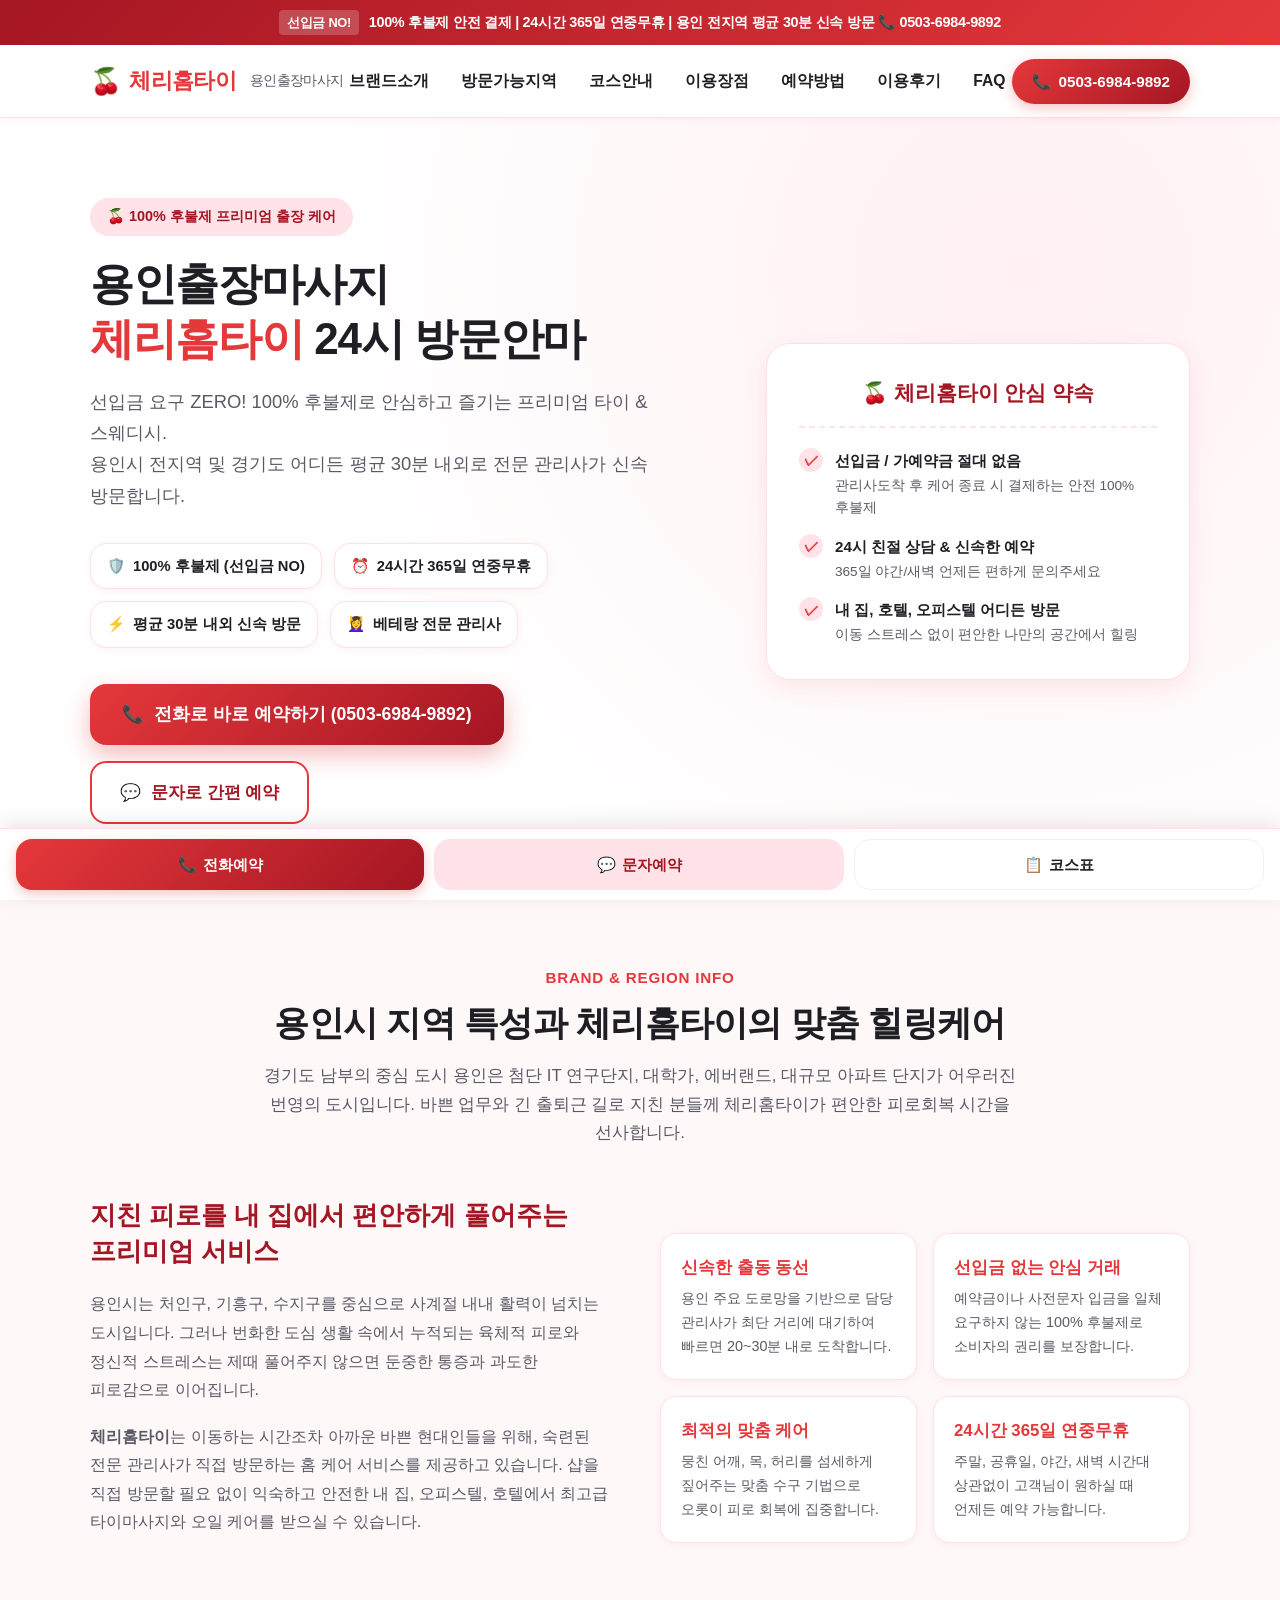
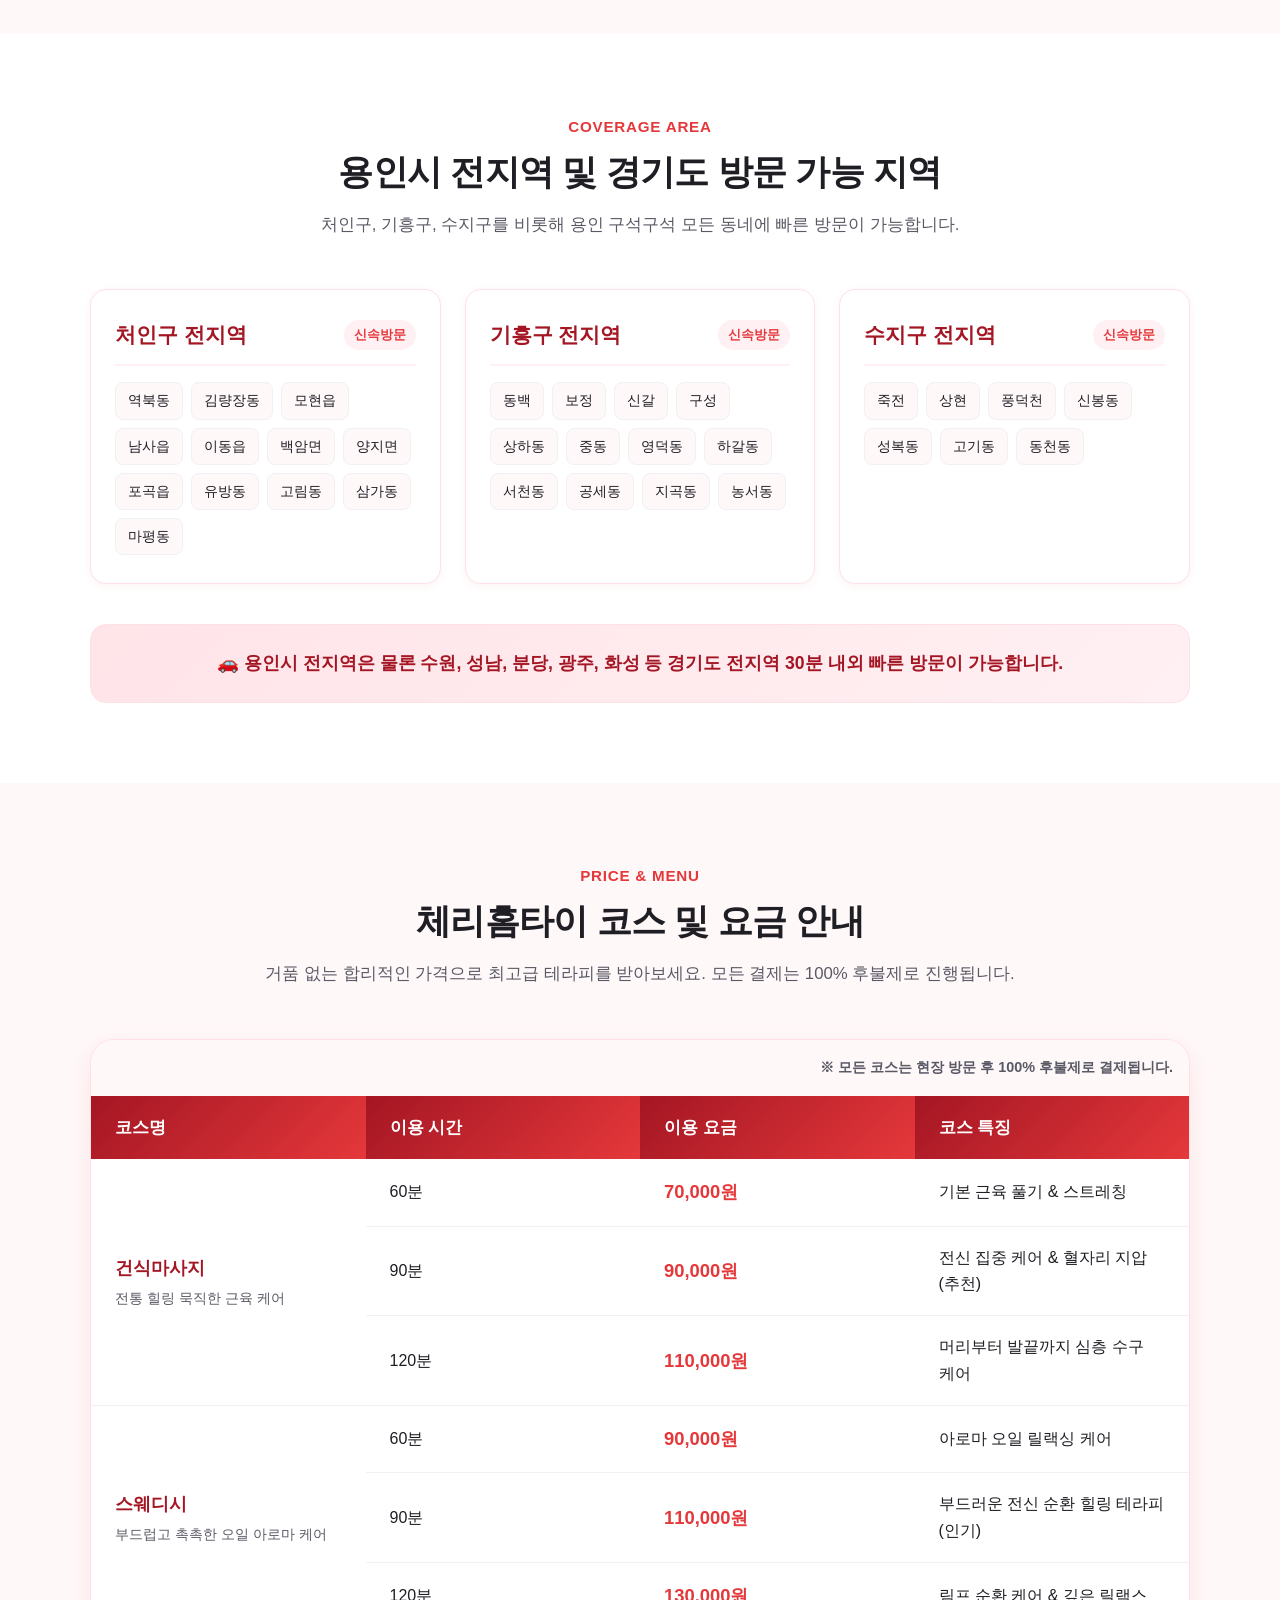
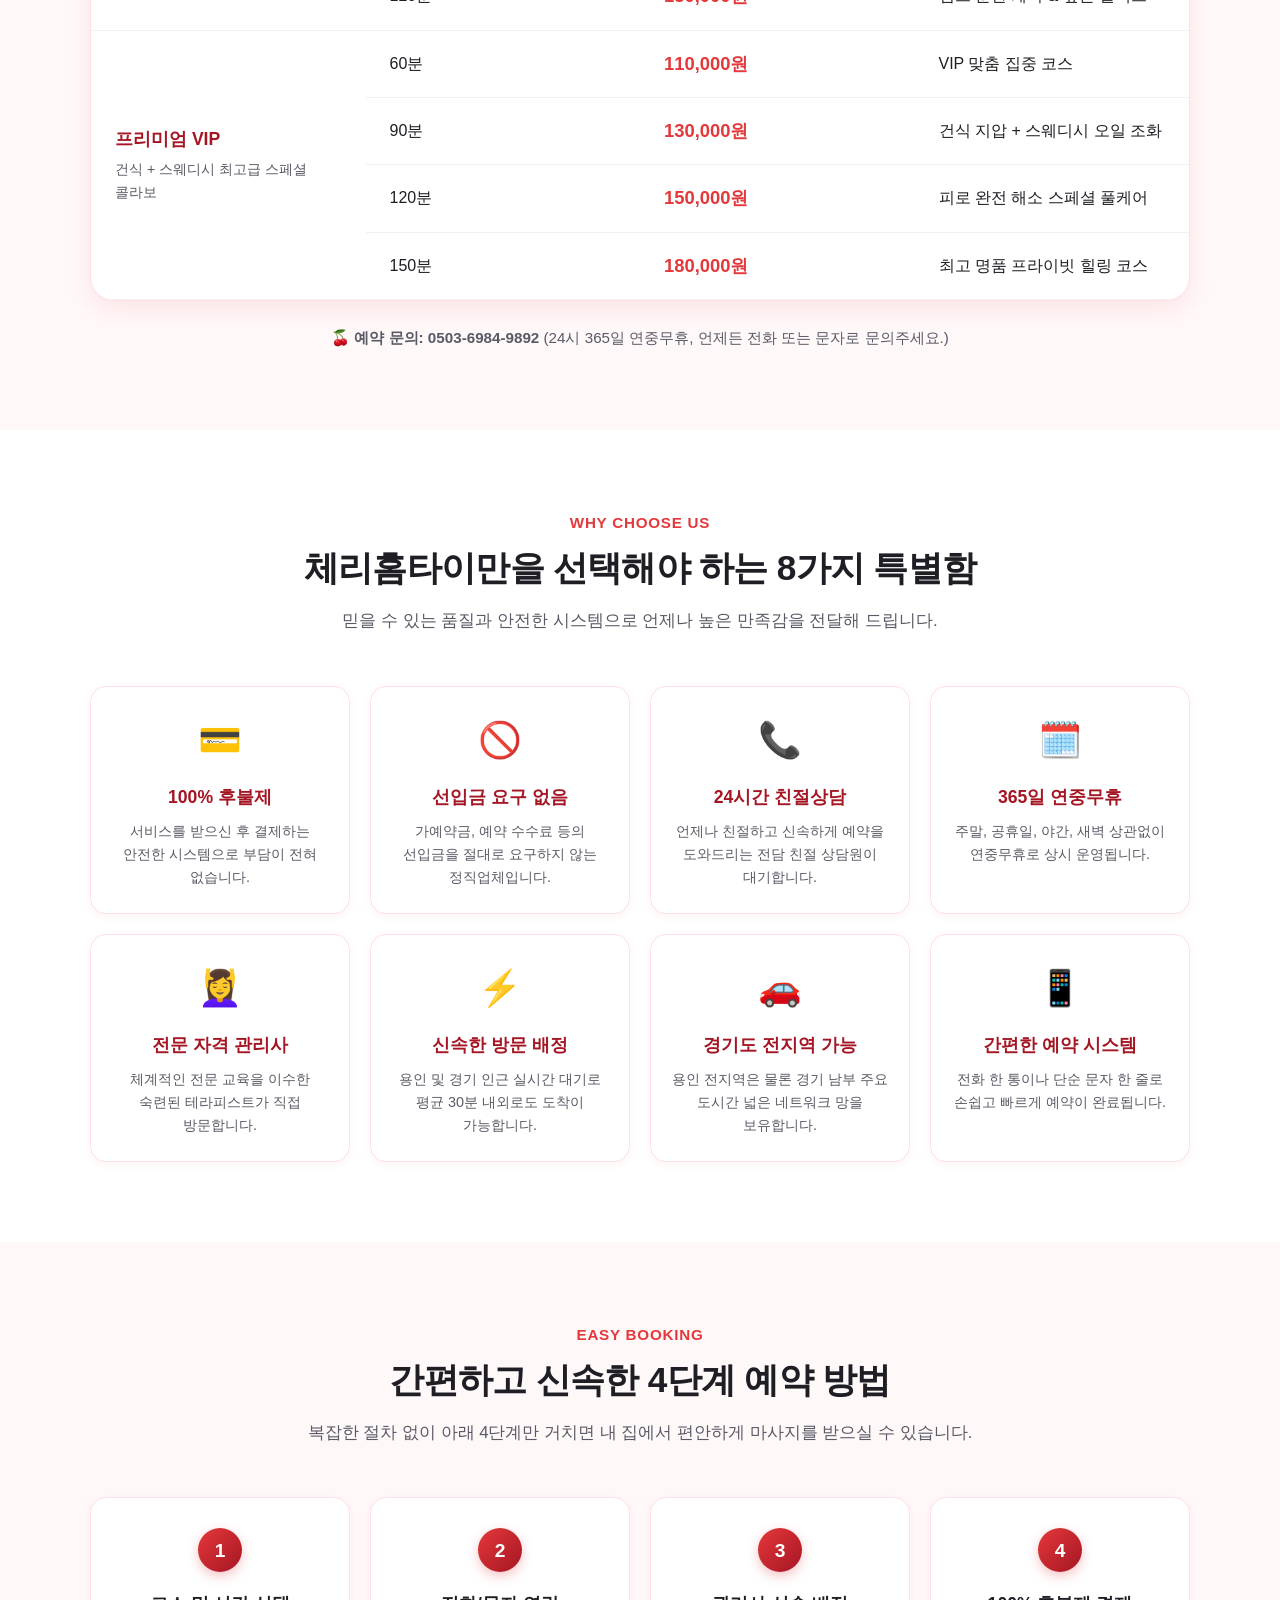
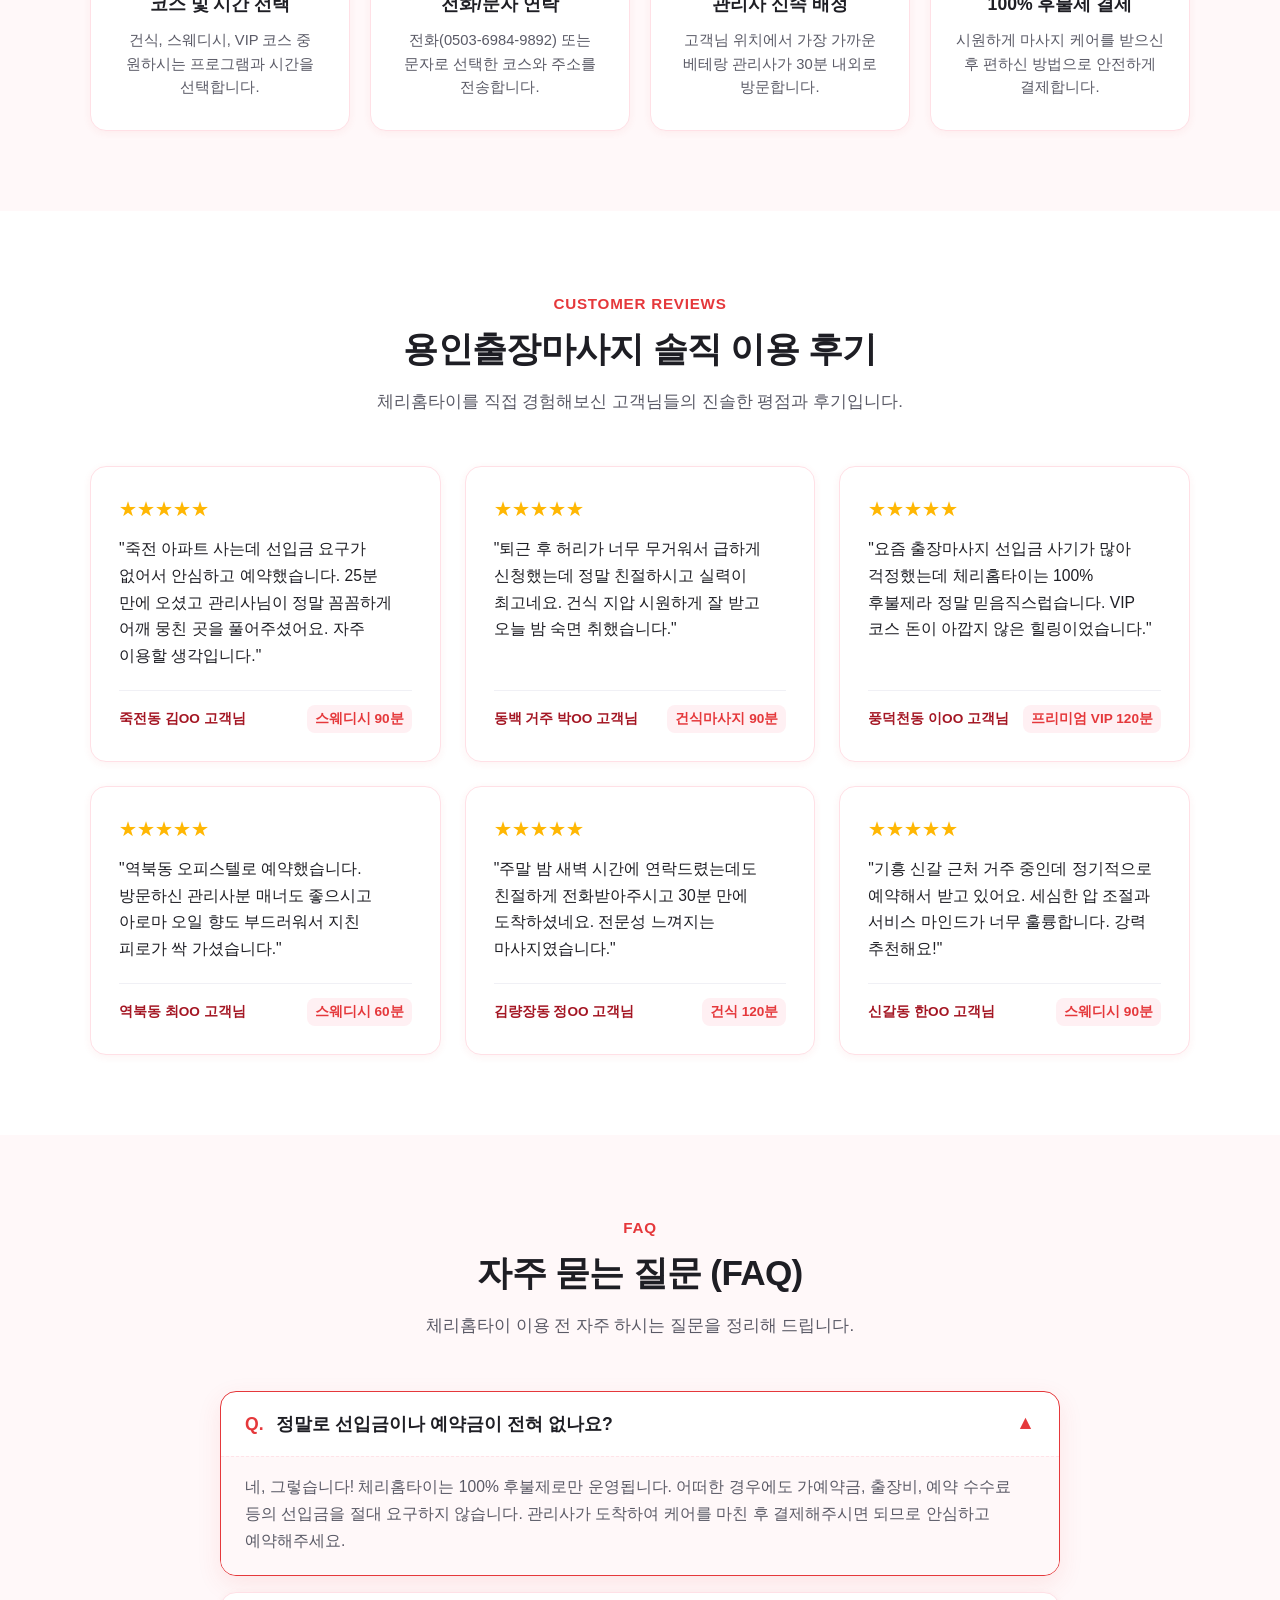
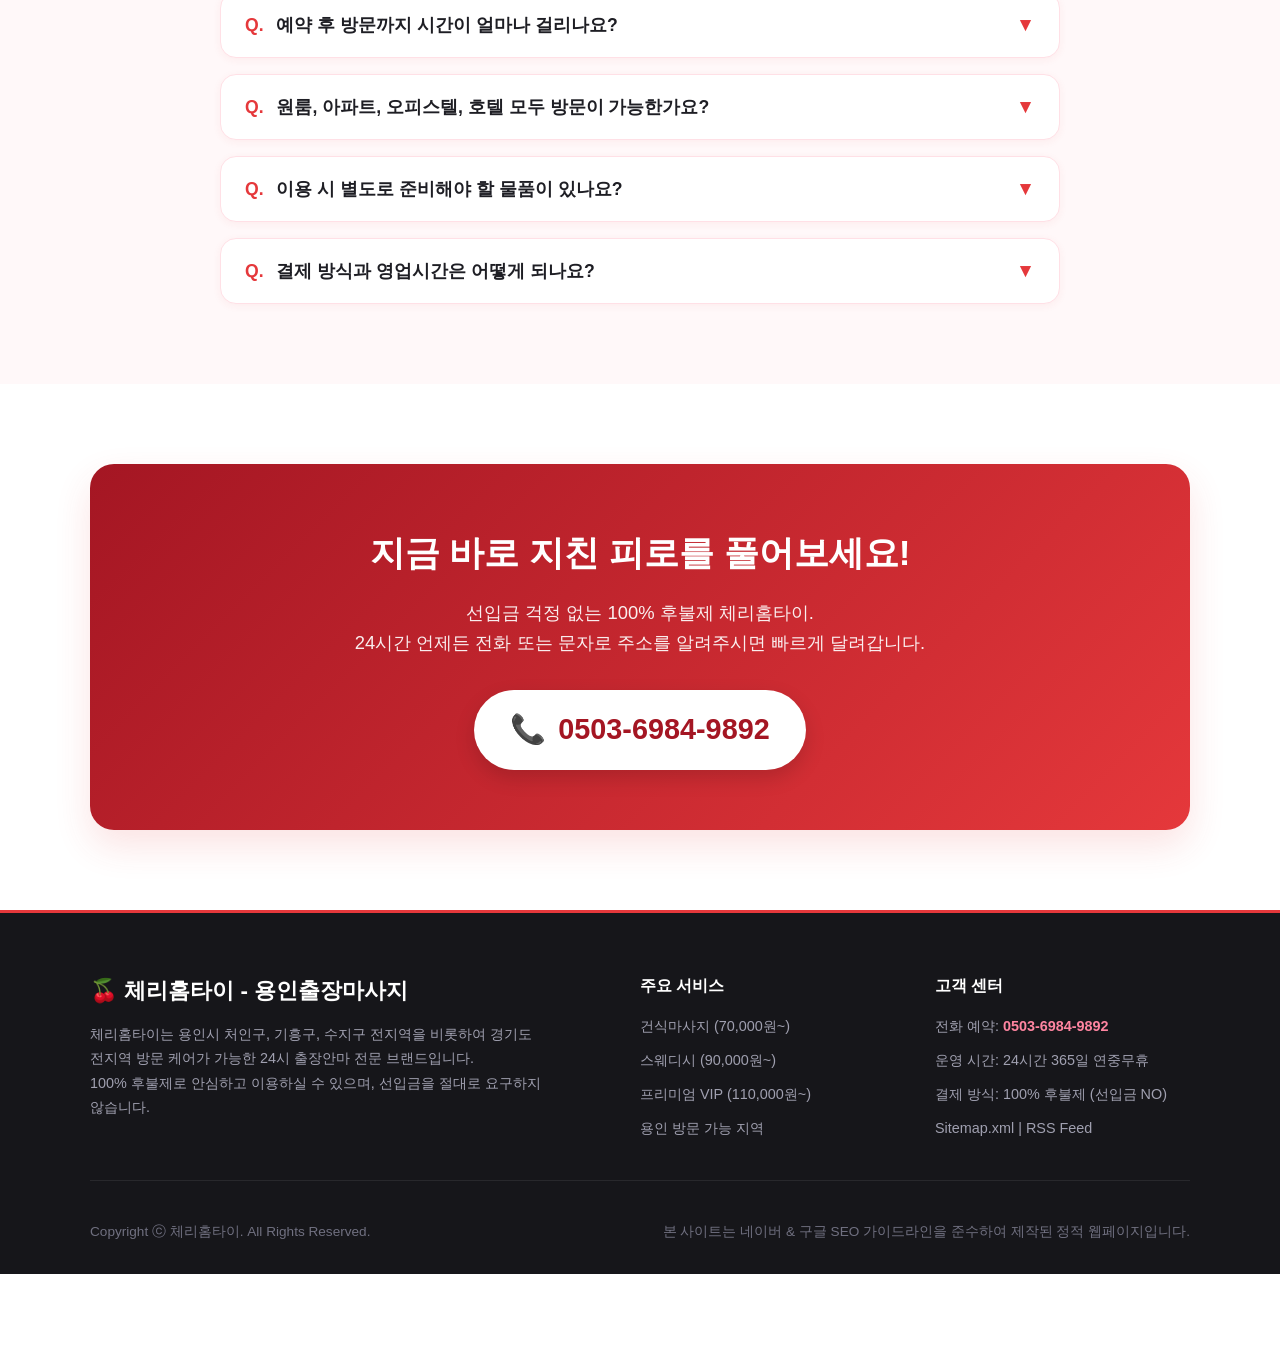
==== public/index.html @ ff1cf4cb "feat: initialize project structure - Set up React with Vite and Tailwind CSS - Add basic project con" ====
<!DOCTYPE html>
<html lang="ko">
<head>
  <meta charset="UTF-8">
  <meta name="viewport" content="width=device-width, initial-scale=1.0, maximum-scale=5.0">
  <meta http-equiv="X-UA-Compatible" content="IE=edge">
  
  <!-- SEO Essential Title & Description -->
  <title>용인출장마사지 100%후불제 24시 체리홈타이 | 용인출장안마 전문</title>
  <meta name="description" content="용인출장마사지 전문 체리홈타이. 선입금 없는 100% 후불제, 24시간 365일 연중무휴, 평균 30분 내외 신속 방문! 처인구, 기흥구, 수지구, 동백, 죽전, 보정, 신갈, 역북 등 용인 전지역 전문 관리사 방문 케어.">
  <meta name="keywords" content="용인출장마사지, 용인출장안마, 체리홈타이, 용인홈타이, 처인구출장마사지, 기흥구출장마사지, 수지구출장마사지, 동백출장마사지, 죽전출장마사지, 보정출장마사지, 신갈출장마사지, 상현출장마사지, 풍덕천출장마사지, 구성출장마사지, 역북출장마사지, 김량장출장마사지, 모현출장마사지, 남사출장마사지, 이동출장마사지, 백암출장마사지, 양지출장마사지, 100%후불제, 선입금없음">
  
  <!-- Canonical URL -->
  <link rel="canonical" href="https://example.pages.dev/">
  
  <!-- Robots Indexing -->
  <meta name="robots" content="index, follow, max-image-preview:large, max-snippet:-1, max-video-preview:-1">
  <meta name="author" content="체리홈타이">
  
  <!-- Favicon -->
  <link rel="icon" type="image/png" href="favicon.png">
  <link rel="apple-touch-icon" href="favicon.png">
  
  <!-- Open Graph (OG) Tags -->
  <meta property="og:type" content="website">
  <meta property="og:site_name" content="체리홈타이">
  <meta property="og:title" content="용인출장마사지 100%후불제 24시 체리홈타이">
  <meta property="og:description" content="선입금 없는 100% 후불제 용인출장마사지! 24시간 365일 연중무휴, 평균 30분 내외 신속 방문. 타이, 스웨디시, VIP 케어 전문.">
  <meta property="og:url" content="https://example.pages.dev/">
  <meta property="og:image" content="https://example.pages.dev/og-image.png">
  <meta property="og:image:width" content="1200">
  <meta property="og:image:height" content="630">
  <meta property="og:locale" content="ko_KR">
  
  <!-- Twitter Card Tags -->
  <meta name="twitter:card" content="summary_large_image">
  <meta name="twitter:title" content="용인출장마사지 100%후불제 24시 체리홈타이">
  <meta name="twitter:description" content="선입금 사기 걱정 없는 100% 후불제 용인출장안마 전문 체리홈타이. 24시간 언제든 신속 방문.">
  <meta name="twitter:image" content="https://example.pages.dev/og-image.png">
  
  <!-- Pure External CSS -->
  <link rel="stylesheet" href="style.css">
  
  <!-- JSON-LD Structured Data Schemas -->
  <script type="application/ld+json">
  {
    "@context": "https://schema.org",
    "@graph": [
      {
        "@type": ["ProfessionalService", "LocalBusiness"],
        "@id": "https://example.pages.dev/#localbusiness",
        "name": "체리홈타이 - 용인출장마사지",
        "image": "https://example.pages.dev/og-image.png",
        "url": "https://example.pages.dev/",
        "telephone": "0503-6984-9892",
        "priceRange": "70,000원 ~ 180,000원",
        "address": {
          "@type": "PostalAddress",
          "addressLocality": "용인시",
          "addressRegion": "경기도",
          "addressCountry": "KR"
        },
        "geo": {
          "@type": "GeoCoordinates",
          "latitude": "37.241088",
          "longitude": "127.177553"
        },
        "openingHoursSpecification": {
          "@type": "OpeningHoursSpecification",
          "dayOfWeek": ["Monday", "Tuesday", "Wednesday", "Thursday", "Friday", "Saturday", "Sunday"],
          "opens": "00:00",
          "closes": "24:00"
        },
        "areaServed": [
          {"@type": "AdministrativeArea", "name": "용인시 처인구"},
          {"@type": "AdministrativeArea", "name": "용인시 기흥구"},
          {"@type": "AdministrativeArea", "name": "용인시 수지구"},
          {"@type": "AdministrativeArea", "name": "경기도 전지역"}
        ],
        "description": "용인출장마사지 전문 체리홈타이. 100% 후불제, 선입금 없음, 24시간 365일 연중무휴, 평균 30분 내외 방문."
      },
      {
        "@type": "WebSite",
        "@id": "https://example.pages.dev/#website",
        "url": "https://example.pages.dev/",
        "name": "체리홈타이 용인출장마사지",
        "inLanguage": "ko-KR"
      },
      {
        "@type": "Organization",
        "@id": "https://example.pages.dev/#organization",
        "name": "체리홈타이",
        "url": "https://example.pages.dev/",
        "logo": "https://example.pages.dev/favicon.png",
        "contactPoint": {
          "@type": "ContactPoint",
          "telephone": "0503-6984-9892",
          "contactType": "customer service",
          "availableLanguage": "Korean"
        }
      },
      {
        "@type": "BreadcrumbList",
        "@id": "https://example.pages.dev/#breadcrumb",
        "itemListElement": [
          {
            "@type": "ListItem",
            "position": 1,
            "name": "홈",
            "item": "https://example.pages.dev/"
          },
          {
            "@type": "ListItem",
            "position": 2,
            "name": "경기도 출장마사지",
            "item": "https://example.pages.dev/#about"
          },
          {
            "@type": "ListItem",
            "position": 3,
            "name": "용인출장마사지 (체리홈타이)",
            "item": "https://example.pages.dev/"
          }
        ]
      },
      {
        "@type": "FAQPage",
        "@id": "https://example.pages.dev/#faqpage",
        "mainEntity": [
          {
            "@type": "Question",
            "name": "정말로 선입금이나 예약금이 전혀 없나요?",
            "acceptedAnswer": {
              "@type": "Answer",
              "text": "네, 체리홈타이는 100% 후불제로만 운영됩니다. 가예약금, 출장비, 예약 수수료 등의 선입금을 절대로 요구하지 않으므로 안심하고 이용하실 수 있습니다."
            }
          },
          {
            "@type": "Question",
            "name": "예약 후 방문까지 시간이 얼마나 걸리나요?",
            "acceptedAnswer": {
              "@type": "Answer",
              "text": "용인시 전지역(처인구, 기흥구, 수지구 등) 평균 30분 내외로 신속하게 방문합니다. 최적화된 동선으로 관리사를 빠르게 배정합니다."
            }
          },
          {
            "@type": "Question",
            "name": "원룸, 아파트, 오피스텔, 호텔 모두 방문 가능한가요?",
            "acceptedAnswer": {
              "@type": "Answer",
              "text": "네, 아파트, 오피스텔, 빌라, 원룸 등 개인 거주 공간과 호텔, 모텔 등 숙박업소 모두 방문 케어가 가능합니다."
            }
          },
          {
            "@type": "Question",
            "name": "이용 시 별도로 준비해야 할 물품이 있나요?",
            "acceptedAnswer": {
              "@type": "Answer",
              "text": "따로 준비하실 필요가 없습니다. 전문 관리사가 최고급 타월, 오일 등 필요한 모든 용품을 준비하여 방문합니다."
            }
          },
          {
            "@type": "Question",
            "name": "결제 방식과 영업시간은 어떻게 되나요?",
            "acceptedAnswer": {
              "@type": "Answer",
              "text": "체리홈타이는 24시간 365일 연중무휴로 운영됩니다. 서비스 종료 후 현금 또는 계좌이체 등 100% 후불제로 결제하시면 됩니다."
            }
          }
        ]
      }
    ]
  }
  </script>
</head>
<body>

  <!-- Top Announcement Bar -->
  <div class="announcement-bar">
    <span>선입금 NO!</span> 100% 후불제 안전 결제 | 24시간 365일 연중무휴 | 용인 전지역 평균 30분 신속 방문 📞 <strong>0503-6984-9892</strong>
  </div>

  <!-- Header -->
  <header class="main-header">
    <div class="container header-inner">
      <a href="https://example.pages.dev/" class="logo" title="체리홈타이 메인으로 이동">
        <span class="cherry-icon">🍒</span>
        <span>체리홈타이</span>
        <span class="sub">용인출장마사지</span>
      </a>

      <nav class="nav-menu" id="navMenu">
        <a href="#about" class="nav-link">브랜드소개</a>
        <a href="#region" class="nav-link">방문가능지역</a>
        <a href="#course" class="nav-link">코스안내</a>
        <a href="#advantages" class="nav-link">이용장점</a>
        <a href="#reservation" class="nav-link">예약방법</a>
        <a href="#reviews" class="nav-link">이용후기</a>
        <a href="#faq" class="nav-link">FAQ</a>
      </nav>

      <a href="tel:0503-6984-9892" class="header-call-btn" title="체리홈타이 24시 전화 연결">
        <span>📞</span> 0503-6984-9892
      </a>

      <button class="mobile-menu-btn" id="mobileMenuBtn" aria-label="모바일 메뉴 열기" aria-expanded="false">
        ☰
      </button>
    </div>
  </header>

  <main id="main-content">
    <!-- Hero Section -->
    <section class="hero-section" id="hero">
      <div class="container hero-grid">
        <div class="hero-content">
          <div class="hero-tag">
            <span>🍒 100% 후불제 프리미엄 출장 케어</span>
          </div>
          <!-- Primary H1 tag for SEO -->
          <h1 class="hero-title">
            용인출장마사지<br>
            <span class="highlight">체리홈타이</span> 24시 방문안마
          </h1>
          <p class="hero-subtitle">
            선입금 요구 ZERO! 100% 후불제로 안심하고 즐기는 프리미엄 타이 &amp; 스웨디시.<br>
            용인시 전지역 및 경기도 어디든 평균 30분 내외로 전문 관리사가 신속 방문합니다.
          </p>

          <div class="hero-badges">
            <div class="hero-badge-item">
              <span class="badge-icon">🛡️</span> 100% 후불제 (선입금 NO)
            </div>
            <div class="hero-badge-item">
              <span class="badge-icon">⏰</span> 24시간 365일 연중무휴
            </div>
            <div class="hero-badge-item">
              <span class="badge-icon">⚡</span> 평균 30분 내외 신속 방문
            </div>
            <div class="hero-badge-item">
              <span class="badge-icon">💆‍♀️</span> 베테랑 전문 관리사
            </div>
          </div>

          <div class="hero-cta-group">
            <a href="tel:0503-6984-9892" class="btn-primary" title="전화로 바로 예약하기">
              <span>📞</span> 전화로 바로 예약하기 (0503-6984-9892)
            </a>
            <a href="sms:0503-6984-9892?body=용인출장마사지%20예약문의%20드립니다." class="btn-secondary" title="문자로 간편 예약하기">
              <span>💬</span> 문자로 간편 예약
            </a>
          </div>
        </div>

        <div class="hero-card">
          <div class="hero-card-header">
            <h3>🍒 체리홈타이 안심 약속</h3>
          </div>
          <div class="hero-card-list">
            <div class="hero-card-item">
              <span class="check">✓</span>
              <div>
                <strong>선입금 / 가예약금 절대 없음</strong>
                <p style="font-size: 0.85rem; color: var(--text-muted); margin-top:2px;">관리사도착 후 케어 종료 시 결제하는 안전 100% 후불제</p>
              </div>
            </div>
            <div class="hero-card-item">
              <span class="check">✓</span>
              <div>
                <strong>24시 친절 상담 &amp; 신속한 예약</strong>
                <p style="font-size: 0.85rem; color: var(--text-muted); margin-top:2px;">365일 야간/새벽 언제든 편하게 문의주세요</p>
              </div>
            </div>
            <div class="hero-card-item">
              <span class="check">✓</span>
              <div>
                <strong>내 집, 호텔, 오피스텔 어디든 방문</strong>
                <p style="font-size: 0.85rem; color: var(--text-muted); margin-top:2px;">이동 스트레스 없이 편안한 나만의 공간에서 힐링</p>
              </div>
            </div>
          </div>
        </div>
      </div>
    </section>

    <!-- About Yongin Section -->
    <section class="section section-bg-light" id="about">
      <div class="container">
        <div class="section-header">
          <span class="section-subtitle">Brand &amp; Region Info</span>
          <h2 class="section-title">용인시 지역 특성과 체리홈타이의 맞춤 힐링케어</h2>
          <p class="section-desc">
            경기도 남부의 중심 도시 용인은 첨단 IT 연구단지, 대학가, 에버랜드, 대규모 아파트 단지가 어우러진 번영의 도시입니다.
            바쁜 업무와 긴 출퇴근 길로 지친 분들께 체리홈타이가 편안한 피로회복 시간을 선사합니다.
          </p>
        </div>

        <div class="about-grid">
          <div class="about-text">
            <h3>지친 피로를 내 집에서 편안하게 풀어주는 프리미엄 서비스</h3>
            <p>
              용인시는 처인구, 기흥구, 수지구를 중심으로 사계절 내내 활력이 넘치는 도시입니다. 그러나 번화한 도심 생활 속에서 누적되는 육체적 피로와 정신적 스트레스는 제때 풀어주지 않으면 둔중한 통증과 과도한 피로감으로 이어집니다.
            </p>
            <p>
              <strong>체리홈타이</strong>는 이동하는 시간조차 아까운 바쁜 현대인들을 위해, 숙련된 전문 관리사가 직접 방문하는 홈 케어 서비스를 제공하고 있습니다. 샵을 직접 방문할 필요 없이 익숙하고 안전한 내 집, 오피스텔, 호텔에서 최고급 타이마사지와 오일 케어를 받으실 수 있습니다.
            </p>
          </div>

          <div class="about-features">
            <div class="about-feature-card">
              <h4>신속한 출동 동선</h4>
              <p>용인 주요 도로망을 기반으로 담당 관리사가 최단 거리에 대기하여 빠르면 20~30분 내로 도착합니다.</p>
            </div>
            <div class="about-feature-card">
              <h4>선입금 없는 안심 거래</h4>
              <p>예약금이나 사전문자 입금을 일체 요구하지 않는 100% 후불제로 소비자의 권리를 보장합니다.</p>
            </div>
            <div class="about-feature-card">
              <h4>최적의 맞춤 케어</h4>
              <p>뭉친 어깨, 목, 허리를 섬세하게 짚어주는 맞춤 수구 기법으로 오롯이 피로 회복에 집중합니다.</p>
            </div>
            <div class="about-feature-card">
              <h4>24시간 365일 연중무휴</h4>
              <p>주말, 공휴일, 야간, 새벽 시간대 상관없이 고객님이 원하실 때 언제든 예약 가능합니다.</p>
            </div>
          </div>
        </div>
      </div>
    </section>

    <!-- Service Region Section -->
    <section class="section" id="region">
      <div class="container">
        <div class="section-header">
          <span class="section-subtitle">Coverage Area</span>
          <h2 class="section-title">용인시 전지역 및 경기도 방문 가능 지역</h2>
          <p class="section-desc">
            처인구, 기흥구, 수지구를 비롯해 용인 구석구석 모든 동네에 빠른 방문이 가능합니다.
          </p>
        </div>

        <div class="region-cards-grid">
          <!-- Cheoin-gu -->
          <div class="region-card">
            <div class="region-card-header">
              <h3>처인구 전지역</h3>
              <span class="region-tag">신속방문</span>
            </div>
            <div class="region-list">
              <span class="region-chip">역북동</span>
              <span class="region-chip">김량장동</span>
              <span class="region-chip">모현읍</span>
              <span class="region-chip">남사읍</span>
              <span class="region-chip">이동읍</span>
              <span class="region-chip">백암면</span>
              <span class="region-chip">양지면</span>
              <span class="region-chip">포곡읍</span>
              <span class="region-chip">유방동</span>
              <span class="region-chip">고림동</span>
              <span class="region-chip">삼가동</span>
              <span class="region-chip">마평동</span>
            </div>
          </div>

          <!-- Giheung-gu -->
          <div class="region-card">
            <div class="region-card-header">
              <h3>기흥구 전지역</h3>
              <span class="region-tag">신속방문</span>
            </div>
            <div class="region-list">
              <span class="region-chip">동백</span>
              <span class="region-chip">보정</span>
              <span class="region-chip">신갈</span>
              <span class="region-chip">구성</span>
              <span class="region-chip">상하동</span>
              <span class="region-chip">중동</span>
              <span class="region-chip">영덕동</span>
              <span class="region-chip">하갈동</span>
              <span class="region-chip">서천동</span>
              <span class="region-chip">공세동</span>
              <span class="region-chip">지곡동</span>
              <span class="region-chip">농서동</span>
            </div>
          </div>

          <!-- Suji-gu -->
          <div class="region-card">
            <div class="region-card-header">
              <h3>수지구 전지역</h3>
              <span class="region-tag">신속방문</span>
            </div>
            <div class="region-list">
              <span class="region-chip">죽전</span>
              <span class="region-chip">상현</span>
              <span class="region-chip">풍덕천</span>
              <span class="region-chip">신봉동</span>
              <span class="region-chip">성복동</span>
              <span class="region-chip">고기동</span>
              <span class="region-chip">동천동</span>
            </div>
          </div>
        </div>

        <div class="region-banner">
          🚗 용인시 전지역은 물론 수원, 성남, 분당, 광주, 화성 등 <strong>경기도 전지역 30분 내외 빠른 방문</strong>이 가능합니다.
        </div>
      </div>
    </section>

    <!-- Course & Price Table Section -->
    <section class="section section-bg-light" id="course">
      <div class="container">
        <div class="section-header">
          <span class="section-subtitle">Price &amp; Menu</span>
          <h2 class="section-title">체리홈타이 코스 및 요금 안내</h2>
          <p class="section-desc">
            거품 없는 합리적인 가격으로 최고급 테라피를 받아보세요. 모든 결제는 100% 후불제로 진행됩니다.
          </p>
        </div>

        <div class="course-table-container">
          <table class="course-table">
            <caption>※ 모든 코스는 현장 방문 후 100% 후불제로 결제됩니다.</caption>
            <thead>
              <tr>
                <th scope="col" style="width: 25%;">코스명</th>
                <th scope="col" style="width: 25%;">이용 시간</th>
                <th scope="col" style="width: 25%;">이용 요금</th>
                <th scope="col" style="width: 25%;">코스 특징</th>
              </tr>
            </thead>
            <tbody>
              <!-- 건식마사지 -->
              <tr>
                <td rowspan="3">
                  <span class="course-name-badge">건식마사지</span>
                  <span class="course-desc-text">전통 힐링 묵직한 근육 케어</span>
                </td>
                <td>60분</td>
                <td><span class="price-text">70,000원</span></td>
                <td>기본 근육 풀기 &amp; 스트레칭</td>
              </tr>
              <tr>
                <td>90분</td>
                <td><span class="price-text">90,000원</span></td>
                <td>전신 집중 케어 &amp; 혈자리 지압 (추천)</td>
              </tr>
              <tr>
                <td>120분</td>
                <td><span class="price-text">110,000원</span></td>
                <td>머리부터 발끝까지 심층 수구 케어</td>
              </tr>

              <!-- 스웨디시 -->
              <tr>
                <td rowspan="3">
                  <span class="course-name-badge">스웨디시</span>
                  <span class="course-desc-text">부드럽고 촉촉한 오일 아로마 케어</span>
                </td>
                <td>60분</td>
                <td><span class="price-text">90,000원</span></td>
                <td>아로마 오일 릴랙싱 케어</td>
              </tr>
              <tr>
                <td>90분</td>
                <td><span class="price-text">110,000원</span></td>
                <td>부드러운 전신 순환 힐링 테라피 (인기)</td>
              </tr>
              <tr>
                <td>120분</td>
                <td><span class="price-text">130,000원</span></td>
                <td>림프 순환 케어 &amp; 깊은 릴랙스</td>
              </tr>

              <!-- 프리미엄 VIP -->
              <tr>
                <td rowspan="4">
                  <span class="course-name-badge">프리미엄 VIP</span>
                  <span class="course-desc-text">건식 + 스웨디시 최고급 스페셜 콜라보</span>
                </td>
                <td>60분</td>
                <td><span class="price-text">110,000원</span></td>
                <td>VIP 맞춤 집중 코스</td>
              </tr>
              <tr>
                <td>90분</td>
                <td><span class="price-text">130,000원</span></td>
                <td>건식 지압 + 스웨디시 오일 조화</td>
              </tr>
              <tr>
                <td>120분</td>
                <td><span class="price-text">150,000원</span></td>
                <td>피로 완전 해소 스페셜 풀케어</td>
              </tr>
              <tr>
                <td>150분</td>
                <td><span class="price-text">180,000원</span></td>
                <td>최고 명품 프라이빗 힐링 코스</td>
              </tr>
            </tbody>
          </table>
        </div>

        <p class="course-note">
          🍒 <strong>예약 문의: 0503-6984-9892</strong> (24시 365일 연중무휴, 언제든 전화 또는 문자로 문의주세요.)
        </p>
      </div>
    </section>

    <!-- Advantages Section -->
    <section class="section" id="advantages">
      <div class="container">
        <div class="section-header">
          <span class="section-subtitle">Why Choose Us</span>
          <h2 class="section-title">체리홈타이만을 선택해야 하는 8가지 특별함</h2>
          <p class="section-desc">
            믿을 수 있는 품질과 안전한 시스템으로 언제나 높은 만족감을 전달해 드립니다.
          </p>
        </div>

        <div class="advantages-grid">
          <div class="adv-card">
            <span class="adv-icon">💳</span>
            <h3>100% 후불제</h3>
            <p>서비스를 받으신 후 결제하는 안전한 시스템으로 부담이 전혀 없습니다.</p>
          </div>
          <div class="adv-card">
            <span class="adv-icon">🚫</span>
            <h3>선입금 요구 없음</h3>
            <p>가예약금, 예약 수수료 등의 선입금을 절대로 요구하지 않는 정직업체입니다.</p>
          </div>
          <div class="adv-card">
            <span class="adv-icon">📞</span>
            <h3>24시간 친절상담</h3>
            <p>언제나 친절하고 신속하게 예약을 도와드리는 전담 친절 상담원이 대기합니다.</p>
          </div>
          <div class="adv-card">
            <span class="adv-icon">🗓️</span>
            <h3>365일 연중무휴</h3>
            <p>주말, 공휴일, 야간, 새벽 상관없이 연중무휴로 상시 운영됩니다.</p>
          </div>
          <div class="adv-card">
            <span class="adv-icon">💆‍♀️</span>
            <h3>전문 자격 관리사</h3>
            <p>체계적인 전문 교육을 이수한 숙련된 테라피스트가 직접 방문합니다.</p>
          </div>
          <div class="adv-card">
            <span class="adv-icon">⚡</span>
            <h3>신속한 방문 배정</h3>
            <p>용인 및 경기 인근 실시간 대기로 평균 30분 내외로도 도착이 가능합니다.</p>
          </div>
          <div class="adv-card">
            <span class="adv-icon">🚗</span>
            <h3>경기도 전지역 가능</h3>
            <p>용인 전지역은 물론 경기 남부 주요 도시간 넓은 네트워크 망을 보유합니다.</p>
          </div>
          <div class="adv-card">
            <span class="adv-icon">📱</span>
            <h3>간편한 예약 시스템</h3>
            <p>전화 한 통이나 단순 문자 한 줄로 손쉽고 빠르게 예약이 완료됩니다.</p>
          </div>
        </div>
      </div>
    </section>

    <!-- Reservation Steps Section -->
    <section class="section section-bg-light" id="reservation">
      <div class="container">
        <div class="section-header">
          <span class="section-subtitle">Easy Booking</span>
          <h2 class="section-title">간편하고 신속한 4단계 예약 방법</h2>
          <p class="section-desc">
            복잡한 절차 없이 아래 4단계만 거치면 내 집에서 편안하게 마사지를 받으실 수 있습니다.
          </p>
        </div>

        <div class="reservation-steps-grid">
          <div class="step-card">
            <div class="step-number">1</div>
            <h3>코스 및 시간 선택</h3>
            <p>건식, 스웨디시, VIP 코스 중 원하시는 프로그램과 시간을 선택합니다.</p>
          </div>
          <div class="step-card">
            <div class="step-number">2</div>
            <h3>전화/문자 연락</h3>
            <p>전화(0503-6984-9892) 또는 문자로 선택한 코스와 주소를 전송합니다.</p>
          </div>
          <div class="step-card">
            <div class="step-number">3</div>
            <h3>관리사 신속 배정</h3>
            <p>고객님 위치에서 가장 가까운 베테랑 관리사가 30분 내외로 방문합니다.</p>
          </div>
          <div class="step-card">
            <div class="step-number">4</div>
            <h3>100% 후불제 결제</h3>
            <p>시원하게 마사지 케어를 받으신 후 편하신 방법으로 안전하게 결제합니다.</p>
          </div>
        </div>
      </div>
    </section>

    <!-- Reviews Section -->
    <section class="section" id="reviews">
      <div class="container">
        <div class="section-header">
          <span class="section-subtitle">Customer Reviews</span>
          <h2 class="section-title">용인출장마사지 솔직 이용 후기</h2>
          <p class="section-desc">
            체리홈타이를 직접 경험해보신 고객님들의 진솔한 평점과 후기입니다.
          </p>
        </div>

        <div class="reviews-grid">
          <div class="review-card">
            <div>
              <div class="review-stars">★★★★★</div>
              <p class="review-text">
                "죽전 아파트 사는데 선입금 요구가 없어서 안심하고 예약했습니다. 25분 만에 오셨고 관리사님이 정말 꼼꼼하게 어깨 뭉친 곳을 풀어주셨어요. 자주 이용할 생각입니다."
              </p>
            </div>
            <div class="review-meta">
              <span class="review-author">죽전동 김OO 고객님</span>
              <span class="review-course">스웨디시 90분</span>
            </div>
          </div>

          <div class="review-card">
            <div>
              <div class="review-stars">★★★★★</div>
              <p class="review-text">
                "퇴근 후 허리가 너무 무거워서 급하게 신청했는데 정말 친절하시고 실력이 최고네요. 건식 지압 시원하게 잘 받고 오늘 밤 숙면 취했습니다."
              </p>
            </div>
            <div class="review-meta">
              <span class="review-author">동백 거주 박OO 고객님</span>
              <span class="review-course">건식마사지 90분</span>
            </div>
          </div>

          <div class="review-card">
            <div>
              <div class="review-stars">★★★★★</div>
              <p class="review-text">
                "요즘 출장마사지 선입금 사기가 많아 걱정했는데 체리홈타이는 100% 후불제라 정말 믿음직스럽습니다. VIP 코스 돈이 아깝지 않은 힐링이었습니다."
              </p>
            </div>
            <div class="review-meta">
              <span class="review-author">풍덕천동 이OO 고객님</span>
              <span class="review-course">프리미엄 VIP 120분</span>
            </div>
          </div>

          <div class="review-card">
            <div>
              <div class="review-stars">★★★★★</div>
              <p class="review-text">
                "역북동 오피스텔로 예약했습니다. 방문하신 관리사분 매너도 좋으시고 아로마 오일 향도 부드러워서 지친 피로가 싹 가셨습니다."
              </p>
            </div>
            <div class="review-meta">
              <span class="review-author">역북동 최OO 고객님</span>
              <span class="review-course">스웨디시 60분</span>
            </div>
          </div>

          <div class="review-card">
            <div>
              <div class="review-stars">★★★★★</div>
              <p class="review-text">
                "주말 밤 새벽 시간에 연락드렸는데도 친절하게 전화받아주시고 30분 만에 도착하셨네요. 전문성 느껴지는 마사지였습니다."
              </p>
            </div>
            <div class="review-meta">
              <span class="review-author">김량장동 정OO 고객님</span>
              <span class="review-course">건식 120분</span>
            </div>
          </div>

          <div class="review-card">
            <div>
              <div class="review-stars">★★★★★</div>
              <p class="review-text">
                "기흥 신갈 근처 거주 중인데 정기적으로 예약해서 받고 있어요. 세심한 압 조절과 서비스 마인드가 너무 훌륭합니다. 강력 추천해요!"
              </p>
            </div>
            <div class="review-meta">
              <span class="review-author">신갈동 한OO 고객님</span>
              <span class="review-course">스웨디시 90분</span>
            </div>
          </div>
        </div>
      </div>
    </section>

    <!-- FAQ Section -->
    <section class="section section-bg-light" id="faq">
      <div class="container">
        <div class="section-header">
          <span class="section-subtitle">FAQ</span>
          <h2 class="section-title">자주 묻는 질문 (FAQ)</h2>
          <p class="section-desc">
            체리홈타이 이용 전 자주 하시는 질문을 정리해 드립니다.
          </p>
        </div>

        <div class="faq-accordion">
          <!-- Q1 -->
          <div class="faq-item">
            <button class="faq-question" type="button">
              <span><span class="q-badge">Q.</span> 정말로 선입금이나 예약금이 전혀 없나요?</span>
              <span class="faq-icon">▼</span>
            </button>
            <div class="faq-answer">
              <div class="faq-answer-inner">
                네, 그렇습니다! 체리홈타이는 100% 후불제로만 운영됩니다. 어떠한 경우에도 가예약금, 출장비, 예약 수수료 등의 선입금을 절대 요구하지 않습니다. 관리사가 도착하여 케어를 마친 후 결제해주시면 되므로 안심하고 예약해주세요.
              </div>
            </div>
          </div>

          <!-- Q2 -->
          <div class="faq-item">
            <button class="faq-question" type="button">
              <span><span class="q-badge">Q.</span> 예약 후 방문까지 시간이 얼마나 걸리나요?</span>
              <span class="faq-icon">▼</span>
            </button>
            <div class="faq-answer">
              <div class="faq-answer-inner">
                용인시 전지역(처인구, 기흥구, 수지구 등) 평균 30분 내외로 빠르게 방문합니다. 도로 교통 상황에 따라 약간의 차이가 발생할 수 있으나, 고객님과 가장 가까운 거리에 있는 담당 관리사를 신속 배정합니다.
              </div>
            </div>
          </div>

          <!-- Q3 -->
          <div class="faq-item">
            <button class="faq-question" type="button">
              <span><span class="q-badge">Q.</span> 원룸, 아파트, 오피스텔, 호텔 모두 방문이 가능한가요?</span>
              <span class="faq-icon">▼</span>
            </button>
            <div class="faq-answer">
              <div class="faq-answer-inner">
                네, 가능합니다! 고객님이 계신 개인 거주 공간(아파트, 빌라, 원룸, 오피스텔) 및 숙박업소(호텔, 모텔 등) 어디든 방문 케어가 가능합니다. 단, 위치 확인이 어려운 야외나 비정상적인 공간은 방문이 제한될 수 있습니다.
              </div>
            </div>
          </div>

          <!-- Q4 -->
          <div class="faq-item">
            <button class="faq-question" type="button">
              <span><span class="q-badge">Q.</span> 이용 시 별도로 준비해야 할 물품이 있나요?</span>
              <span class="faq-icon">▼</span>
            </button>
            <div class="faq-answer">
              <div class="faq-answer-inner">
                전혀 없습니다. 체리홈타이 전문 관리사가 최고급 타월, 아로마 오일 등 마사지에 필요한 제반 용품을 모두 준비하여 방문합니다. 편안하게 마음을 열고 기다려주시면 됩니다.
              </div>
            </div>
          </div>

          <!-- Q5 -->
          <div class="faq-item">
            <button class="faq-question" type="button">
              <span><span class="q-badge">Q.</span> 결제 방식과 영업시간은 어떻게 되나요?</span>
              <span class="faq-icon">▼</span>
            </button>
            <div class="faq-answer">
              <div class="faq-answer-inner">
                체리홈타이는 24시간 365일 연중무휴로 운영됩니다. 결제는 관리사 도착 후 계좌이체 또는 현금 등 편하신 방법으로 안전하게 진행해주시면 됩니다.
              </div>
            </div>
          </div>
        </div>
      </div>
    </section>

    <!-- Contact CTA Section -->
    <section class="section">
      <div class="container">
        <div class="cta-banner">
          <h2>지금 바로 지친 피로를 풀어보세요!</h2>
          <p>
            선입금 걱정 없는 100% 후불제 체리홈타이.<br>
            24시간 언제든 전화 또는 문자로 주소를 알려주시면 빠르게 달려갑니다.
          </p>
          <a href="tel:0503-6984-9892" class="cta-banner-phone" title="체리홈타이 전화 예약하기">
            <span>📞</span> 0503-6984-9892
          </a>
        </div>
      </div>
    </section>
  </main>

  <!-- Footer -->
  <footer class="main-footer">
    <div class="container">
      <div class="footer-top">
        <div class="footer-brand">
          <h3>🍒 체리홈타이 - 용인출장마사지</h3>
          <p>
            체리홈타이는 용인시 처인구, 기흥구, 수지구 전지역을 비롯하여 경기도 전지역 방문 케어가 가능한 24시 출장안마 전문 브랜드입니다.<br>
            100% 후불제로 안심하고 이용하실 수 있으며, 선입금을 절대로 요구하지 않습니다.
          </p>
        </div>

        <div>
          <h4 class="footer-links-title">주요 서비스</h4>
          <ul class="footer-nav-list">
            <li><a href="#course">건식마사지 (70,000원~)</a></li>
            <li><a href="#course">스웨디시 (90,000원~)</a></li>
            <li><a href="#course">프리미엄 VIP (110,000원~)</a></li>
            <li><a href="#region">용인 방문 가능 지역</a></li>
          </ul>
        </div>

        <div>
          <h4 class="footer-links-title">고객 센터</h4>
          <ul class="footer-nav-list">
            <li>전화 예약: <strong style="color: var(--pink-accent);">0503-6984-9892</strong></li>
            <li>운영 시간: 24시간 365일 연중무휴</li>
            <li>결제 방식: 100% 후불제 (선입금 NO)</li>
            <li><a href="sitemap.xml" target="_blank">Sitemap.xml</a> | <a href="rss.xml" target="_blank">RSS Feed</a></li>
          </ul>
        </div>
      </div>

      <div class="footer-bottom">
        <p>Copyright ⓒ 체리홈타이. All Rights Reserved.</p>
        <p>본 사이트는 네이버 &amp; 구글 SEO 가이드라인을 준수하여 제작된 정적 웹페이지입니다.</p>
      </div>
    </div>
  </footer>

  <!-- Sticky Bottom Mobile Action Bar -->
  <div class="mobile-sticky-bar">
    <a href="tel:0503-6984-9892" class="mobile-sticky-btn btn-call" title="전화 연결">
      <span>📞</span> 전화예약
    </a>
    <a href="sms:0503-6984-9892?body=용인출장마사지%20예약문의%20드립니다." class="mobile-sticky-btn btn-sms" title="문자 예약">
      <span>💬</span> 문자예약
    </a>
    <a href="#course" class="mobile-sticky-btn btn-course" title="코스 요금표">
      <span>📋</span> 코스표
    </a>
  </div>

  <!-- Toast Notification Popup -->
  <div id="toastNotice" class="toast-notice" role="alert" aria-live="polite"></div>

  <!-- Pure External JavaScript -->
  <script src="script.js" defer></script>
</body>
</html>
---- public/style.css ----
/* ==========================================================================
   체리홈타이 - 용인출장마사지 Luxury Clean Styling Sheet (style.css)
   Color Palette: White, Soft Pink (#FFF0F3, #FFE3E8), Deep Red (#E5383B, #C53030), Crimson Accent
   ========================================================================== */

:root {
  --font-primary: 'Pretendard', -apple-system, BlinkMacSystemFont, 'Segoe UI', Roboto, Helvetica, Arial, sans-serif;
  --bg-main: #FFFFFF;
  --bg-subtle: #FFF8F9;
  --bg-card: #FFFFFF;
  --pink-light: #FFF0F3;
  --pink-medium: #FFE3E8;
  --pink-accent: #FF85A1;
  --red-main: #E5383B;
  --red-dark: #A41623;
  --red-hover: #C53030;
  --text-dark: #1E1E24;
  --text-muted: #5A5A66;
  --text-light: #8C8C9A;
  --border-light: #FFE0E6;
  --border-subtle: #F0F0F5;
  --shadow-sm: 0 2px 8px rgba(229, 56, 59, 0.06);
  --shadow-md: 0 8px 24px rgba(229, 56, 59, 0.1);
  --shadow-lg: 0 16px 36px rgba(229, 56, 59, 0.14);
  --radius-sm: 8px;
  --radius-md: 16px;
  --radius-lg: 24px;
  --radius-full: 9999px;
  --container-max: 1140px;
}

/* Reset & Base Setup */
*, *::before, *::after {
  box-sizing: border-box;
  margin: 0;
  padding: 0;
}

html {
  scroll-behavior: smooth;
  font-size: 16px;
  -webkit-text-size-adjust: 100%;
}

body {
  font-family: var(--font-primary);
  background-color: var(--bg-main);
  color: var(--text-dark);
  line-height: 1.65;
  word-break: keep-all;
  overflow-x: hidden;
  padding-bottom: 80px; /* Space for fixed bottom bar on mobile */
}

a {
  color: inherit;
  text-decoration: none;
}

ul, ol {
  list-style: none;
}

img {
  max-width: 100%;
  height: auto;
  display: block;
}

button, input, select {
  font-family: inherit;
  font-size: inherit;
}

/* Container Utility */
.container {
  width: 100%;
  max-width: var(--container-max);
  margin: 0 auto;
  padding: 0 20px;
}

/* Header & Announcement Bar */
.announcement-bar {
  background: linear-gradient(135deg, var(--red-dark), var(--red-main));
  color: #FFFFFF;
  text-align: center;
  padding: 10px 16px;
  font-size: 0.9rem;
  font-weight: 600;
  letter-spacing: -0.02em;
}

.announcement-bar span {
  display: inline-block;
  background: rgba(255, 255, 255, 0.2);
  padding: 2px 8px;
  border-radius: 4px;
  margin-right: 6px;
  font-size: 0.8rem;
}

.main-header {
  position: sticky;
  top: 0;
  z-index: 100;
  background: rgba(255, 255, 255, 0.95);
  backdrop-filter: blur(12px);
  -webkit-backdrop-filter: blur(12px);
  border-bottom: 1px solid var(--border-light);
  box-shadow: var(--shadow-sm);
}

.header-inner {
  display: flex;
  align-items: center;
  justify-content: space-between;
  height: 72px;
}

.logo {
  display: flex;
  align-items: center;
  gap: 8px;
  font-size: 1.4rem;
  font-weight: 800;
  color: var(--red-main);
  letter-spacing: -0.03em;
}

.logo .cherry-icon {
  font-size: 1.6rem;
}

.logo span.sub {
  font-size: 0.85rem;
  color: var(--text-muted);
  font-weight: 500;
  margin-left: 6px;
  display: inline-block;
}

.nav-menu {
  display: flex;
  align-items: center;
  gap: 24px;
}

.nav-link {
  font-size: 0.98rem;
  font-weight: 600;
  color: var(--text-dark);
  transition: color 0.2s ease;
  padding: 8px 4px;
}

.nav-link:hover {
  color: var(--red-main);
}

.header-call-btn {
  display: inline-flex;
  align-items: center;
  gap: 8px;
  background: linear-gradient(135deg, var(--red-main), var(--red-dark));
  color: #FFFFFF;
  padding: 10px 20px;
  border-radius: var(--radius-full);
  font-weight: 700;
  font-size: 0.95rem;
  box-shadow: 0 4px 14px rgba(229, 56, 59, 0.3);
  transition: all 0.25s ease;
}

.header-call-btn:hover {
  transform: translateY(-2px);
  box-shadow: 0 6px 18px rgba(229, 56, 59, 0.4);
}

.mobile-menu-btn {
  display: none;
  background: none;
  border: none;
  font-size: 1.6rem;
  color: var(--text-dark);
  cursor: pointer;
  padding: 6px;
}

/* Hero Section */
.hero-section {
  position: relative;
  background: radial-gradient(circle at 80% 20%, #FFF0F3 0%, #FFFFFF 60%);
  padding: 80px 0 60px;
  overflow: hidden;
  border-bottom: 1px solid var(--border-light);
}

.hero-grid {
  display: grid;
  grid-template-columns: 1.2fr 0.8fr;
  gap: 40px;
  align-items: center;
}

.hero-tag {
  display: inline-flex;
  align-items: center;
  gap: 8px;
  background: var(--pink-medium);
  color: var(--red-dark);
  padding: 6px 16px;
  border-radius: var(--radius-full);
  font-size: 0.9rem;
  font-weight: 700;
  margin-bottom: 20px;
  border: 1px solid var(--border-light);
}

.hero-title {
  font-size: 2.75rem;
  font-weight: 900;
  line-height: 1.25;
  letter-spacing: -0.03em;
  color: var(--text-dark);
  margin-bottom: 20px;
}

.hero-title .highlight {
  color: var(--red-main);
  position: relative;
  display: inline-block;
}

.hero-subtitle {
  font-size: 1.15rem;
  color: var(--text-muted);
  line-height: 1.7;
  margin-bottom: 32px;
}

.hero-badges {
  display: flex;
  flex-wrap: wrap;
  gap: 12px;
  margin-bottom: 36px;
}

.hero-badge-item {
  display: flex;
  align-items: center;
  gap: 8px;
  background: var(--bg-card);
  padding: 10px 16px;
  border-radius: var(--radius-md);
  border: 1px solid var(--border-light);
  box-shadow: var(--shadow-sm);
  font-size: 0.92rem;
  font-weight: 700;
  color: var(--text-dark);
}

.hero-cta-group {
  display: flex;
  flex-wrap: wrap;
  gap: 16px;
}

.btn-primary {
  display: inline-flex;
  align-items: center;
  justify-content: center;
  gap: 10px;
  background: linear-gradient(135deg, var(--red-main), var(--red-dark));
  color: #FFFFFF;
  padding: 16px 32px;
  border-radius: var(--radius-md);
  font-size: 1.1rem;
  font-weight: 800;
  box-shadow: 0 10px 24px rgba(229, 56, 59, 0.35);
  transition: all 0.25s ease;
  border: none;
  cursor: pointer;
}

.btn-primary:hover {
  transform: translateY(-3px);
  box-shadow: 0 14px 28px rgba(229, 56, 59, 0.45);
}

.btn-secondary {
  display: inline-flex;
  align-items: center;
  justify-content: center;
  gap: 10px;
  background: var(--bg-card);
  color: var(--red-dark);
  padding: 16px 28px;
  border-radius: var(--radius-md);
  font-size: 1.05rem;
  font-weight: 700;
  border: 2px solid var(--red-main);
  transition: all 0.25s ease;
  cursor: pointer;
}

.btn-secondary:hover {
  background: var(--pink-light);
  transform: translateY(-2px);
}

.hero-card {
  background: var(--bg-card);
  border: 1px solid var(--border-light);
  border-radius: var(--radius-lg);
  padding: 32px;
  box-shadow: var(--shadow-md);
  position: relative;
}

.hero-card-header {
  border-bottom: 2px dashed var(--pink-medium);
  padding-bottom: 16px;
  margin-bottom: 20px;
  text-align: center;
}

.hero-card-header h3 {
  font-size: 1.3rem;
  color: var(--red-dark);
  font-weight: 800;
}

.hero-card-list {
  display: flex;
  flex-direction: column;
  gap: 14px;
}

.hero-card-item {
  display: flex;
  align-items: flex-start;
  gap: 12px;
  font-size: 0.95rem;
  color: var(--text-dark);
}

.hero-card-item .check {
  background: var(--pink-medium);
  color: var(--red-main);
  width: 24px;
  height: 24px;
  border-radius: 50%;
  display: flex;
  align-items: center;
  justify-content: center;
  font-weight: bold;
  flex-shrink: 0;
}

/* General Section Structure */
.section {
  padding: 80px 0;
}

.section-bg-light {
  background-color: var(--bg-subtle);
}

.section-header {
  text-align: center;
  max-width: 760px;
  margin: 0 auto 50px;
}

.section-subtitle {
  display: inline-block;
  color: var(--red-main);
  font-weight: 800;
  font-size: 0.95rem;
  text-transform: uppercase;
  letter-spacing: 0.05em;
  margin-bottom: 10px;
}

.section-title {
  font-size: 2.2rem;
  font-weight: 800;
  color: var(--text-dark);
  letter-spacing: -0.02em;
  margin-bottom: 16px;
  line-height: 1.3;
}

.section-desc {
  font-size: 1.05rem;
  color: var(--text-muted);
  line-height: 1.7;
}

/* About Yongin Section */
.about-grid {
  display: grid;
  grid-template-columns: 1fr 1fr;
  gap: 40px;
  align-items: center;
}

.about-text h3 {
  font-size: 1.6rem;
  font-weight: 800;
  color: var(--red-dark);
  margin-bottom: 20px;
  line-height: 1.4;
}

.about-text p {
  color: var(--text-muted);
  font-size: 1.02rem;
  margin-bottom: 18px;
  line-height: 1.75;
}

.about-features {
  display: grid;
  grid-template-columns: 1fr 1fr;
  gap: 16px;
  margin-top: 24px;
}

.about-feature-card {
  background: var(--bg-card);
  padding: 20px;
  border-radius: var(--radius-md);
  border: 1px solid var(--border-light);
  box-shadow: var(--shadow-sm);
}

.about-feature-card h4 {
  font-size: 1.05rem;
  font-weight: 700;
  color: var(--red-main);
  margin-bottom: 6px;
}

.about-feature-card p {
  font-size: 0.9rem;
  color: var(--text-muted);
  margin-bottom: 0;
}

/* Service Region Section */
.region-cards-grid {
  display: grid;
  grid-template-columns: repeat(3, 1fr);
  gap: 24px;
  margin-bottom: 40px;
}

.region-card {
  background: var(--bg-card);
  border: 1px solid var(--border-light);
  border-radius: var(--radius-md);
  padding: 28px 24px;
  box-shadow: var(--shadow-sm);
  transition: transform 0.25s ease, box-shadow 0.25s ease;
}

.region-card:hover {
  transform: translateY(-4px);
  box-shadow: var(--shadow-md);
  border-color: var(--pink-accent);
}

.region-card-header {
  display: flex;
  align-items: center;
  justify-content: space-between;
  margin-bottom: 16px;
  padding-bottom: 12px;
  border-bottom: 2px solid var(--pink-light);
}

.region-card-header h3 {
  font-size: 1.3rem;
  font-weight: 800;
  color: var(--red-dark);
}

.region-tag {
  background: var(--pink-light);
  color: var(--red-main);
  font-size: 0.82rem;
  font-weight: 700;
  padding: 4px 10px;
  border-radius: var(--radius-full);
}

.region-list {
  display: flex;
  flex-wrap: wrap;
  gap: 8px;
}

.region-chip {
  background: var(--bg-subtle);
  color: var(--text-dark);
  font-size: 0.88rem;
  padding: 6px 12px;
  border-radius: var(--radius-sm);
  border: 1px solid var(--border-subtle);
}

.region-banner {
  background: linear-gradient(135deg, #FFE4E8, #FFF0F3);
  border: 1px solid var(--border-light);
  border-radius: var(--radius-md);
  padding: 24px 32px;
  text-align: center;
  font-size: 1.1rem;
  font-weight: 700;
  color: var(--red-dark);
}

/* Course Table Section */
.course-table-container {
  background: var(--bg-card);
  border: 1px solid var(--border-light);
  border-radius: var(--radius-lg);
  box-shadow: var(--shadow-md);
  overflow: hidden;
  margin-bottom: 24px;
}

.course-table {
  width: 100%;
  border-collapse: collapse;
  text-align: left;
}

.course-table caption {
  padding: 16px;
  font-weight: 700;
  color: var(--text-muted);
  font-size: 0.9rem;
  text-align: right;
  background: var(--bg-subtle);
}

.course-table th {
  background: linear-gradient(135deg, var(--red-dark), var(--red-main));
  color: #FFFFFF;
  font-size: 1.05rem;
  font-weight: 700;
  padding: 18px 24px;
}

.course-table td {
  padding: 18px 24px;
  border-bottom: 1px solid var(--border-subtle);
  font-size: 1rem;
  color: var(--text-dark);
}

.course-table tr:hover td {
  background-color: var(--pink-light);
}

.course-name-badge {
  display: inline-block;
  font-weight: 800;
  color: var(--red-dark);
  font-size: 1.1rem;
}

.course-desc-text {
  display: block;
  font-size: 0.88rem;
  color: var(--text-muted);
  margin-top: 4px;
}

.price-text {
  font-weight: 800;
  color: var(--red-main);
  font-size: 1.15rem;
}

.course-note {
  text-align: center;
  font-size: 0.95rem;
  color: var(--text-muted);
  margin-top: 16px;
}

/* Advantages Grid */
.advantages-grid {
  display: grid;
  grid-template-columns: repeat(4, 1fr);
  gap: 20px;
}

.adv-card {
  background: var(--bg-card);
  border: 1px solid var(--border-light);
  border-radius: var(--radius-md);
  padding: 24px 20px;
  text-align: center;
  box-shadow: var(--shadow-sm);
  transition: all 0.25s ease;
}

.adv-card:hover {
  transform: translateY(-4px);
  box-shadow: var(--shadow-md);
  border-color: var(--pink-accent);
}

.adv-icon {
  font-size: 2.2rem;
  margin-bottom: 14px;
  display: inline-block;
}

.adv-card h3 {
  font-size: 1.1rem;
  font-weight: 800;
  color: var(--red-dark);
  margin-bottom: 8px;
}

.adv-card p {
  font-size: 0.9rem;
  color: var(--text-muted);
  line-height: 1.6;
}

/* Steps Reservation Section */
.reservation-steps-grid {
  display: grid;
  grid-template-columns: repeat(4, 1fr);
  gap: 20px;
  position: relative;
}

.step-card {
  background: var(--bg-card);
  border: 1px solid var(--border-light);
  border-radius: var(--radius-md);
  padding: 30px 20px;
  text-align: center;
  box-shadow: var(--shadow-sm);
  position: relative;
}

.step-number {
  width: 44px;
  height: 44px;
  background: linear-gradient(135deg, var(--red-main), var(--red-dark));
  color: #FFFFFF;
  font-weight: 900;
  font-size: 1.2rem;
  border-radius: 50%;
  display: flex;
  align-items: center;
  justify-content: center;
  margin: 0 auto 18px;
  box-shadow: 0 4px 12px rgba(229, 56, 59, 0.3);
}

.step-card h3 {
  font-size: 1.1rem;
  font-weight: 800;
  color: var(--text-dark);
  margin-bottom: 10px;
}

.step-card p {
  font-size: 0.92rem;
  color: var(--text-muted);
  line-height: 1.6;
}

/* Reviews Section */
.reviews-grid {
  display: grid;
  grid-template-columns: repeat(3, 1fr);
  gap: 24px;
}

.review-card {
  background: var(--bg-card);
  border: 1px solid var(--border-light);
  border-radius: var(--radius-md);
  padding: 28px;
  box-shadow: var(--shadow-sm);
  display: flex;
  flex-direction: column;
  justify-content: space-between;
}

.review-stars {
  color: #FFB703;
  font-size: 1.1rem;
  margin-bottom: 12px;
}

.review-text {
  font-size: 0.98rem;
  color: var(--text-dark);
  line-height: 1.7;
  margin-bottom: 20px;
  font-style: normal;
}

.review-meta {
  display: flex;
  align-items: center;
  justify-content: space-between;
  border-top: 1px solid var(--border-subtle);
  padding-top: 14px;
  font-size: 0.85rem;
}

.review-author {
  font-weight: 700;
  color: var(--red-dark);
}

.review-course {
  background: var(--pink-light);
  color: var(--red-main);
  padding: 3px 8px;
  border-radius: var(--radius-sm);
  font-weight: 600;
}

/* FAQ Section (Accordion) */
.faq-accordion {
  max-width: 840px;
  margin: 0 auto;
  display: flex;
  flex-direction: column;
  gap: 16px;
}

.faq-item {
  background: var(--bg-card);
  border: 1px solid var(--border-light);
  border-radius: var(--radius-md);
  overflow: hidden;
  box-shadow: var(--shadow-sm);
  transition: all 0.25s ease;
}

.faq-item.active {
  border-color: var(--red-main);
  box-shadow: var(--shadow-md);
}

.faq-question {
  width: 100%;
  padding: 20px 24px;
  background: none;
  border: none;
  text-align: left;
  font-size: 1.1rem;
  font-weight: 800;
  color: var(--text-dark);
  display: flex;
  align-items: center;
  justify-content: space-between;
  cursor: pointer;
  gap: 16px;
}

.faq-question .q-badge {
  color: var(--red-main);
  font-weight: 900;
  margin-right: 8px;
}

.faq-icon {
  font-size: 1.2rem;
  color: var(--red-main);
  transition: transform 0.3s ease;
  flex-shrink: 0;
}

.faq-item.active .faq-icon {
  transform: rotate(180deg);
}

.faq-answer {
  max-height: 0;
  overflow: hidden;
  transition: max-height 0.35s cubic-bezier(0.4, 0, 0.2, 1);
  background-color: var(--bg-subtle);
}

.faq-answer-inner {
  padding: 0 24px 20px 24px;
  font-size: 0.98rem;
  color: var(--text-muted);
  line-height: 1.75;
  border-top: 1px dashed var(--pink-medium);
  padding-top: 16px;
}

/* Contact CTA Section */
.cta-banner {
  background: linear-gradient(135deg, var(--red-dark), var(--red-main));
  color: #FFFFFF;
  border-radius: var(--radius-lg);
  padding: 60px 40px;
  text-align: center;
  box-shadow: var(--shadow-lg);
}

.cta-banner h2 {
  font-size: 2.2rem;
  font-weight: 900;
  margin-bottom: 16px;
}

.cta-banner p {
  font-size: 1.15rem;
  opacity: 0.92;
  margin-bottom: 32px;
  max-width: 640px;
  margin-left: auto;
  margin-right: auto;
}

.cta-banner-phone {
  display: inline-flex;
  align-items: center;
  gap: 12px;
  background: #FFFFFF;
  color: var(--red-dark);
  font-size: 1.8rem;
  font-weight: 900;
  padding: 16px 36px;
  border-radius: var(--radius-full);
  box-shadow: 0 8px 20px rgba(0, 0, 0, 0.15);
  transition: transform 0.25s ease;
}

.cta-banner-phone:hover {
  transform: scale(1.04);
}

/* Footer Styling */
.main-footer {
  background-color: #16161A;
  color: #A0A0B0;
  padding: 60px 0 30px;
  font-size: 0.9rem;
  border-top: 3px solid var(--red-main);
}

.footer-top {
  display: grid;
  grid-template-columns: 2fr 1fr 1fr;
  gap: 40px;
  margin-bottom: 40px;
  padding-bottom: 40px;
  border-bottom: 1px solid rgba(255, 255, 255, 0.08);
}

.footer-brand h3 {
  color: #FFFFFF;
  font-size: 1.4rem;
  font-weight: 800;
  margin-bottom: 12px;
}

.footer-brand p {
  line-height: 1.7;
  max-width: 480px;
}

.footer-links-title {
  color: #FFFFFF;
  font-weight: 700;
  margin-bottom: 16px;
  font-size: 1rem;
}

.footer-nav-list {
  display: flex;
  flex-direction: column;
  gap: 10px;
}

.footer-nav-list a:hover {
  color: var(--pink-accent);
}

.footer-bottom {
  display: flex;
  flex-wrap: wrap;
  align-items: center;
  justify-content: space-between;
  gap: 16px;
  color: #707080;
  font-size: 0.85rem;
}

/* Floating Mobile Action Bar */
.mobile-sticky-bar {
  position: fixed;
  bottom: 0;
  left: 0;
  right: 0;
  z-index: 999;
  background: rgba(255, 255, 255, 0.96);
  backdrop-filter: blur(12px);
  border-top: 1px solid var(--border-light);
  padding: 10px 16px;
  box-shadow: 0 -4px 20px rgba(0, 0, 0, 0.1);
  display: flex;
  gap: 10px;
}

.mobile-sticky-btn {
  flex: 1;
  display: flex;
  align-items: center;
  justify-content: center;
  gap: 6px;
  padding: 12px 10px;
  border-radius: var(--radius-md);
  font-weight: 800;
  font-size: 0.95rem;
  text-align: center;
}

.mobile-sticky-btn.btn-call {
  background: linear-gradient(135deg, var(--red-main), var(--red-dark));
  color: #FFFFFF;
  box-shadow: 0 4px 12px rgba(229, 56, 59, 0.3);
}

.mobile-sticky-btn.btn-sms {
  background: var(--pink-medium);
  color: var(--red-dark);
  border: 1px solid var(--border-light);
}

.mobile-sticky-btn.btn-course {
  background: var(--bg-card);
  color: var(--text-dark);
  border: 1px solid var(--border-subtle);
}

/* Toast Popup Notice */
.toast-notice {
  position: fixed;
  top: 20px;
  right: 20px;
  z-index: 2000;
  background: var(--text-dark);
  color: #FFFFFF;
  padding: 14px 24px;
  border-radius: var(--radius-md);
  box-shadow: var(--shadow-lg);
  font-weight: 600;
  font-size: 0.92rem;
  display: opacity;
  opacity: 0;
  transform: translateY(-20px);
  transition: all 0.3s ease;
  pointer-events: none;
}

.toast-notice.show {
  opacity: 1;
  transform: translateY(0);
  pointer-events: auto;
}

/* Responsive Breakpoints */
@media (max-width: 992px) {
  .hero-grid {
    grid-template-columns: 1fr;
  }
  .about-grid {
    grid-template-columns: 1fr;
  }
  .region-cards-grid {
    grid-template-columns: 1fr 1fr;
  }
  .advantages-grid {
    grid-template-columns: 1fr 1fr;
  }
  .reservation-steps-grid {
    grid-template-columns: 1fr 1fr;
  }
  .reviews-grid {
    grid-template-columns: 1fr 1fr;
  }
  .footer-top {
    grid-template-columns: 1fr;
  }
}

@media (max-width: 768px) {
  .nav-menu {
    display: none; /* Collapsed on mobile, toggleable via JS */
    position: absolute;
    top: 72px;
    left: 0;
    right: 0;
    background: #FFFFFF;
    flex-direction: column;
    padding: 20px;
    border-bottom: 1px solid var(--border-light);
    box-shadow: var(--shadow-md);
  }
  .nav-menu.active {
    display: flex;
  }
  .mobile-menu-btn {
    display: block;
  }
  .hero-title {
    font-size: 2rem;
  }
  .section-title {
    font-size: 1.75rem;
  }
  .region-cards-grid {
    grid-template-columns: 1fr;
  }
  .advantages-grid {
    grid-template-columns: 1fr;
  }
  .reservation-steps-grid {
    grid-template-columns: 1fr;
  }
  .reviews-grid {
    grid-template-columns: 1fr;
  }
  .course-table-container {
    overflow-x: auto;
  }
  .course-table {
    min-width: 580px;
  }
  .cta-banner {
    padding: 40px 20px;
  }
  .cta-banner h2 {
    font-size: 1.6rem;
  }
  .cta-banner-phone {
    font-size: 1.3rem;
    padding: 12px 24px;
  }
}
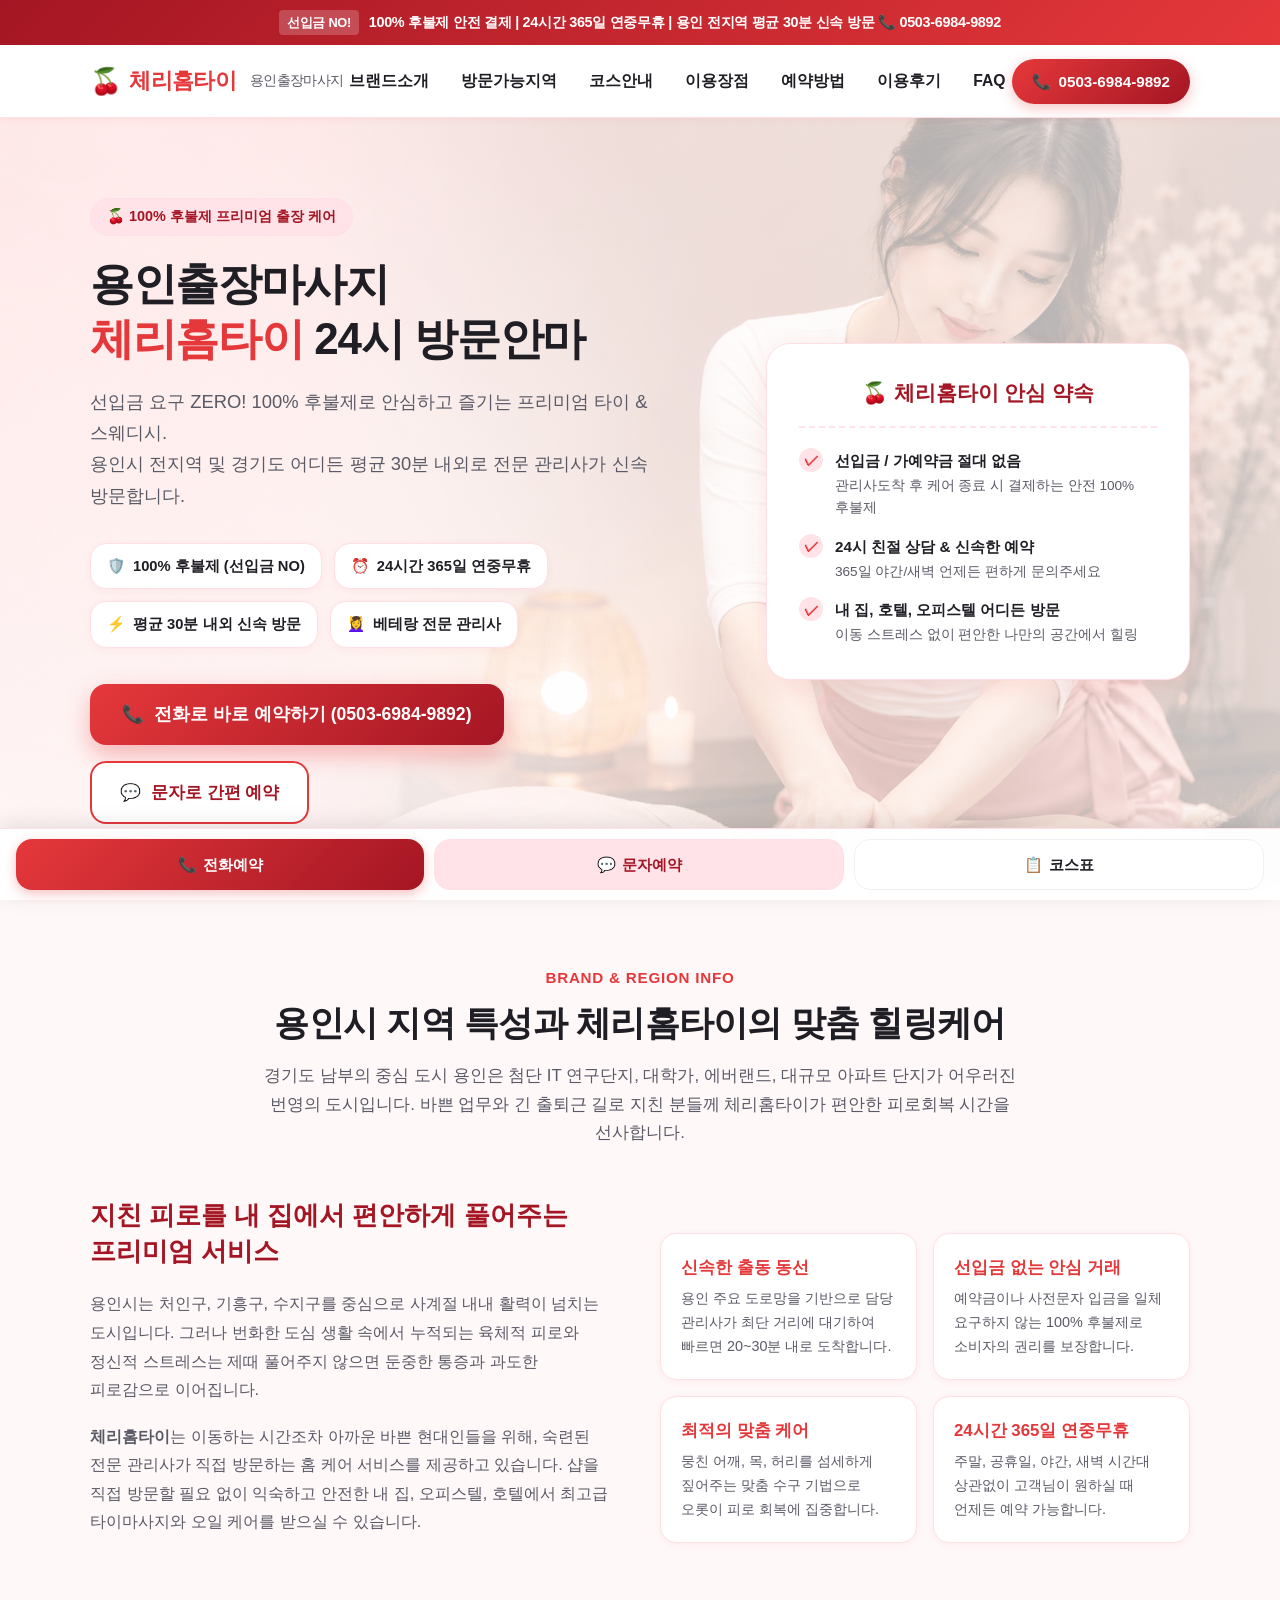
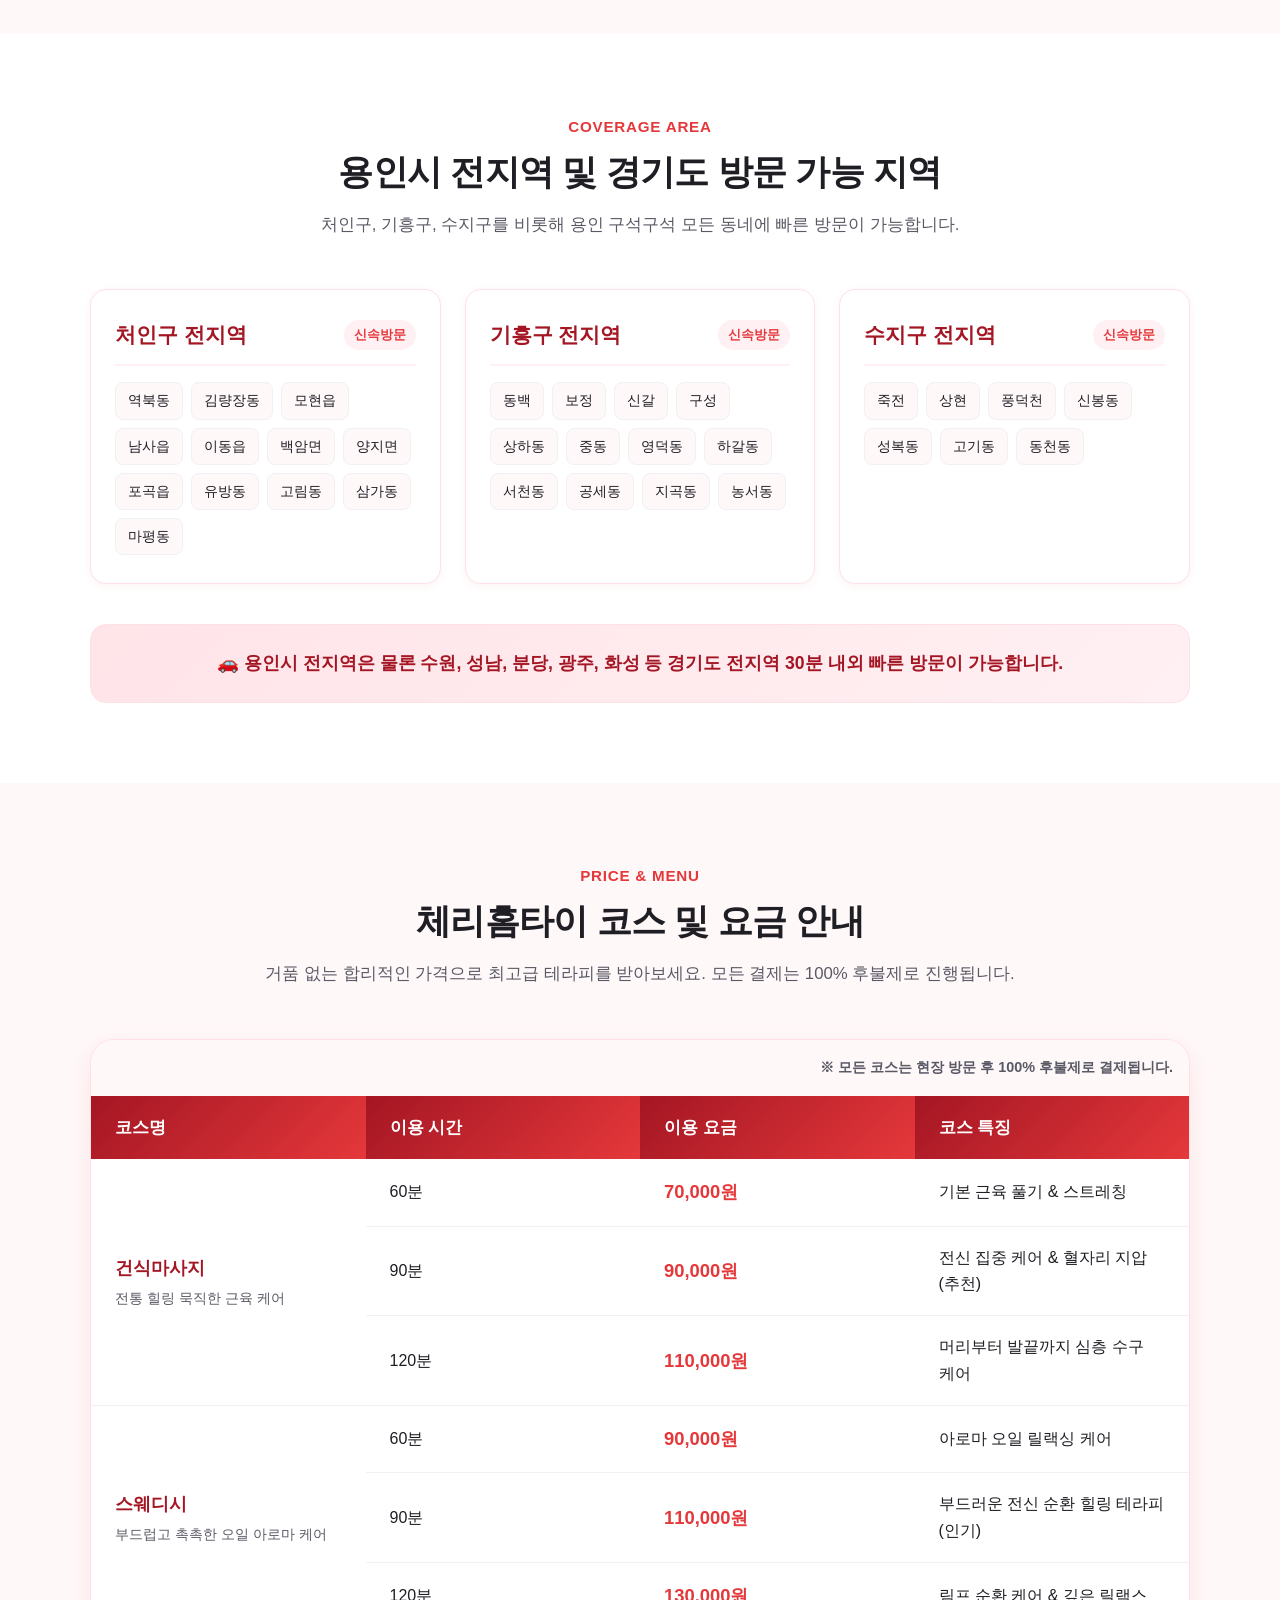
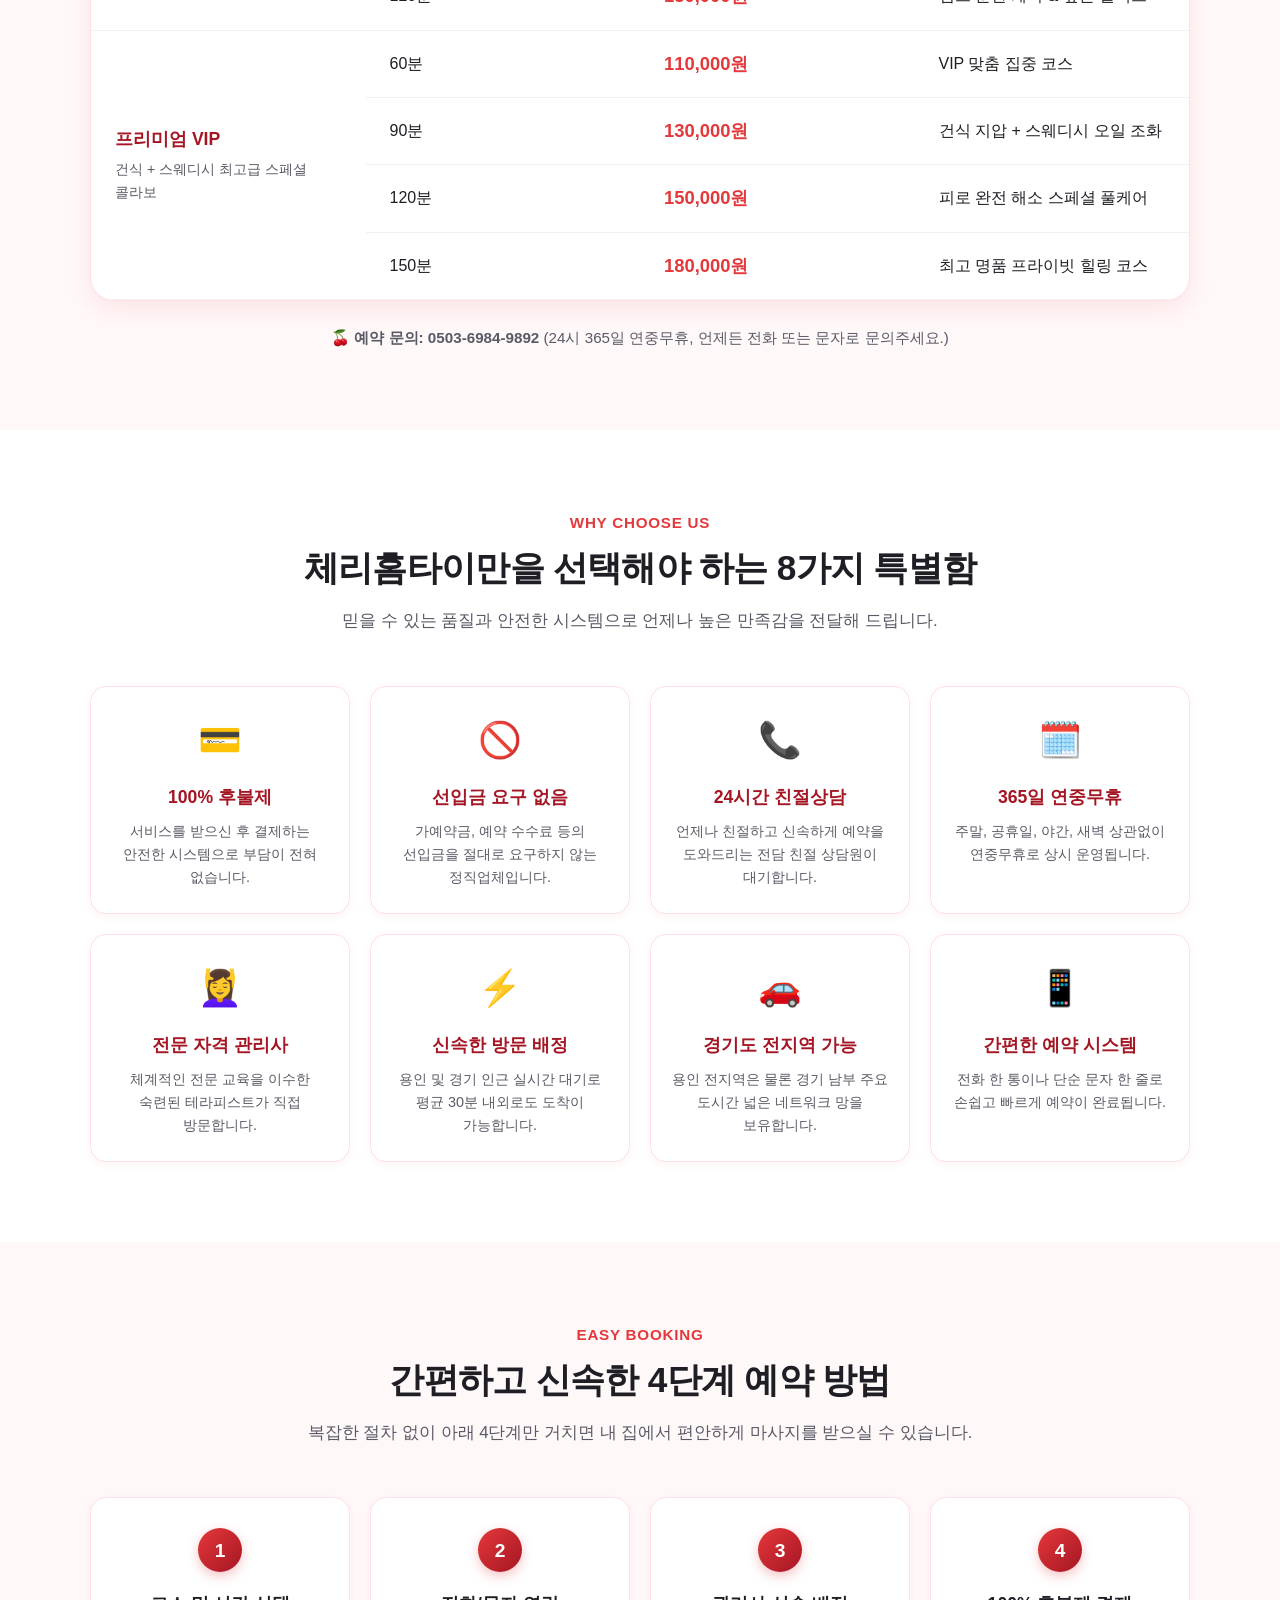
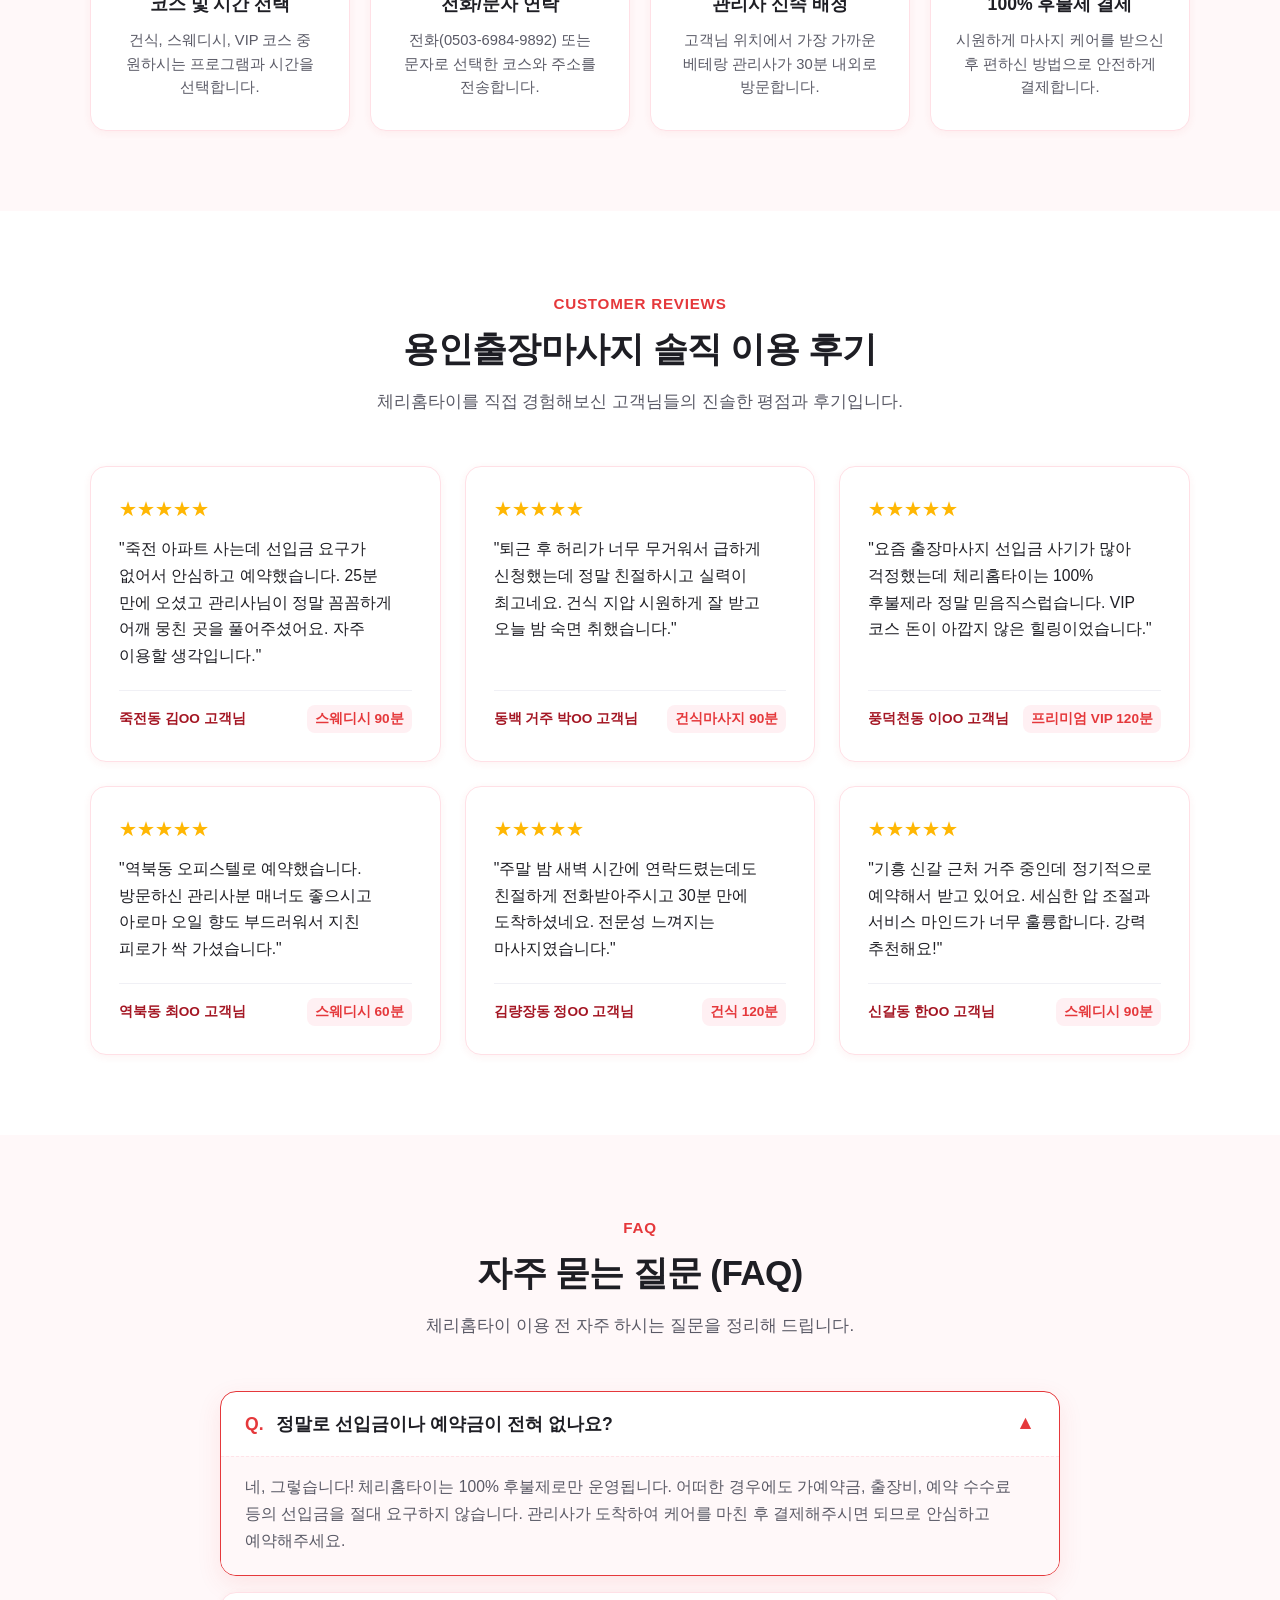
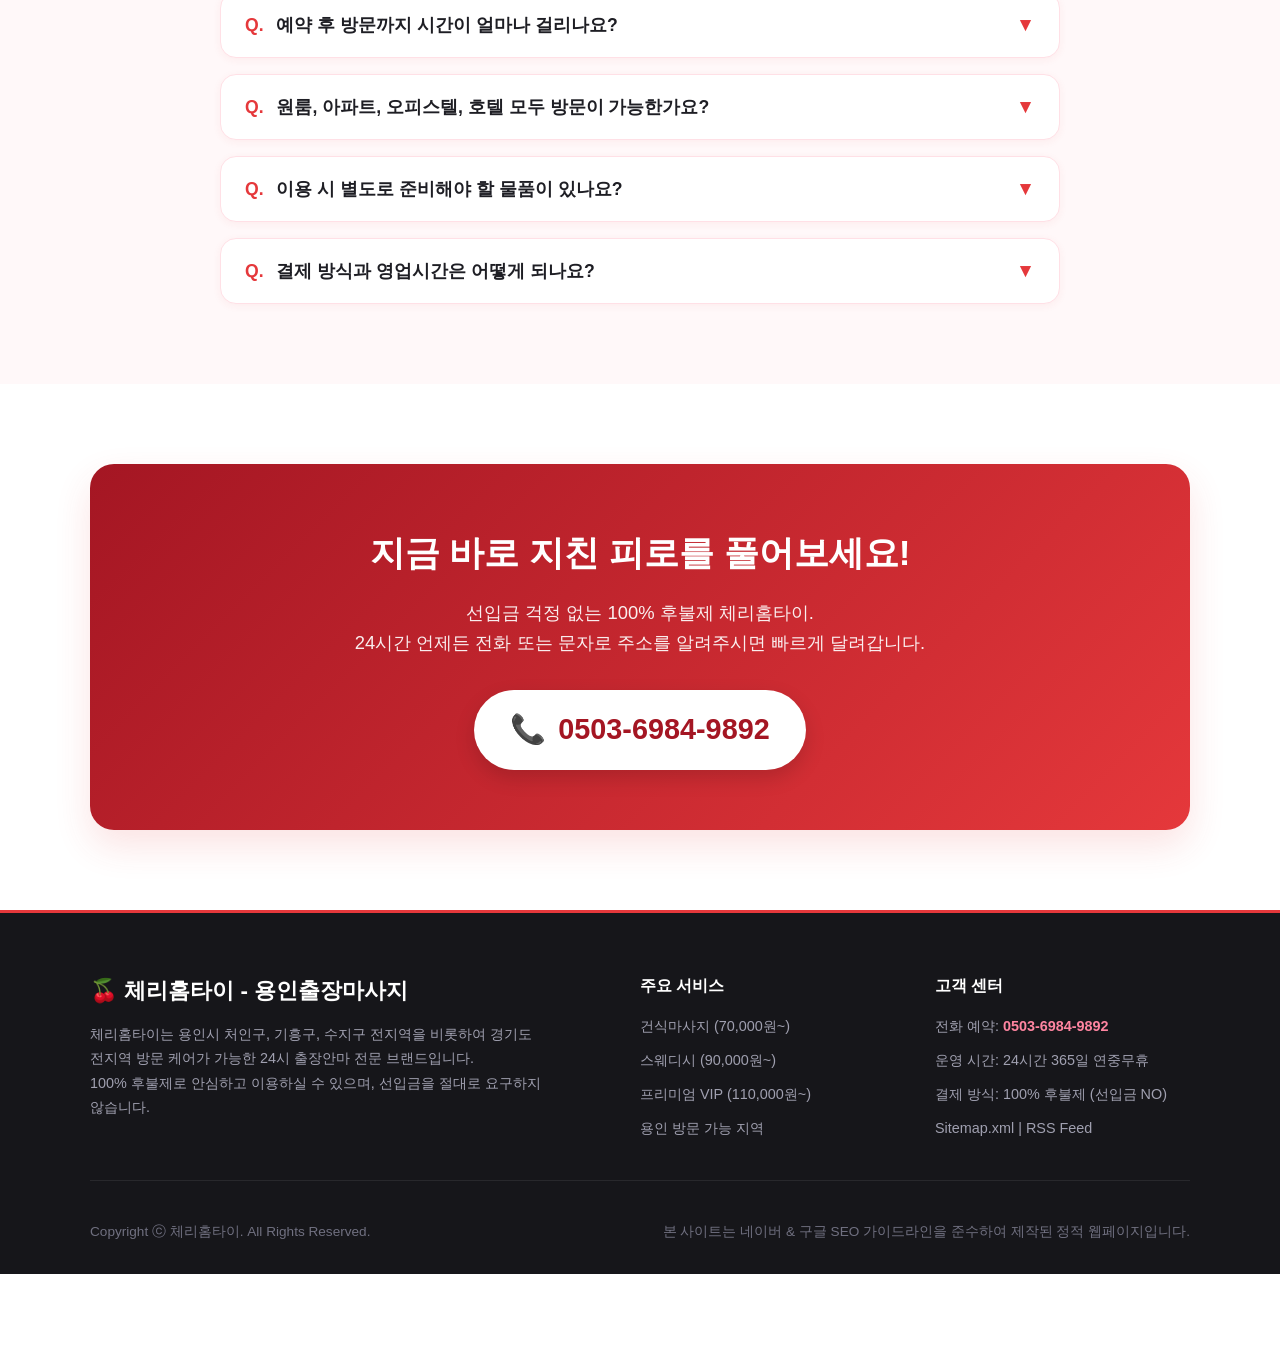
==== commit 9f6d13b5: "chore: update domain to massage-platform.yongincherry.workers.dev Updated all canonical URLs, OG tag" ====
--- a/public/index.html
+++ b/public/index.html
@@ -11,7 +11,7 @@
   <meta name="keywords" content="용인출장마사지, 용인출장안마, 체리홈타이, 용인홈타이, 처인구출장마사지, 기흥구출장마사지, 수지구출장마사지, 동백출장마사지, 죽전출장마사지, 보정출장마사지, 신갈출장마사지, 상현출장마사지, 풍덕천출장마사지, 구성출장마사지, 역북출장마사지, 김량장출장마사지, 모현출장마사지, 남사출장마사지, 이동출장마사지, 백암출장마사지, 양지출장마사지, 100%후불제, 선입금없음">
   
   <!-- Canonical URL -->
-  <link rel="canonical" href="https://example.pages.dev/">
+  <link rel="canonical" href="https://massage-platform.yongincherry.workers.dev/">
   
   <!-- Robots Indexing -->
   <meta name="robots" content="index, follow, max-image-preview:large, max-snippet:-1, max-video-preview:-1">
@@ -26,8 +26,8 @@
   <meta property="og:site_name" content="체리홈타이">
   <meta property="og:title" content="용인출장마사지 100%후불제 24시 체리홈타이">
   <meta property="og:description" content="선입금 없는 100% 후불제 용인출장마사지! 24시간 365일 연중무휴, 평균 30분 내외 신속 방문. 타이, 스웨디시, VIP 케어 전문.">
-  <meta property="og:url" content="https://example.pages.dev/">
-  <meta property="og:image" content="https://example.pages.dev/og-image.png">
+  <meta property="og:url" content="https://massage-platform.yongincherry.workers.dev/">
+  <meta property="og:image" content="https://massage-platform.yongincherry.workers.dev/og-image.png">
   <meta property="og:image:width" content="1200">
   <meta property="og:image:height" content="630">
   <meta property="og:locale" content="ko_KR">
@@ -36,7 +36,7 @@
   <meta name="twitter:card" content="summary_large_image">
   <meta name="twitter:title" content="용인출장마사지 100%후불제 24시 체리홈타이">
   <meta name="twitter:description" content="선입금 사기 걱정 없는 100% 후불제 용인출장안마 전문 체리홈타이. 24시간 언제든 신속 방문.">
-  <meta name="twitter:image" content="https://example.pages.dev/og-image.png">
+  <meta name="twitter:image" content="https://massage-platform.yongincherry.workers.dev/og-image.png">
   
   <!-- Pure External CSS -->
   <link rel="stylesheet" href="style.css">
@@ -48,10 +48,10 @@
     "@graph": [
       {
         "@type": ["ProfessionalService", "LocalBusiness"],
-        "@id": "https://example.pages.dev/#localbusiness",
+        "@id": "https://massage-platform.yongincherry.workers.dev/#localbusiness",
         "name": "체리홈타이 - 용인출장마사지",
-        "image": "https://example.pages.dev/og-image.png",
-        "url": "https://example.pages.dev/",
+        "image": "https://massage-platform.yongincherry.workers.dev/og-image.png",
+        "url": "https://massage-platform.yongincherry.workers.dev/",
         "telephone": "0503-6984-9892",
         "priceRange": "70,000원 ~ 180,000원",
         "address": {
@@ -81,17 +81,17 @@
       },
       {
         "@type": "WebSite",
-        "@id": "https://example.pages.dev/#website",
-        "url": "https://example.pages.dev/",
+        "@id": "https://massage-platform.yongincherry.workers.dev/#website",
+        "url": "https://massage-platform.yongincherry.workers.dev/",
         "name": "체리홈타이 용인출장마사지",
         "inLanguage": "ko-KR"
       },
       {
         "@type": "Organization",
-        "@id": "https://example.pages.dev/#organization",
+        "@id": "https://massage-platform.yongincherry.workers.dev/#organization",
         "name": "체리홈타이",
-        "url": "https://example.pages.dev/",
-        "logo": "https://example.pages.dev/favicon.png",
+        "url": "https://massage-platform.yongincherry.workers.dev/",
+        "logo": "https://massage-platform.yongincherry.workers.dev/favicon.png",
         "contactPoint": {
           "@type": "ContactPoint",
           "telephone": "0503-6984-9892",
@@ -101,31 +101,31 @@
       },
       {
         "@type": "BreadcrumbList",
-        "@id": "https://example.pages.dev/#breadcrumb",
+        "@id": "https://massage-platform.yongincherry.workers.dev/#breadcrumb",
         "itemListElement": [
           {
             "@type": "ListItem",
             "position": 1,
             "name": "홈",
-            "item": "https://example.pages.dev/"
+            "item": "https://massage-platform.yongincherry.workers.dev/"
           },
           {
             "@type": "ListItem",
             "position": 2,
             "name": "경기도 출장마사지",
-            "item": "https://example.pages.dev/#about"
+            "item": "https://massage-platform.yongincherry.workers.dev/#about"
           },
           {
             "@type": "ListItem",
             "position": 3,
             "name": "용인출장마사지 (체리홈타이)",
-            "item": "https://example.pages.dev/"
+            "item": "https://massage-platform.yongincherry.workers.dev/"
           }
         ]
       },
       {
         "@type": "FAQPage",
-        "@id": "https://example.pages.dev/#faqpage",
+        "@id": "https://massage-platform.yongincherry.workers.dev/#faqpage",
         "mainEntity": [
           {
             "@type": "Question",
@@ -183,7 +183,7 @@
   <!-- Header -->
   <header class="main-header">
     <div class="container header-inner">
-      <a href="https://example.pages.dev/" class="logo" title="체리홈타이 메인으로 이동">
+      <a href="https://massage-platform.yongincherry.workers.dev/" class="logo" title="체리홈타이 메인으로 이동">
         <span class="cherry-icon">🍒</span>
         <span>체리홈타이</span>
         <span class="sub">용인출장마사지</span>
--- a/public/style.css
+++ b/public/style.css
@@ -190,7 +190,10 @@
 /* Hero Section */
 .hero-section {
   position: relative;
-  background: radial-gradient(circle at 80% 20%, #FFF0F3 0%, #FFFFFF 60%);
+  background-image: linear-gradient(to right, rgba(255, 255, 255, 0.55), rgba(255, 255, 255, 0.75)), url('cherryhomethai.png');
+  background-size: cover;
+  background-position: center;
+  background-repeat: no-repeat;
   padding: 80px 0 60px;
   overflow: hidden;
   border-bottom: 1px solid var(--border-light);
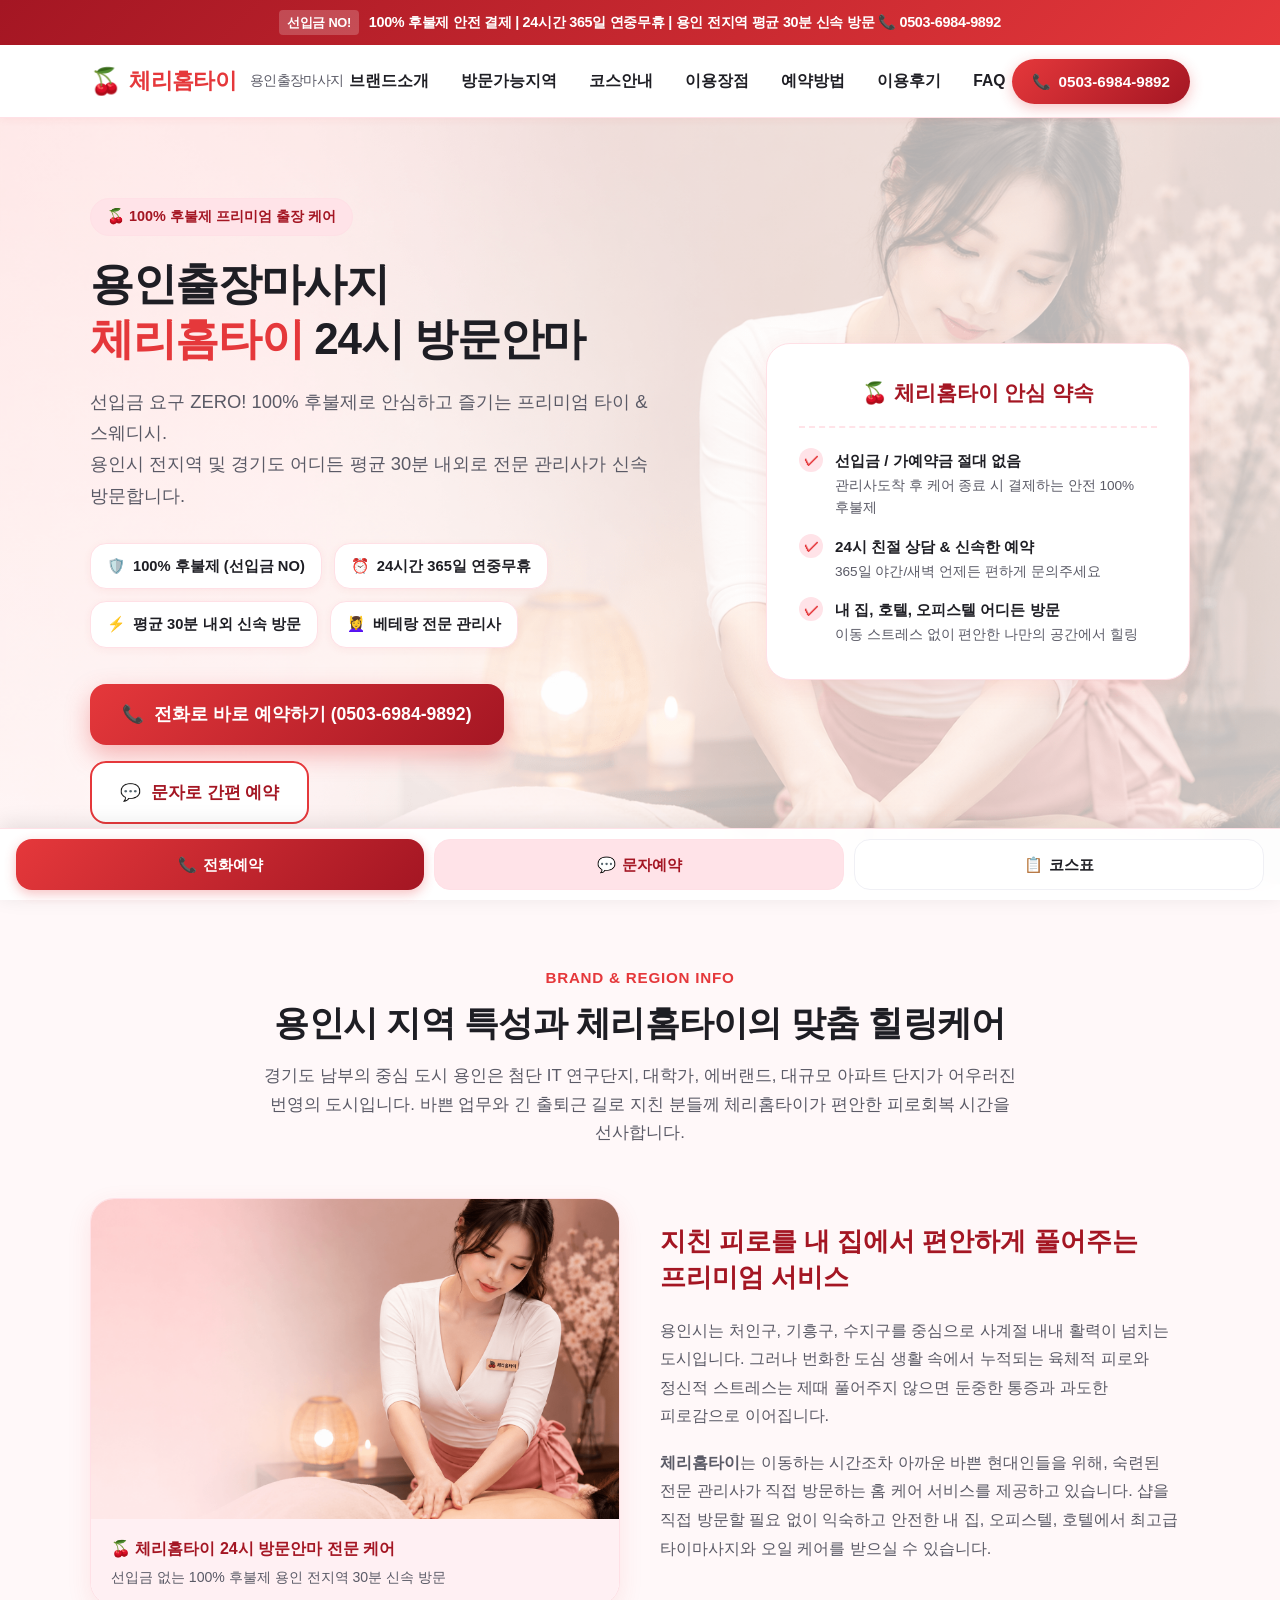
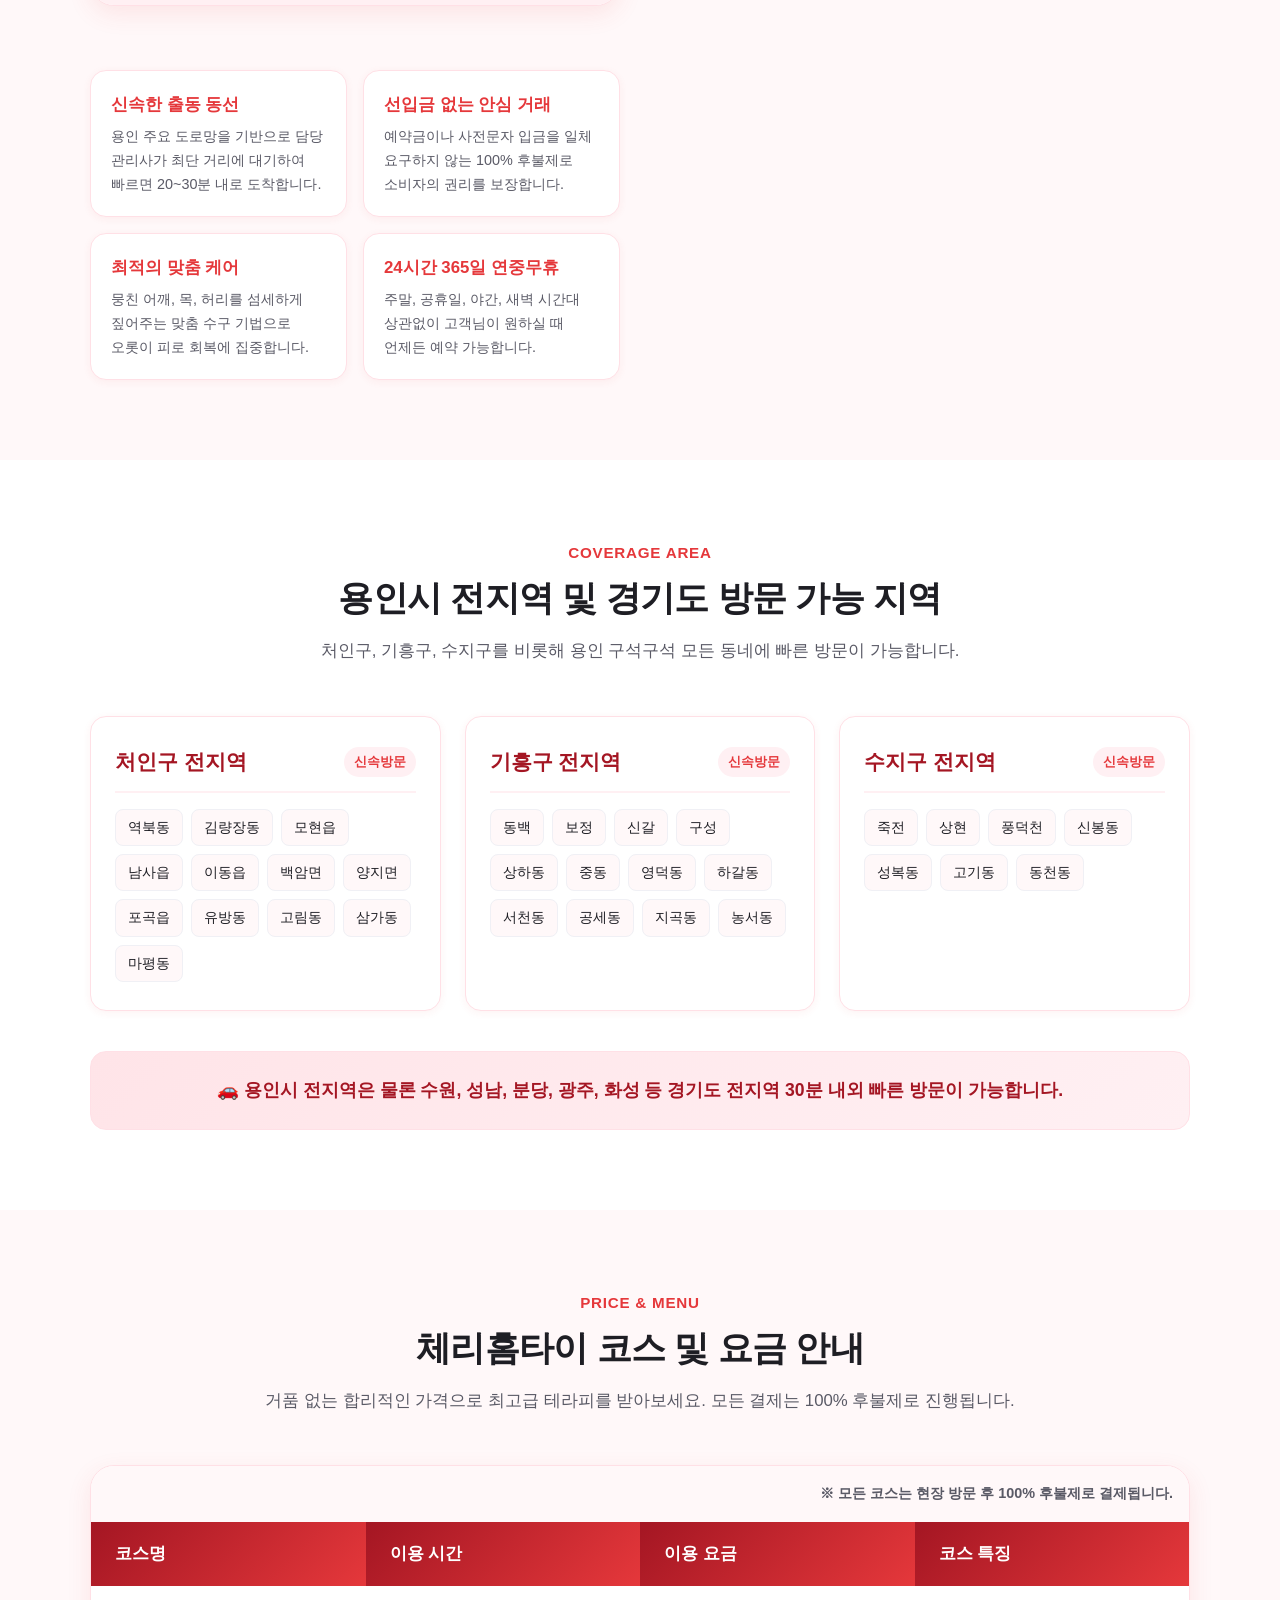
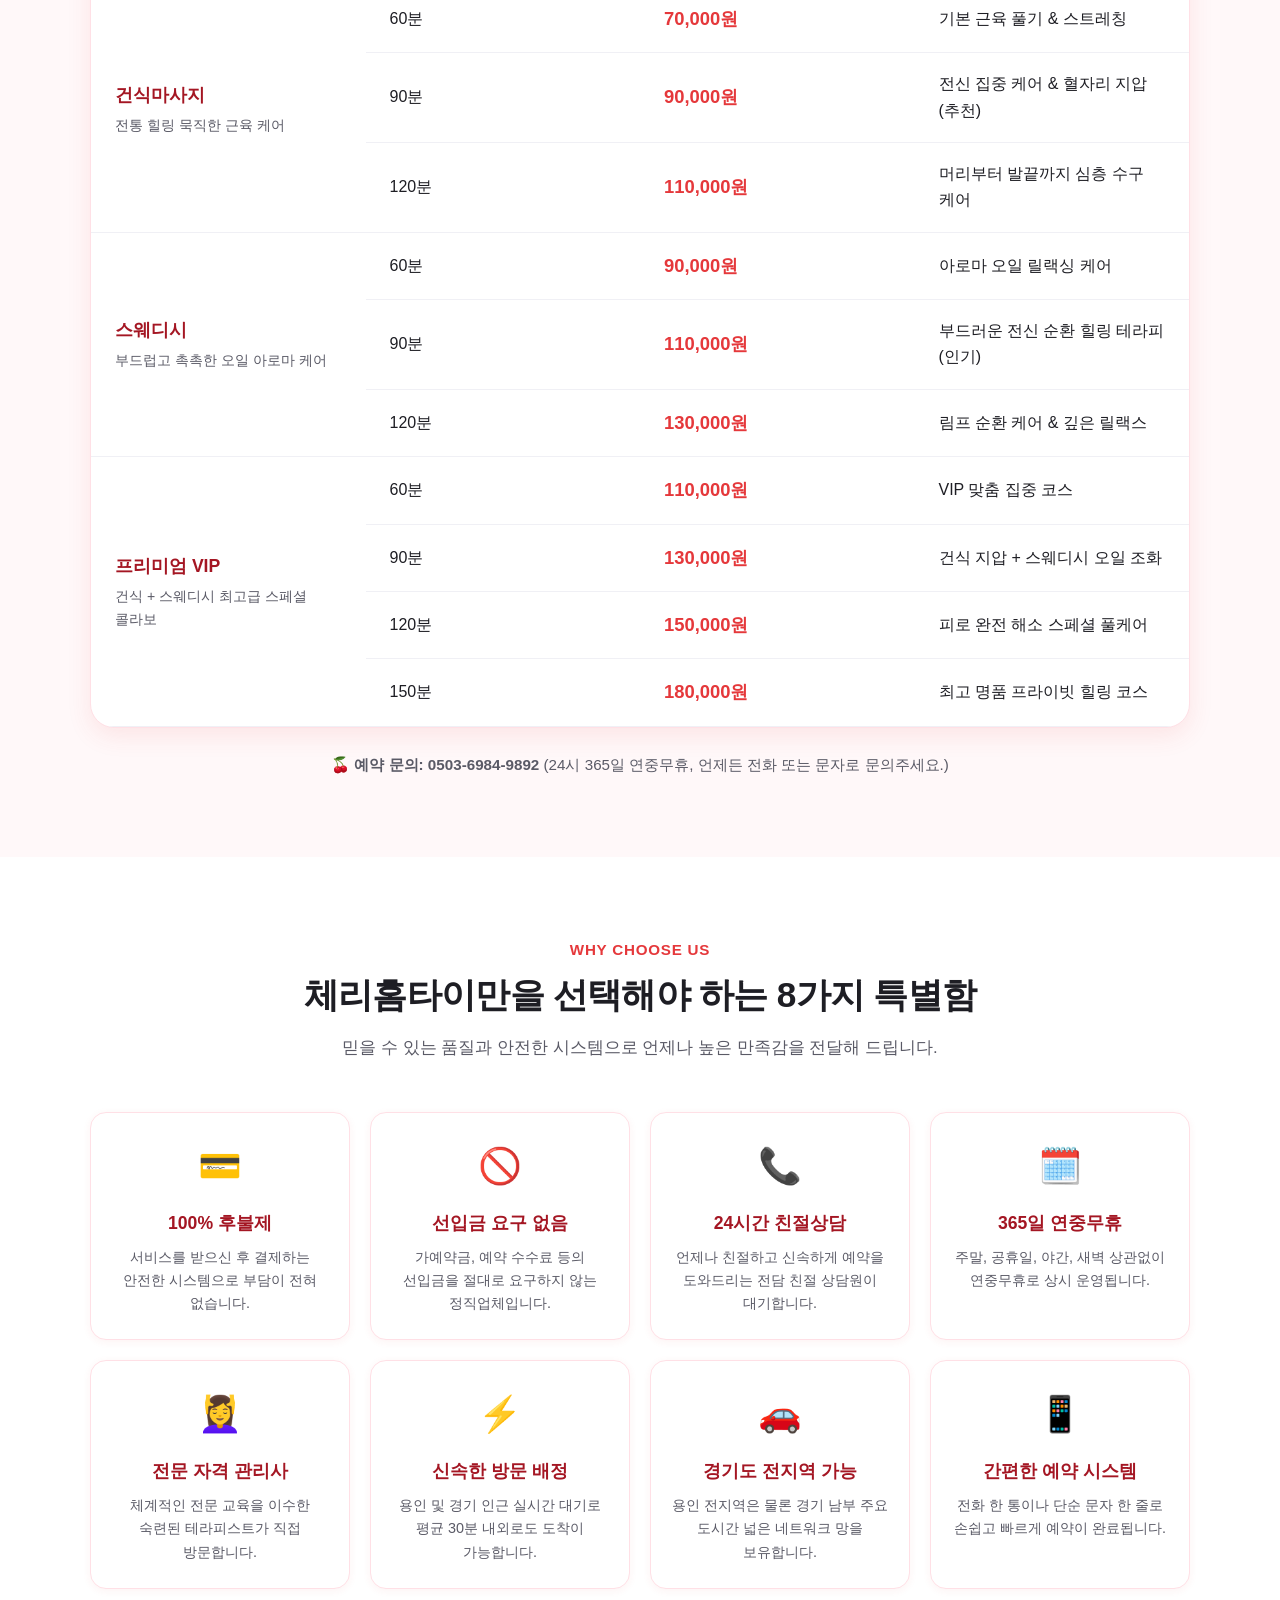
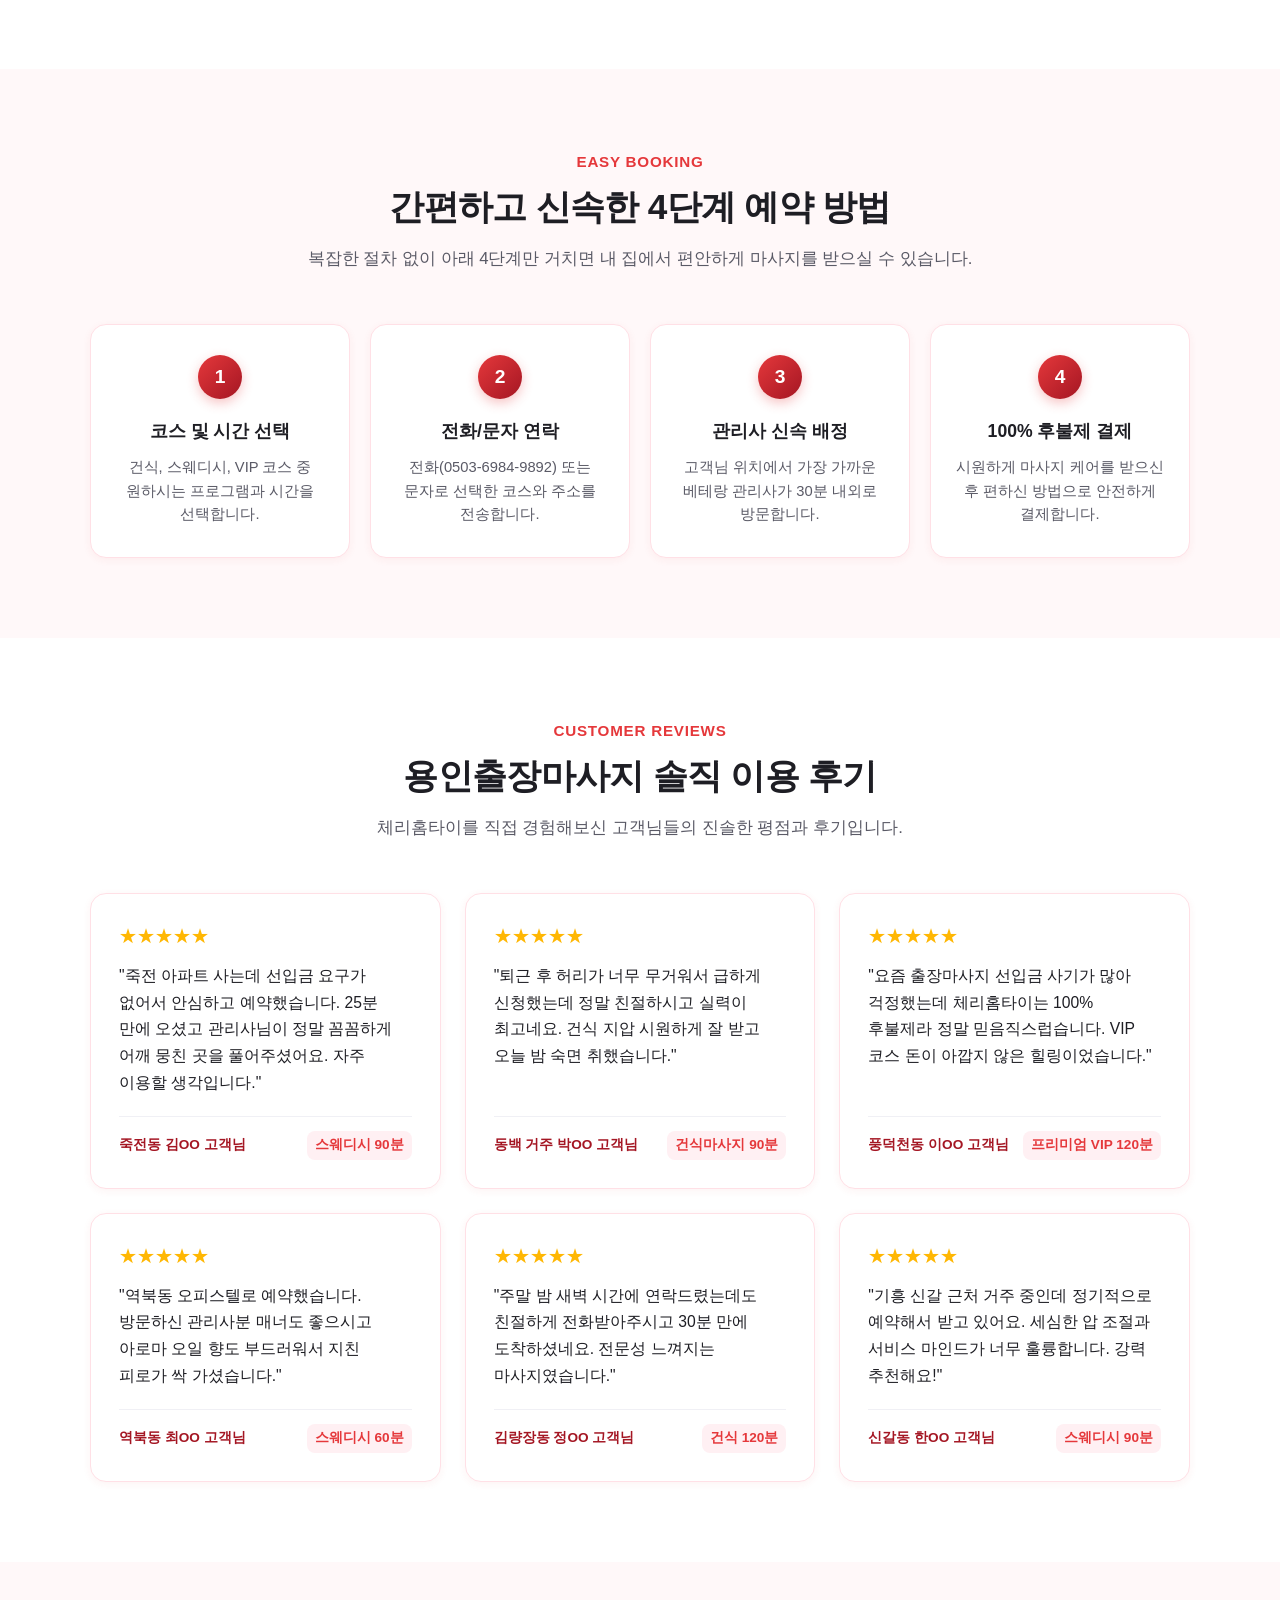
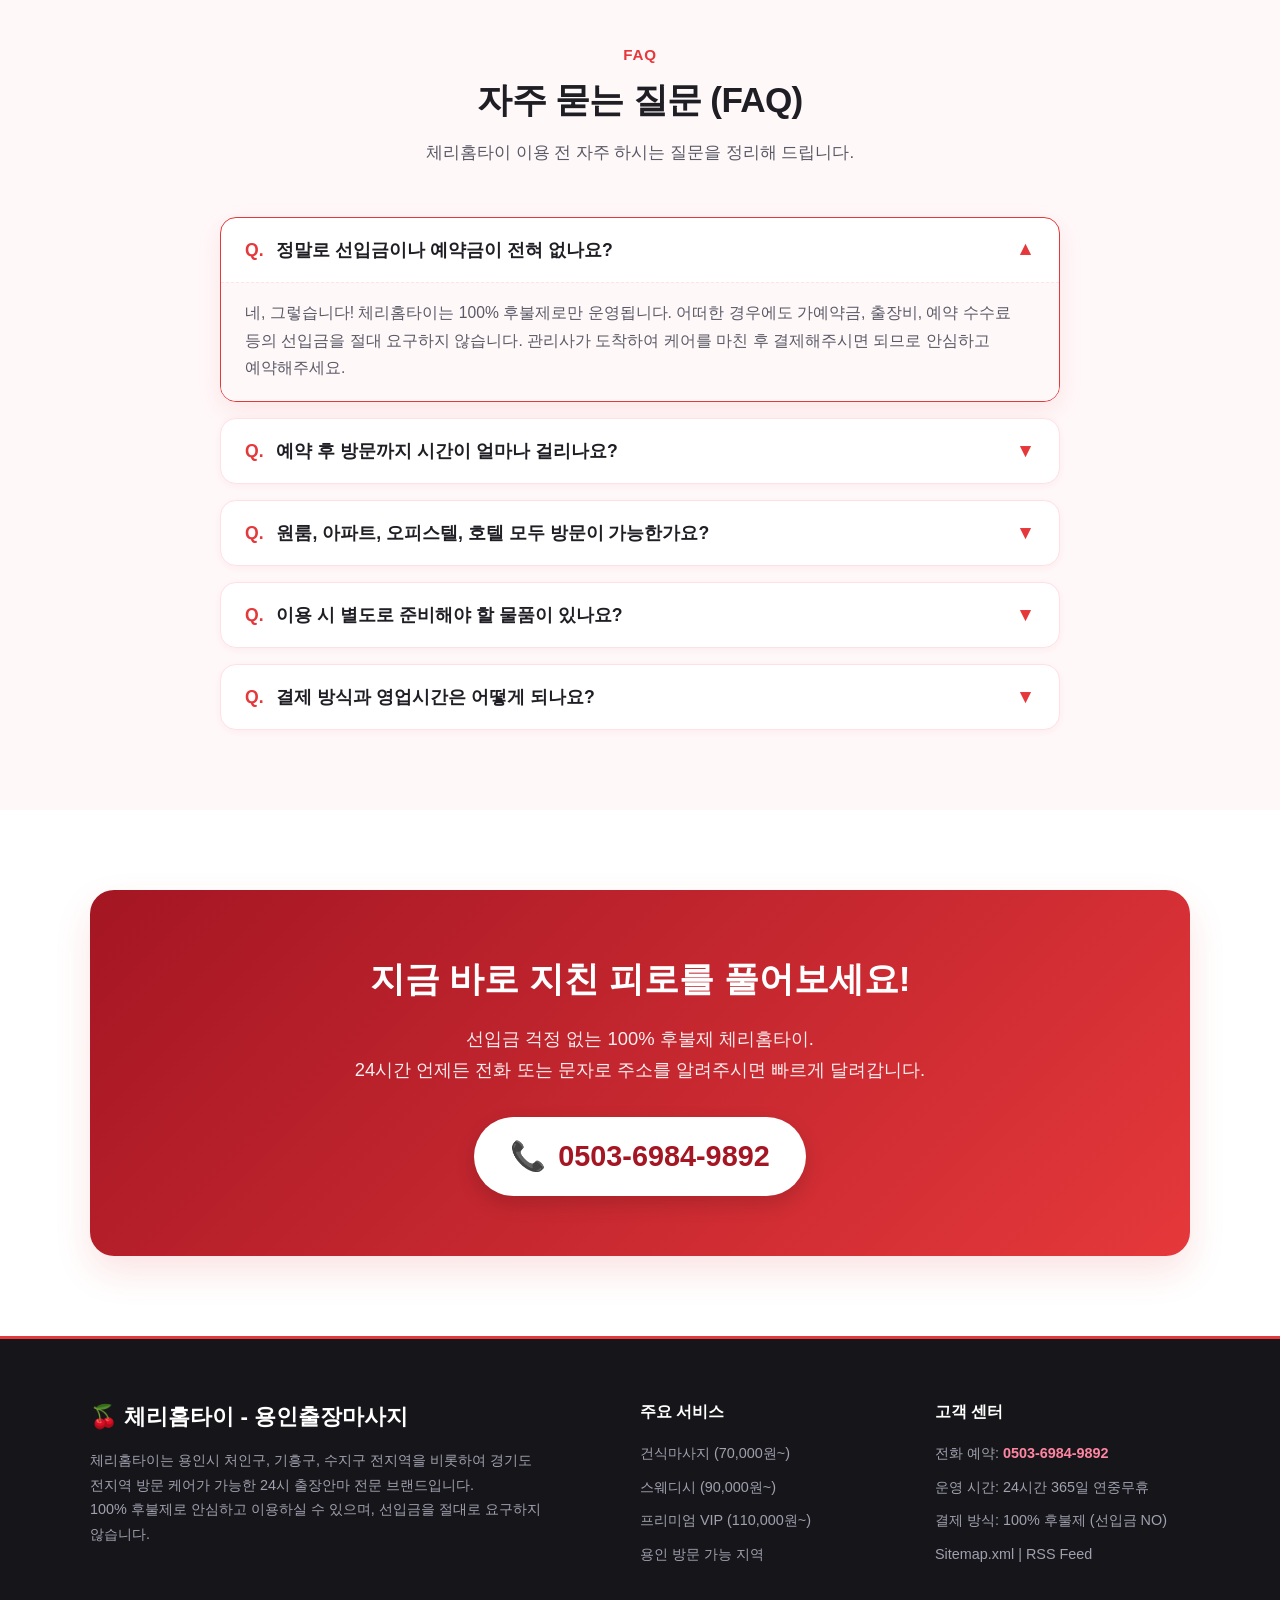
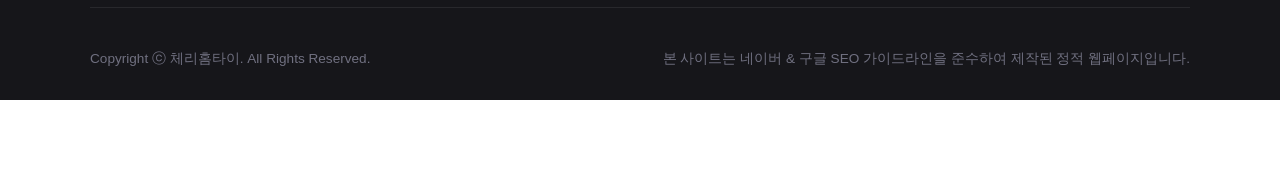
==== commit d310fa25: "feat: add brand image to about section - Include a new brand showcase image in the about section - U" ====
--- a/public/index.html
+++ b/public/index.html
@@ -27,7 +27,7 @@
   <meta property="og:title" content="용인출장마사지 100%후불제 24시 체리홈타이">
   <meta property="og:description" content="선입금 없는 100% 후불제 용인출장마사지! 24시간 365일 연중무휴, 평균 30분 내외 신속 방문. 타이, 스웨디시, VIP 케어 전문.">
   <meta property="og:url" content="https://massage-platform.yongincherry.workers.dev/">
-  <meta property="og:image" content="https://massage-platform.yongincherry.workers.dev/og-image.png">
+  <meta property="og:image" content="https://massage-platform.yongincherry.workers.dev/cherryhomethai.png">
   <meta property="og:image:width" content="1200">
   <meta property="og:image:height" content="630">
   <meta property="og:locale" content="ko_KR">
@@ -36,7 +36,7 @@
   <meta name="twitter:card" content="summary_large_image">
   <meta name="twitter:title" content="용인출장마사지 100%후불제 24시 체리홈타이">
   <meta name="twitter:description" content="선입금 사기 걱정 없는 100% 후불제 용인출장안마 전문 체리홈타이. 24시간 언제든 신속 방문.">
-  <meta name="twitter:image" content="https://massage-platform.yongincherry.workers.dev/og-image.png">
+  <meta name="twitter:image" content="https://massage-platform.yongincherry.workers.dev/cherryhomethai.png">
   
   <!-- Pure External CSS -->
   <link rel="stylesheet" href="style.css">
@@ -296,6 +296,14 @@
         </div>
 
         <div class="about-grid">
+          <div class="about-image-card">
+            <img src="cherryhomethai.png" alt="용인출장마사지 100%후불제 24시 체리홈타이 대표 이미지" class="brand-showcase-img" loading="eager" width="600" height="320">
+            <div class="about-image-caption">
+              <strong>🍒 체리홈타이 24시 방문안마 전문 케어</strong>
+              <p>선입금 없는 100% 후불제 용인 전지역 30분 신속 방문</p>
+            </div>
+          </div>
+
           <div class="about-text">
             <h3>지친 피로를 내 집에서 편안하게 풀어주는 프리미엄 서비스</h3>
             <p>
--- a/public/style.css
+++ b/public/style.css
@@ -409,6 +409,47 @@
   align-items: center;
 }
 
+.about-image-card {
+  background: var(--bg-card);
+  border-radius: var(--radius-lg);
+  overflow: hidden;
+  border: 1px solid var(--border-light);
+  box-shadow: var(--shadow-md);
+  transition: transform 0.2s ease, box-shadow 0.2s ease;
+}
+
+.about-image-card:hover {
+  transform: translateY(-2px);
+  box-shadow: var(--shadow-lg);
+}
+
+.brand-showcase-img {
+  width: 100%;
+  height: auto;
+  max-height: 320px;
+  object-fit: cover;
+  display: block;
+}
+
+.about-image-caption {
+  padding: 16px 20px;
+  background: #fff0f3;
+  border-top: 1px solid var(--pink-light);
+}
+
+.about-image-caption strong {
+  display: block;
+  font-size: 1rem;
+  color: var(--red-dark);
+  margin-bottom: 4px;
+}
+
+.about-image-caption p {
+  font-size: 0.88rem;
+  color: var(--text-muted);
+  margin: 0;
+}
+
 .about-text h3 {
   font-size: 1.6rem;
   font-weight: 800;
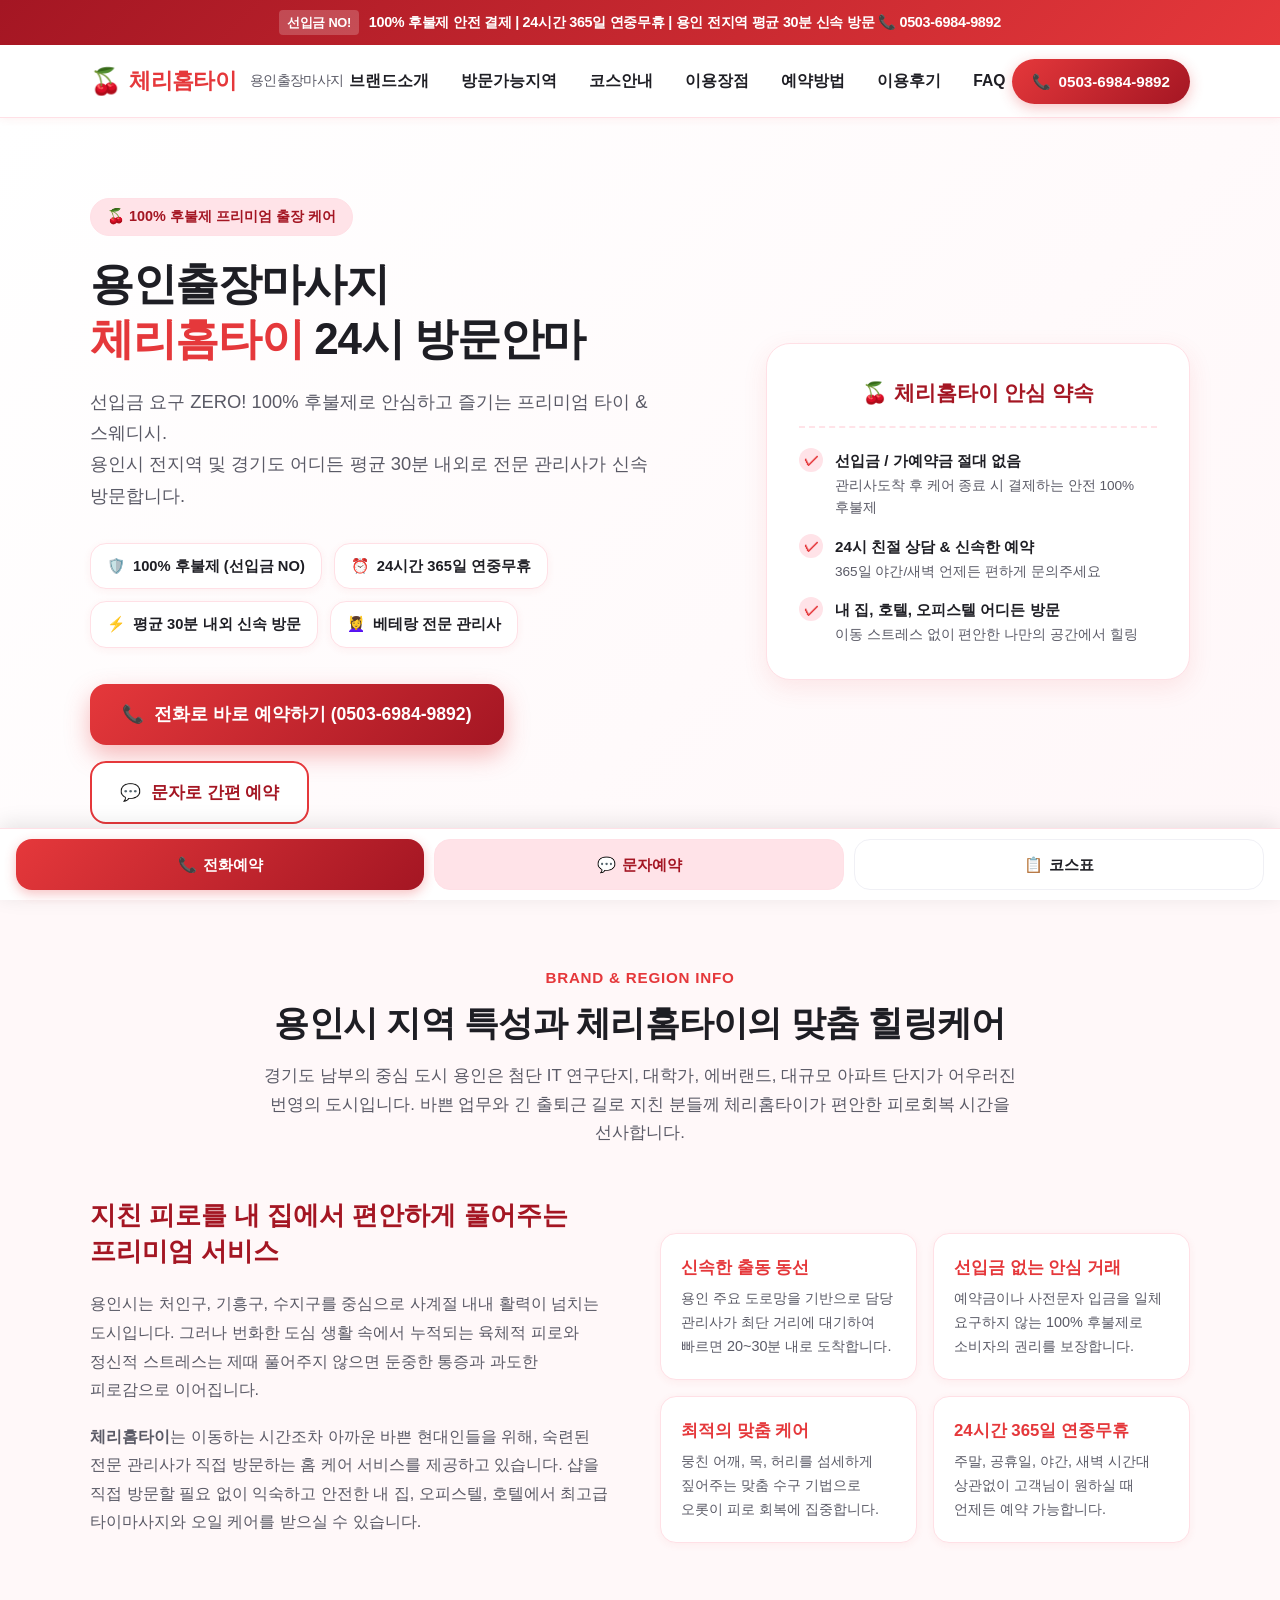
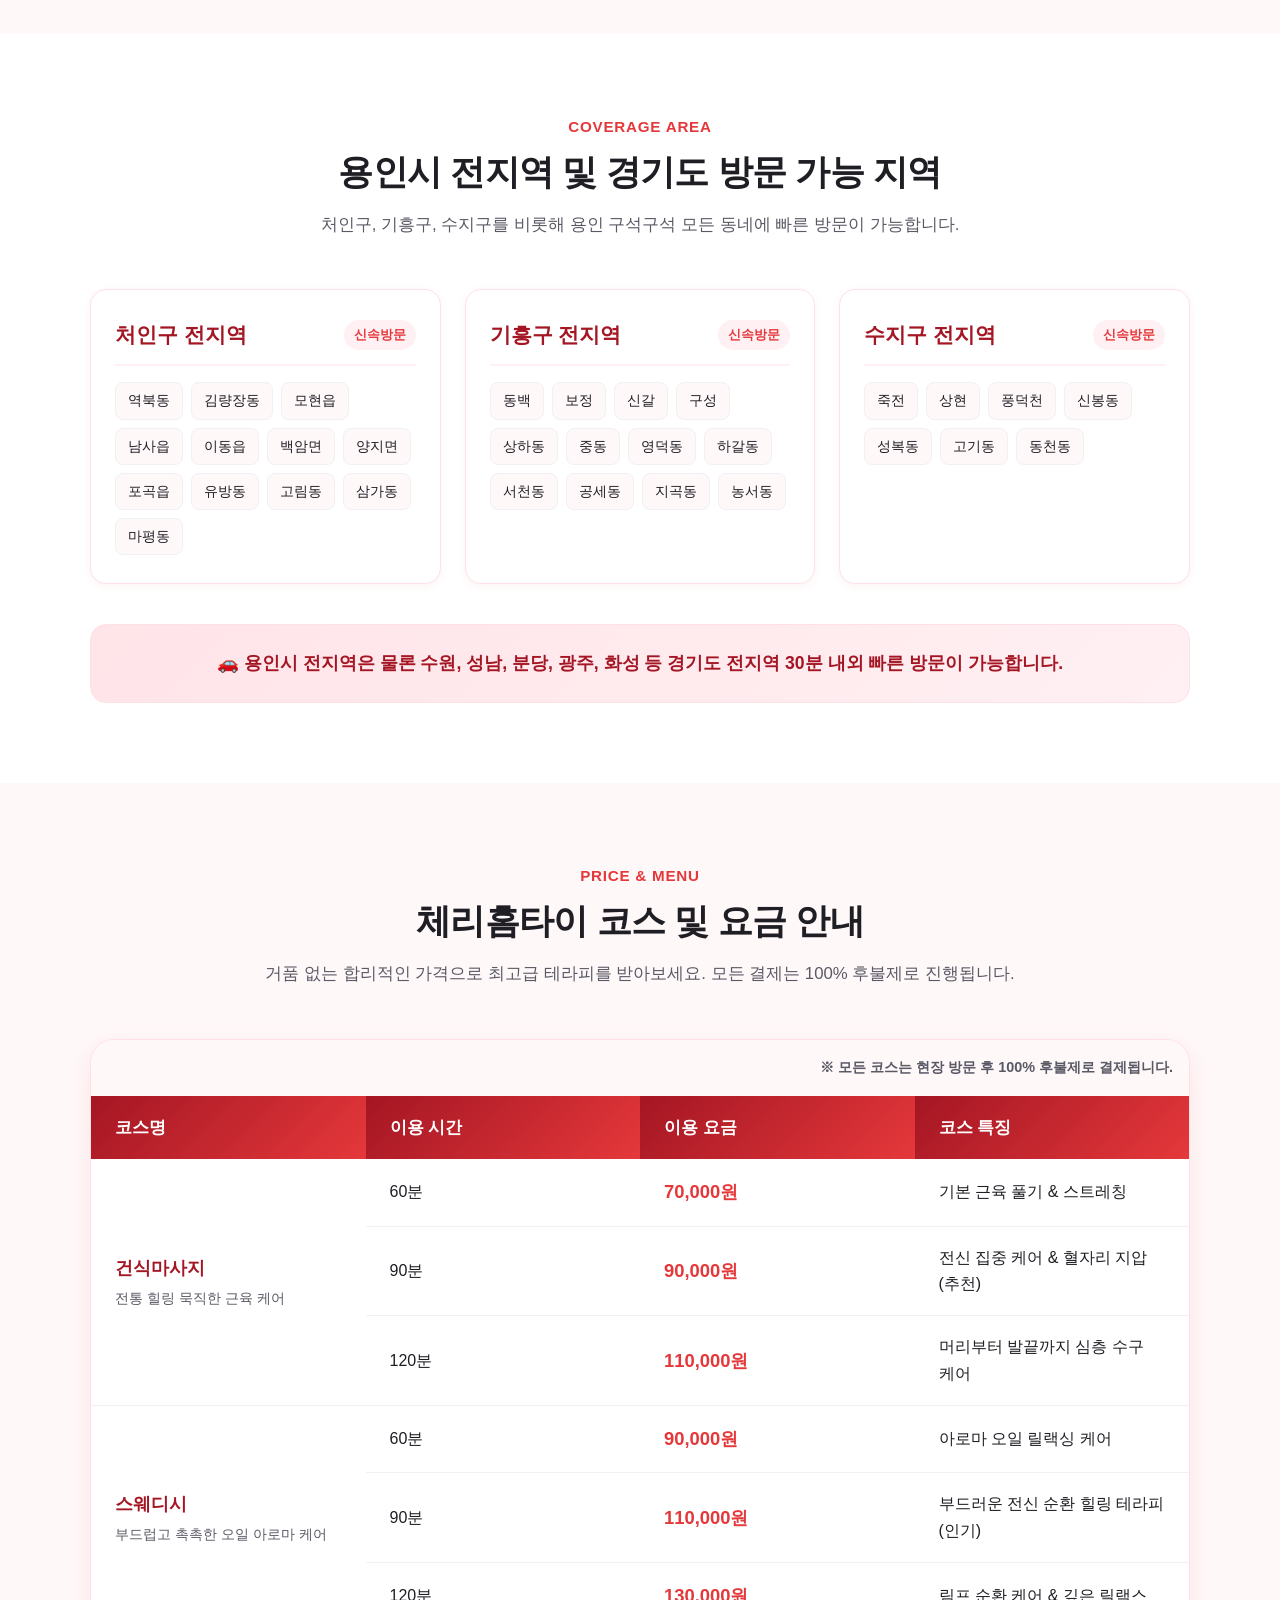
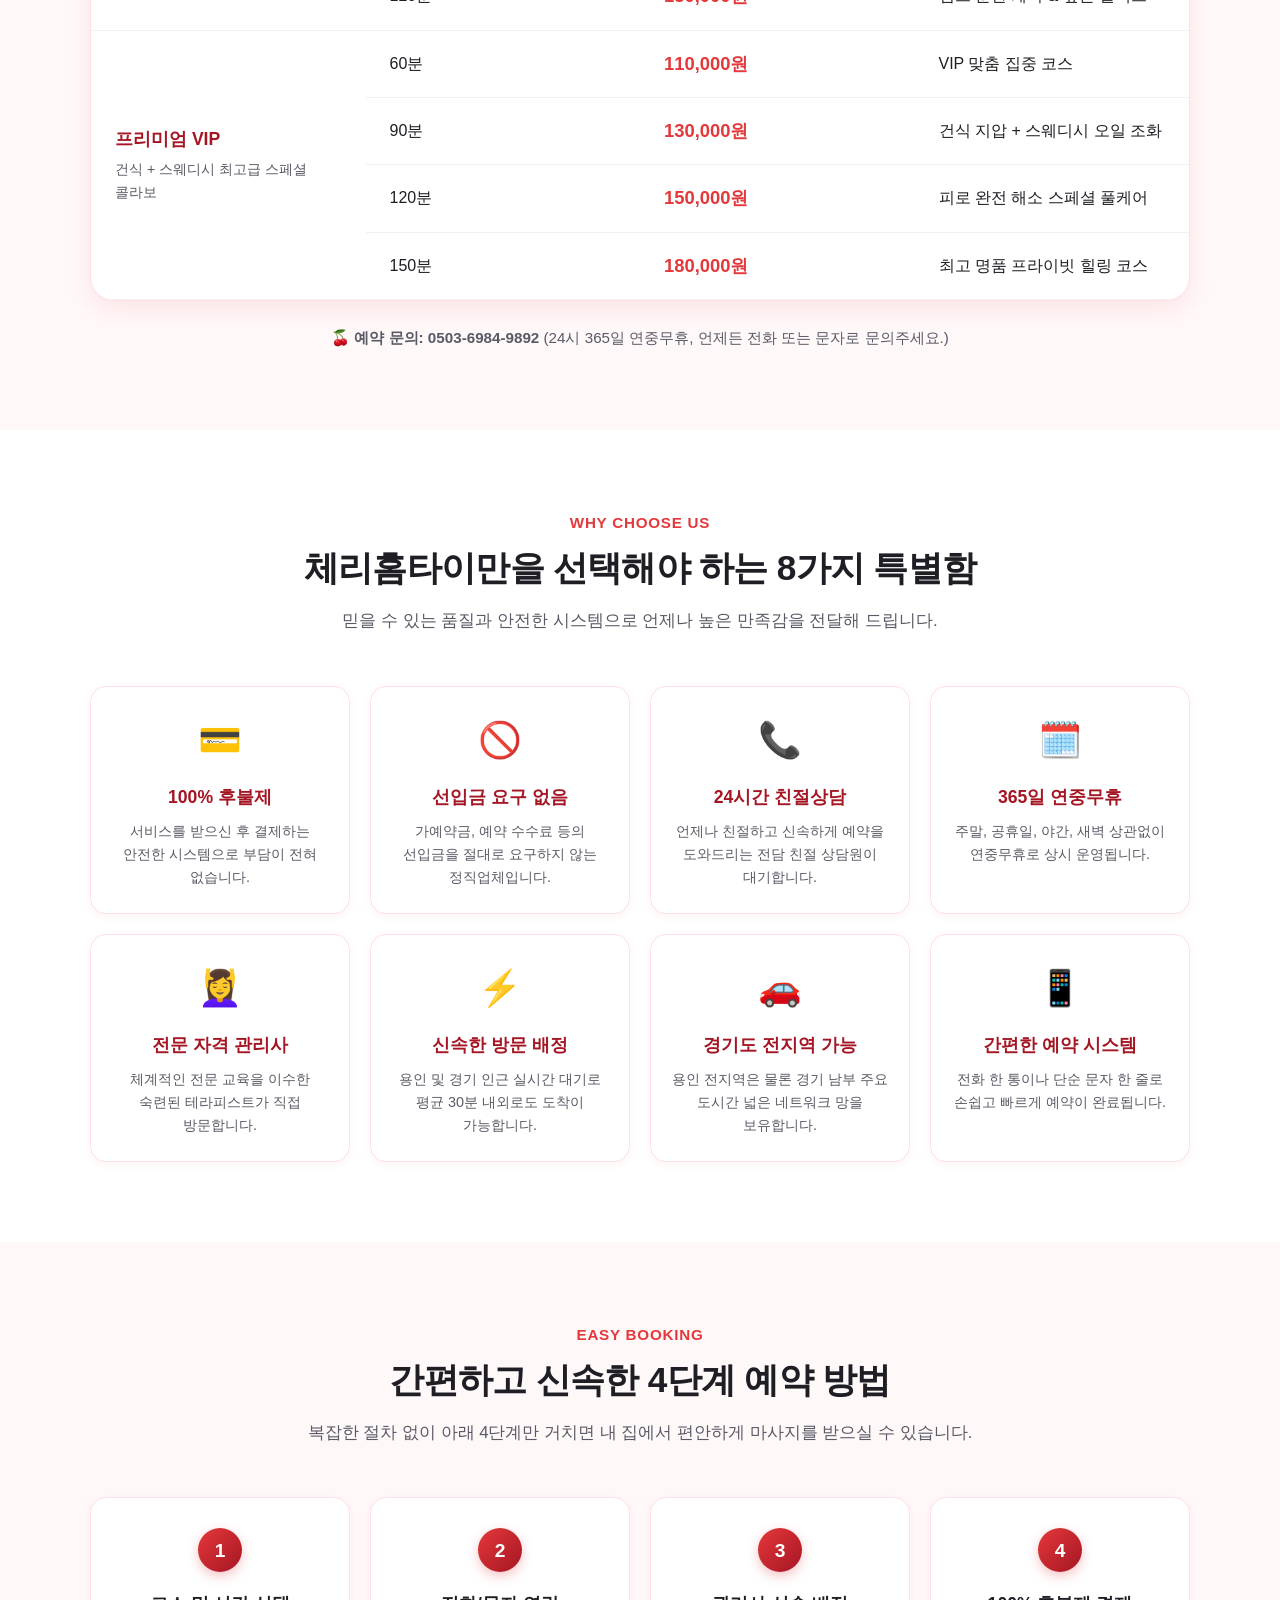
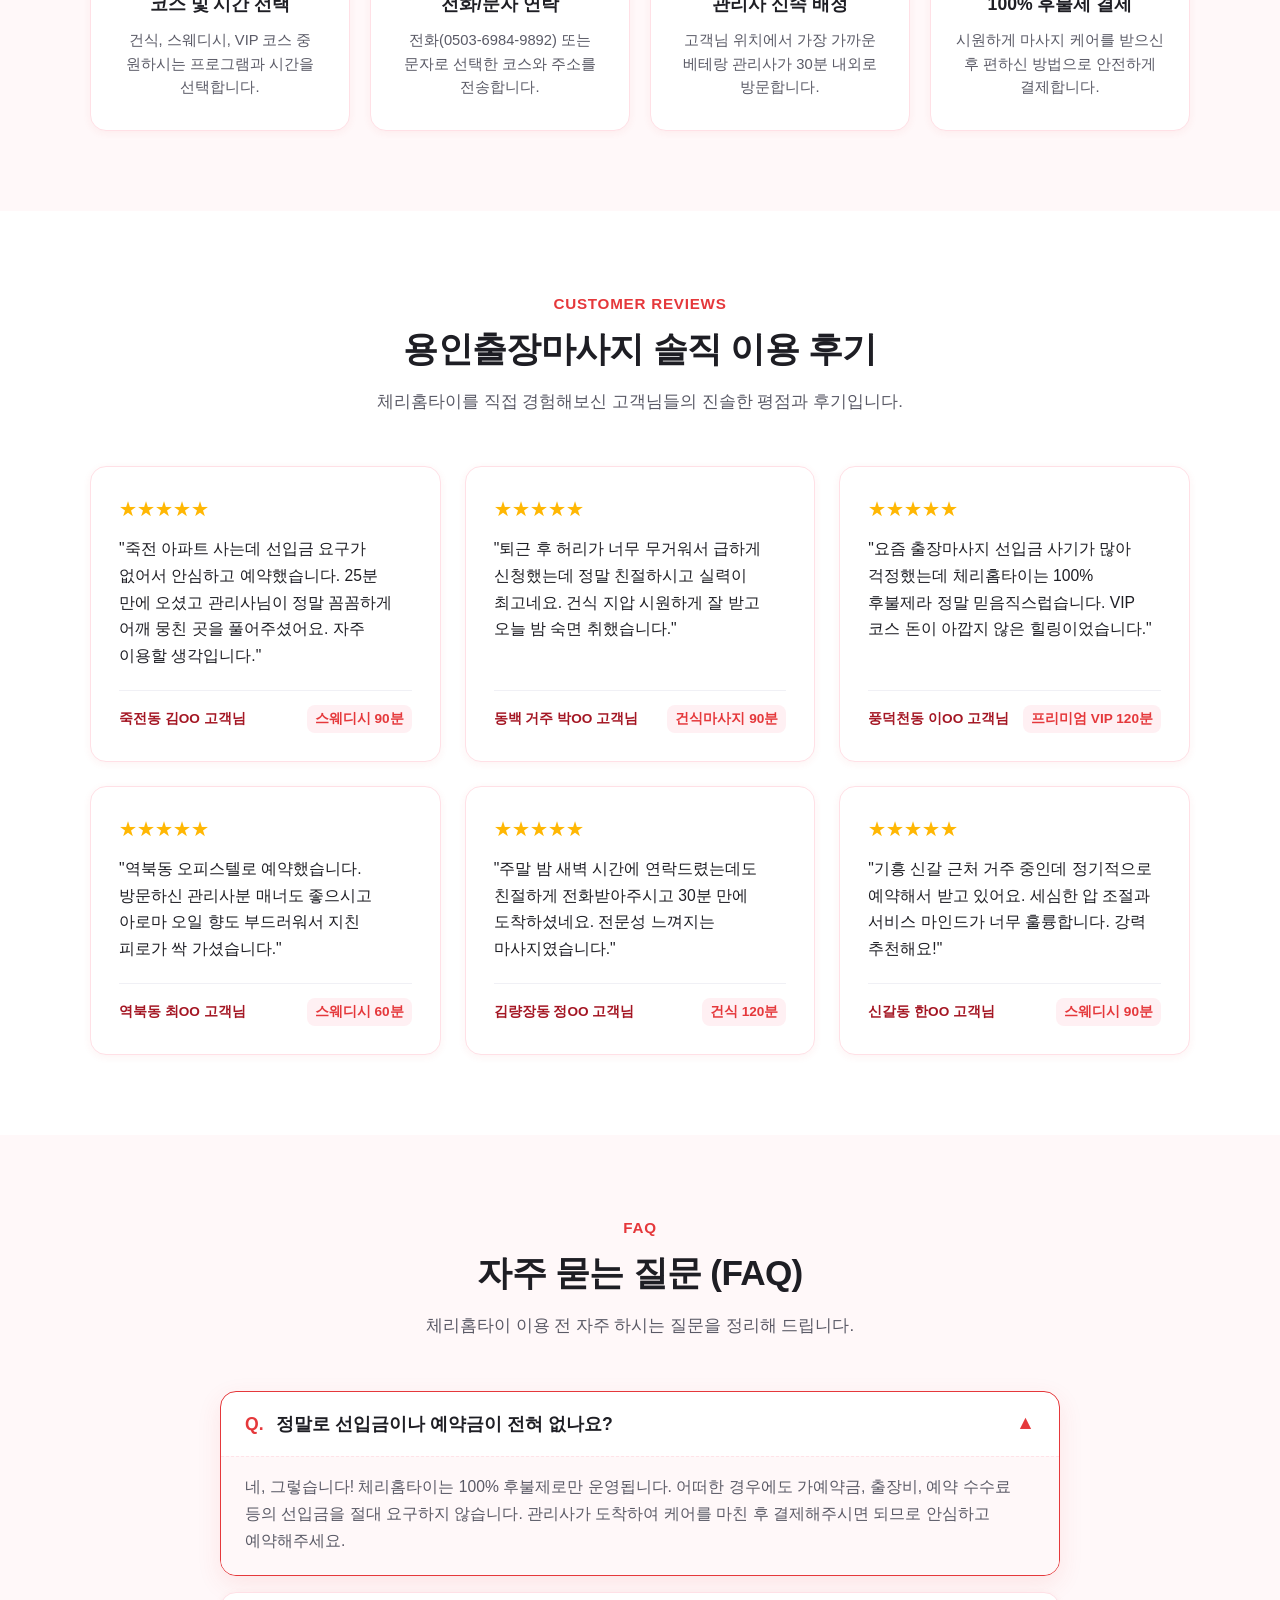
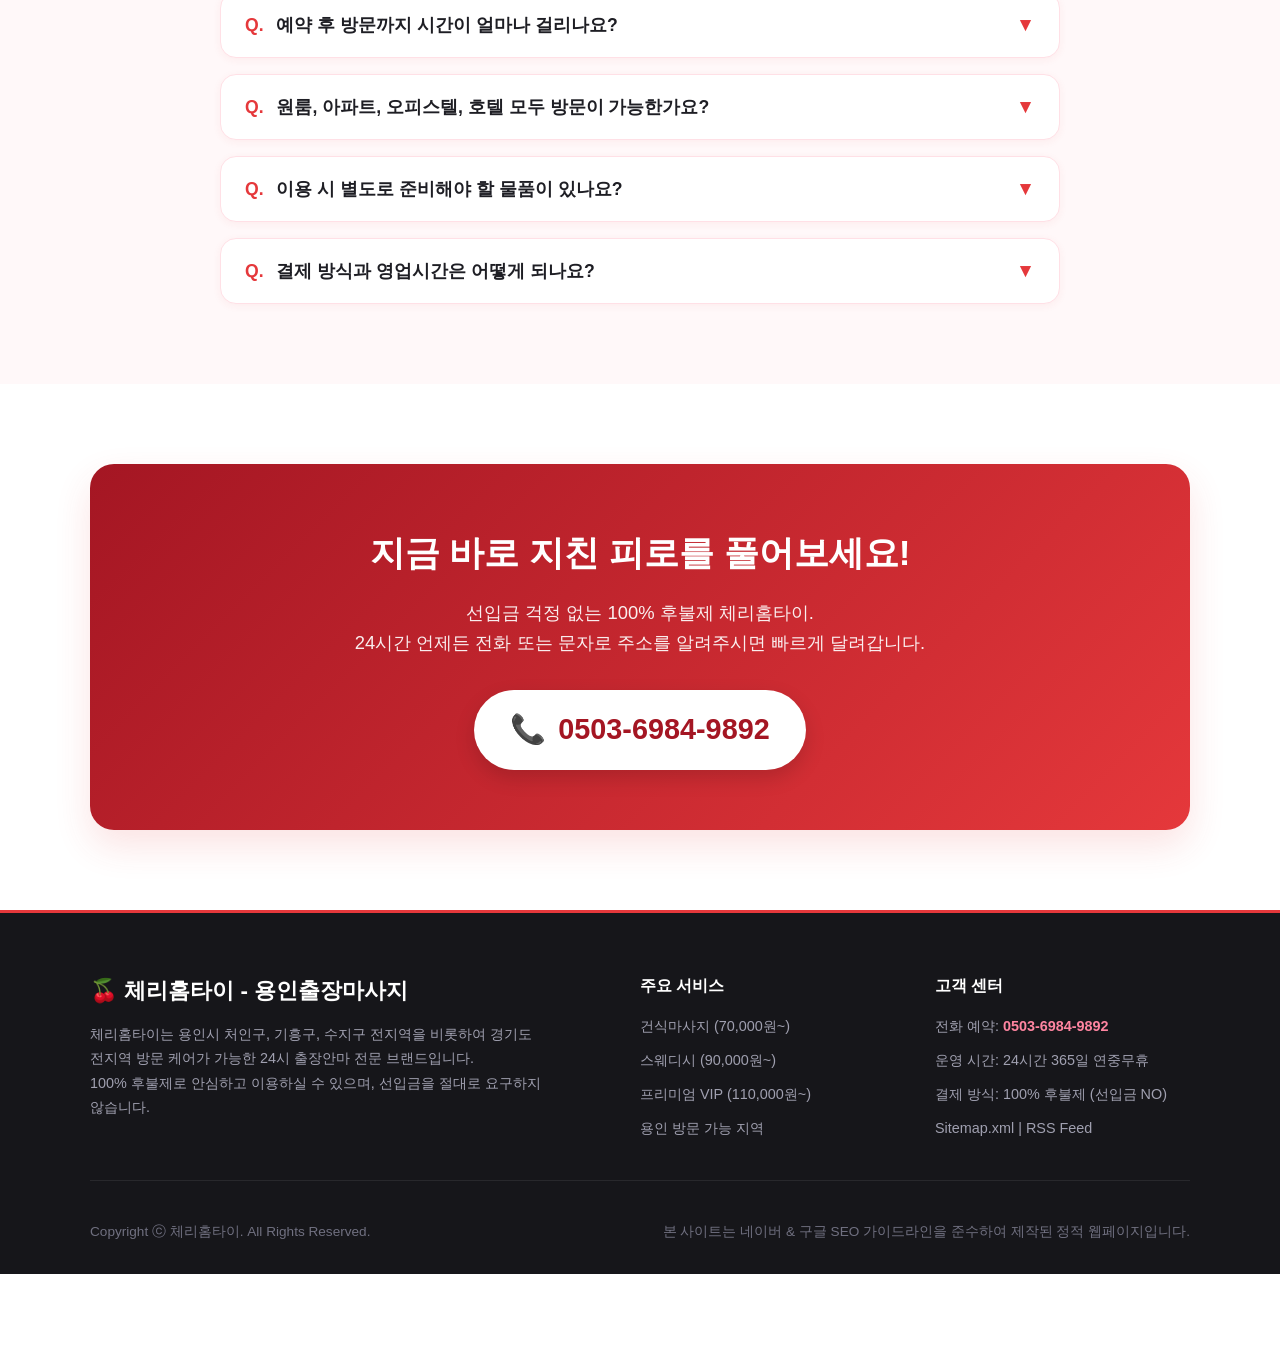
==== commit 4f0f86ae: "refactor: remove about image section and update hero style Removed the decorative image card from th" ====
--- a/public/index.html
+++ b/public/index.html
@@ -296,14 +296,6 @@
         </div>
 
         <div class="about-grid">
-          <div class="about-image-card">
-            <img src="cherryhomethai.png" alt="용인출장마사지 100%후불제 24시 체리홈타이 대표 이미지" class="brand-showcase-img" loading="eager" width="600" height="320">
-            <div class="about-image-caption">
-              <strong>🍒 체리홈타이 24시 방문안마 전문 케어</strong>
-              <p>선입금 없는 100% 후불제 용인 전지역 30분 신속 방문</p>
-            </div>
-          </div>
-
           <div class="about-text">
             <h3>지친 피로를 내 집에서 편안하게 풀어주는 프리미엄 서비스</h3>
             <p>
--- a/public/style.css
+++ b/public/style.css
@@ -190,7 +190,7 @@
 /* Hero Section */
 .hero-section {
   position: relative;
-  background-image: linear-gradient(to right, rgba(255, 255, 255, 0.55), rgba(255, 255, 255, 0.75)), url('cherryhomethai.png');
+  background-image: linear-gradient(135deg, rgba(255, 255, 255, 0.75) 0%, rgba(255, 245, 247, 0.82) 100%), url('/cherryhomethai.png');
   background-size: cover;
   background-position: center;
   background-repeat: no-repeat;
@@ -407,47 +407,6 @@
   grid-template-columns: 1fr 1fr;
   gap: 40px;
   align-items: center;
-}
-
-.about-image-card {
-  background: var(--bg-card);
-  border-radius: var(--radius-lg);
-  overflow: hidden;
-  border: 1px solid var(--border-light);
-  box-shadow: var(--shadow-md);
-  transition: transform 0.2s ease, box-shadow 0.2s ease;
-}
-
-.about-image-card:hover {
-  transform: translateY(-2px);
-  box-shadow: var(--shadow-lg);
-}
-
-.brand-showcase-img {
-  width: 100%;
-  height: auto;
-  max-height: 320px;
-  object-fit: cover;
-  display: block;
-}
-
-.about-image-caption {
-  padding: 16px 20px;
-  background: #fff0f3;
-  border-top: 1px solid var(--pink-light);
-}
-
-.about-image-caption strong {
-  display: block;
-  font-size: 1rem;
-  color: var(--red-dark);
-  margin-bottom: 4px;
-}
-
-.about-image-caption p {
-  font-size: 0.88rem;
-  color: var(--text-muted);
-  margin: 0;
 }
 
 .about-text h3 {
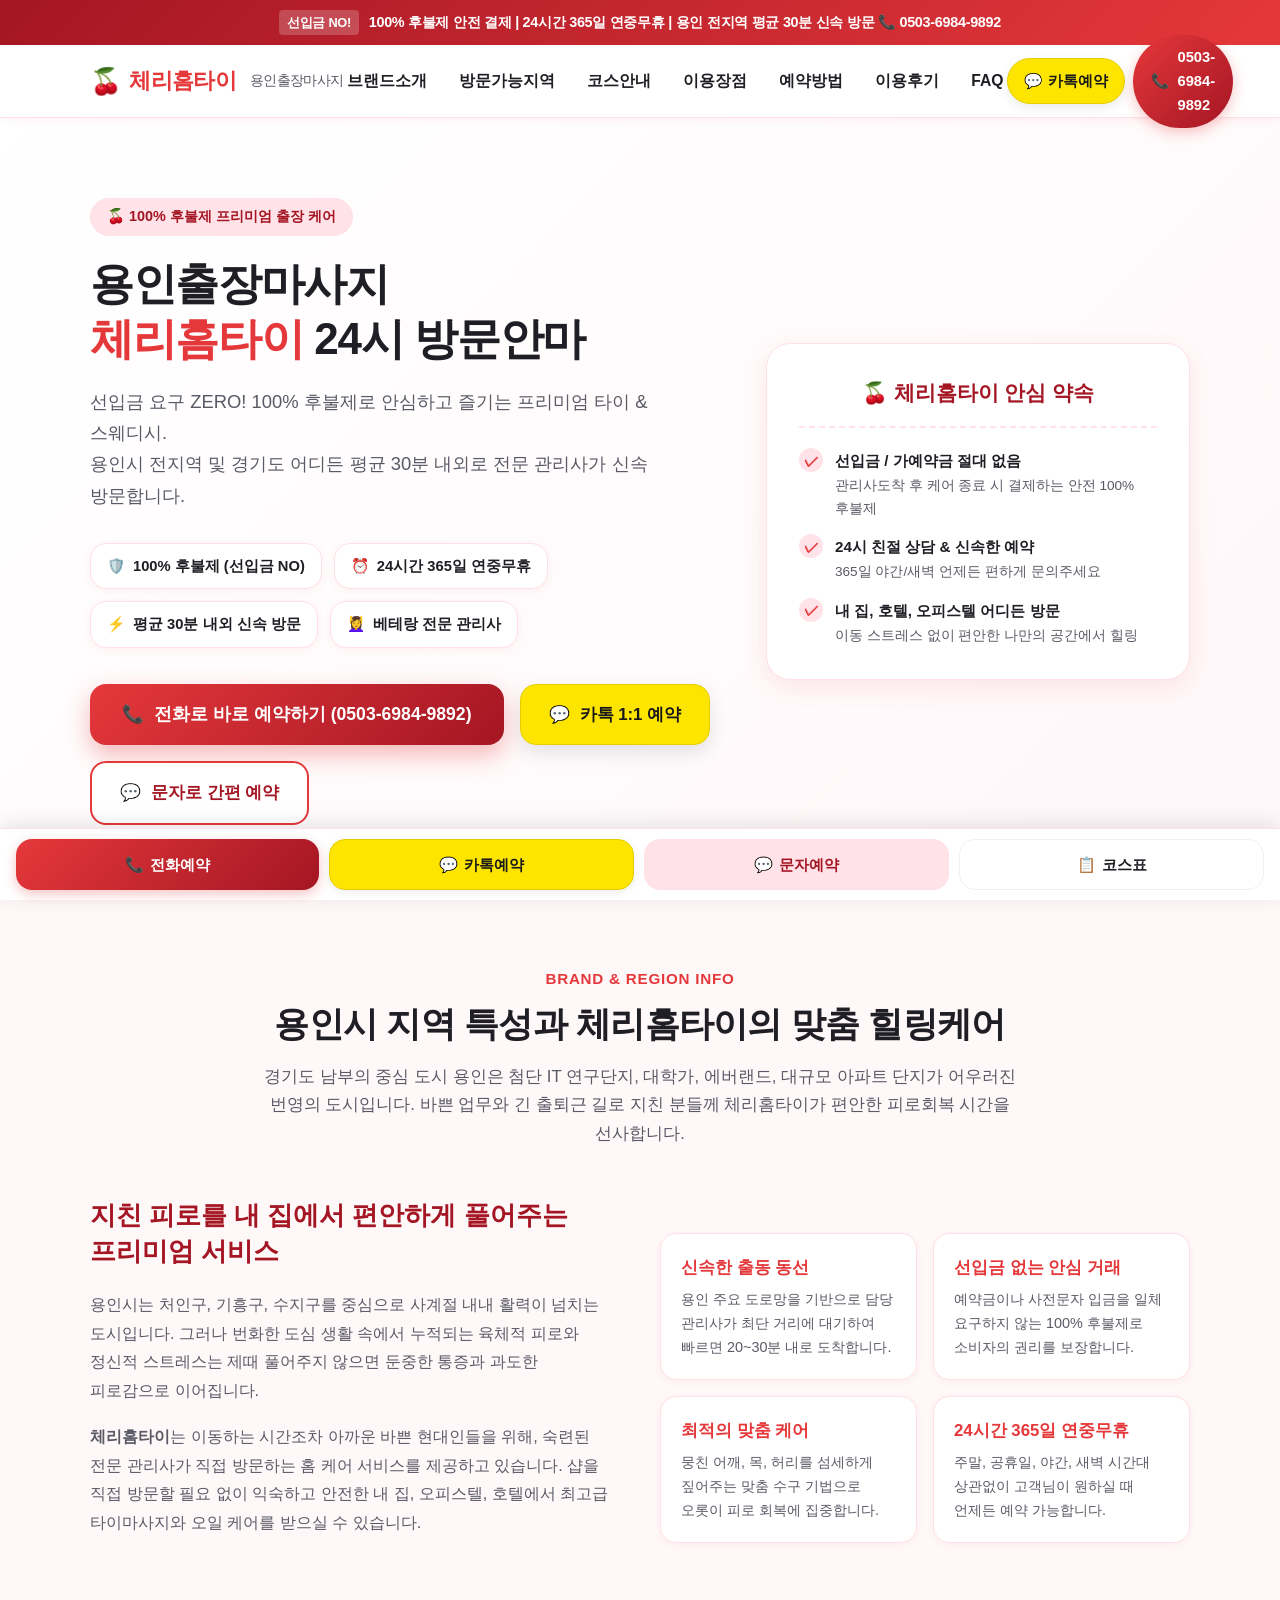
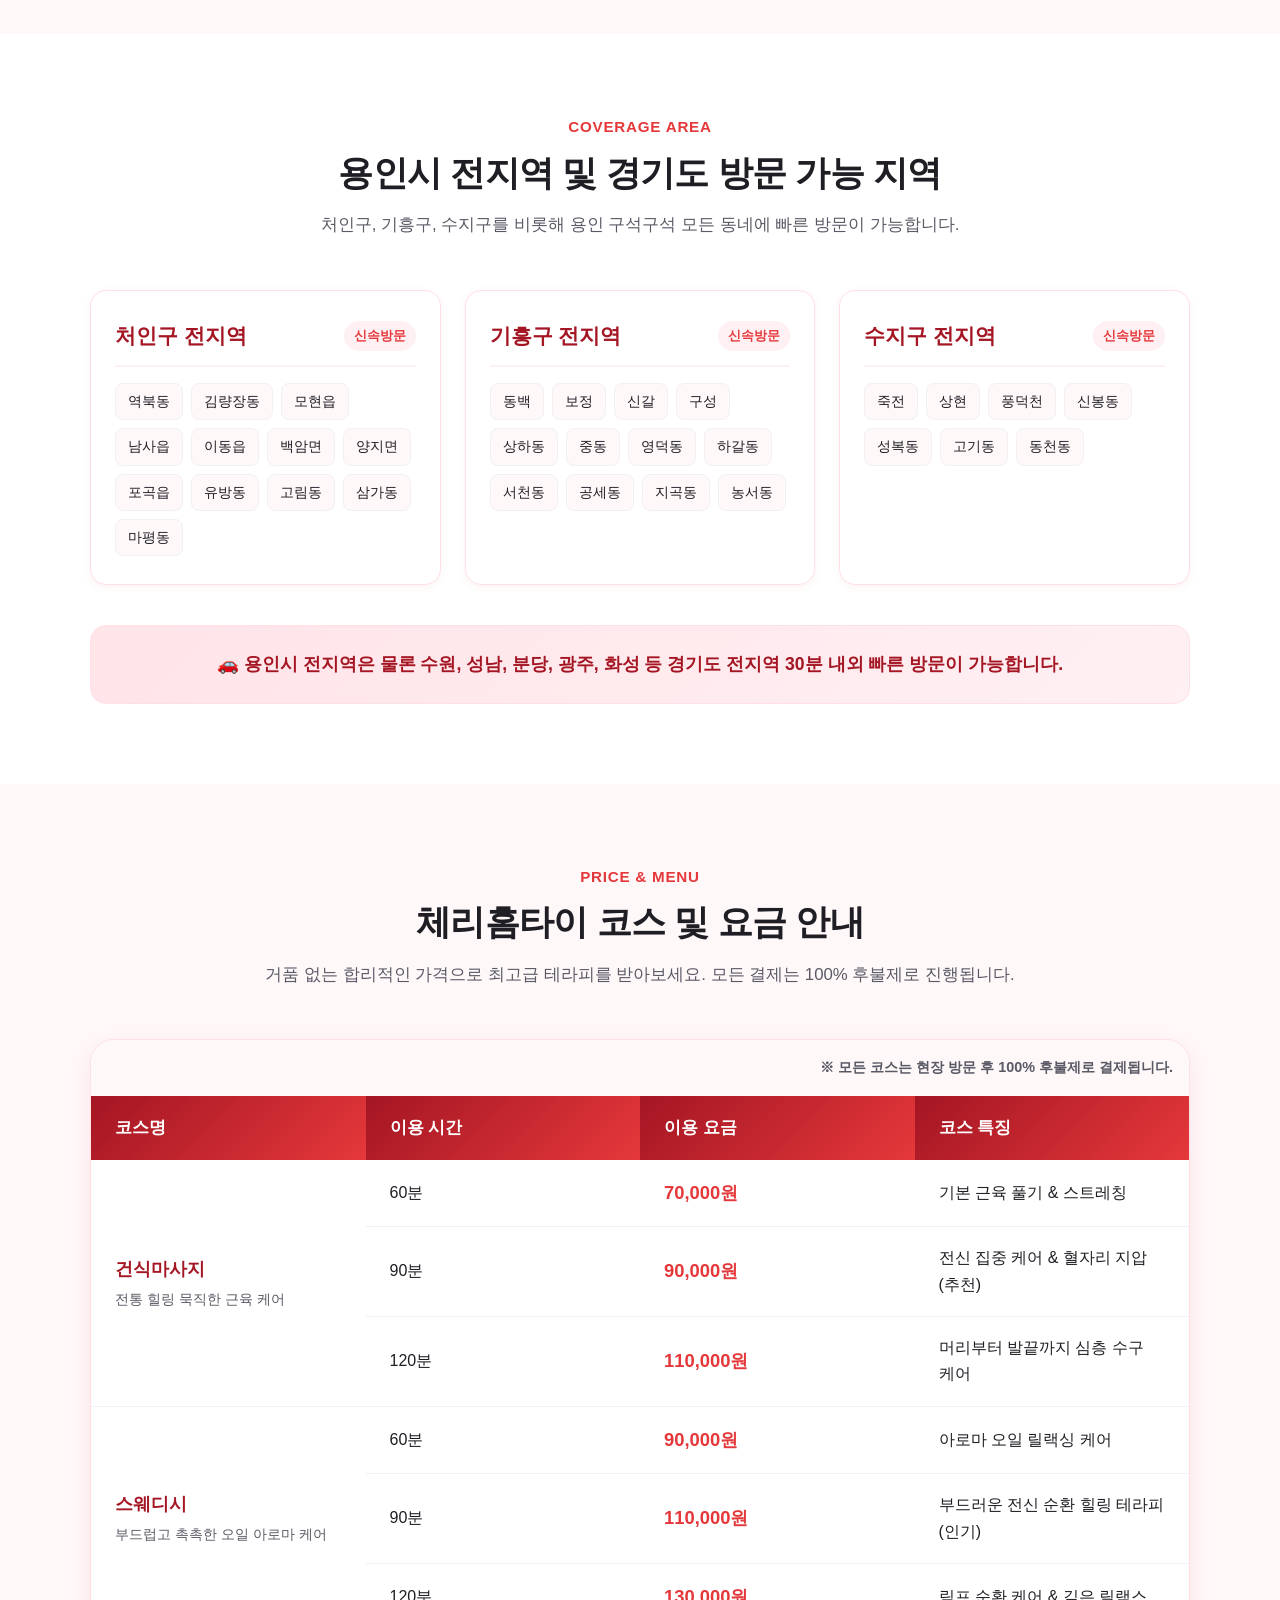
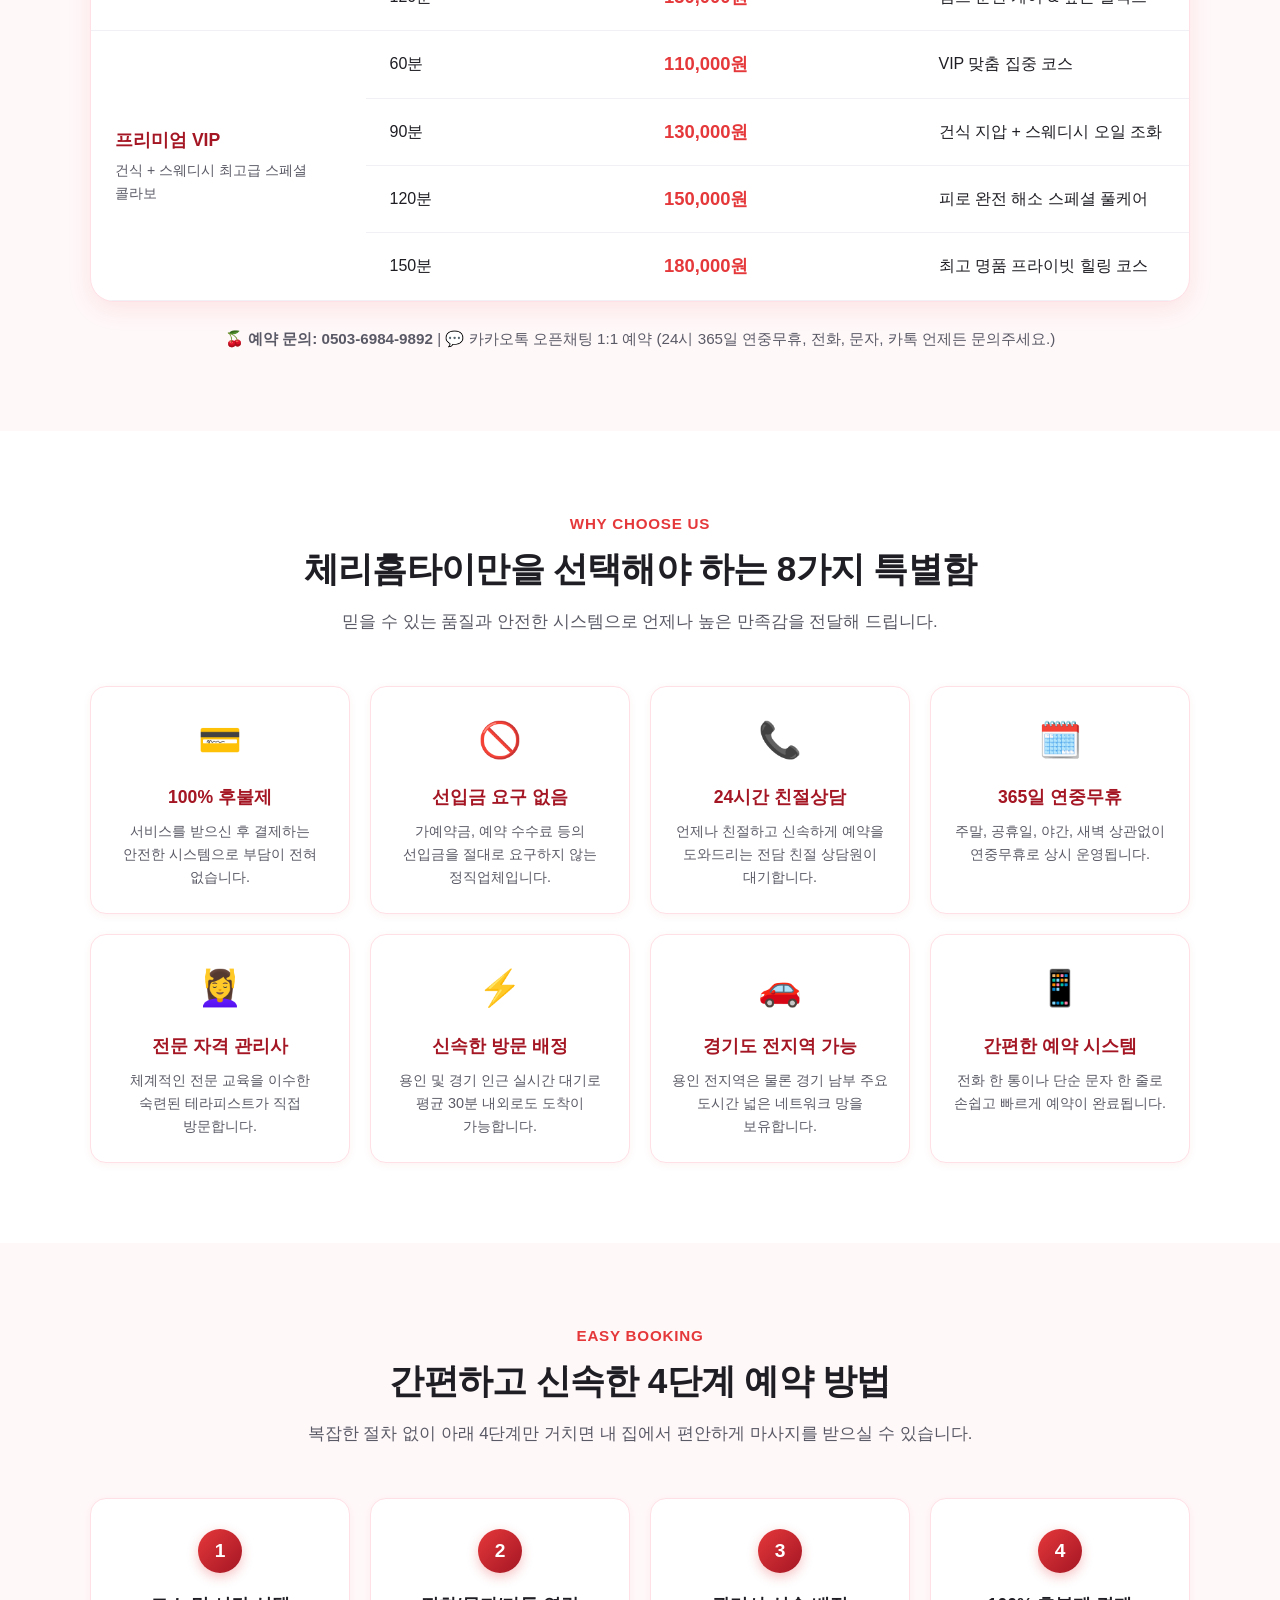
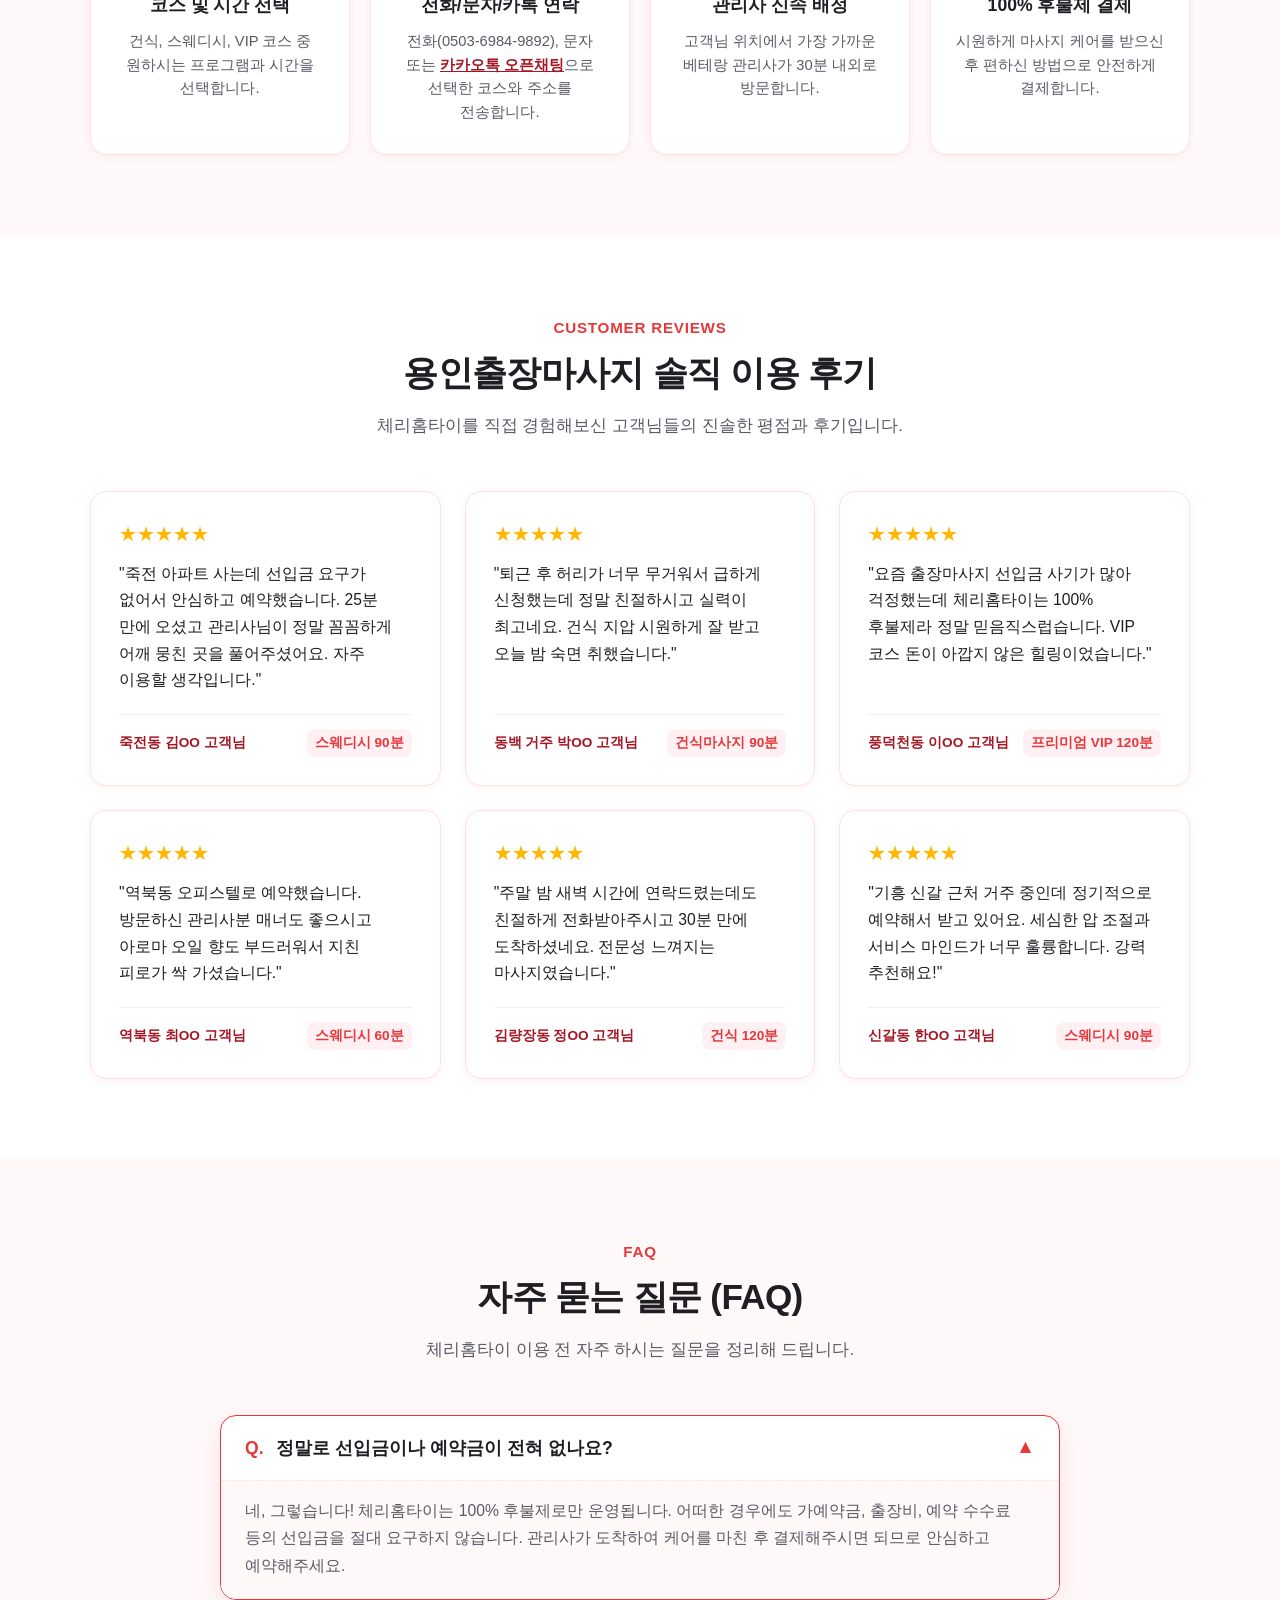
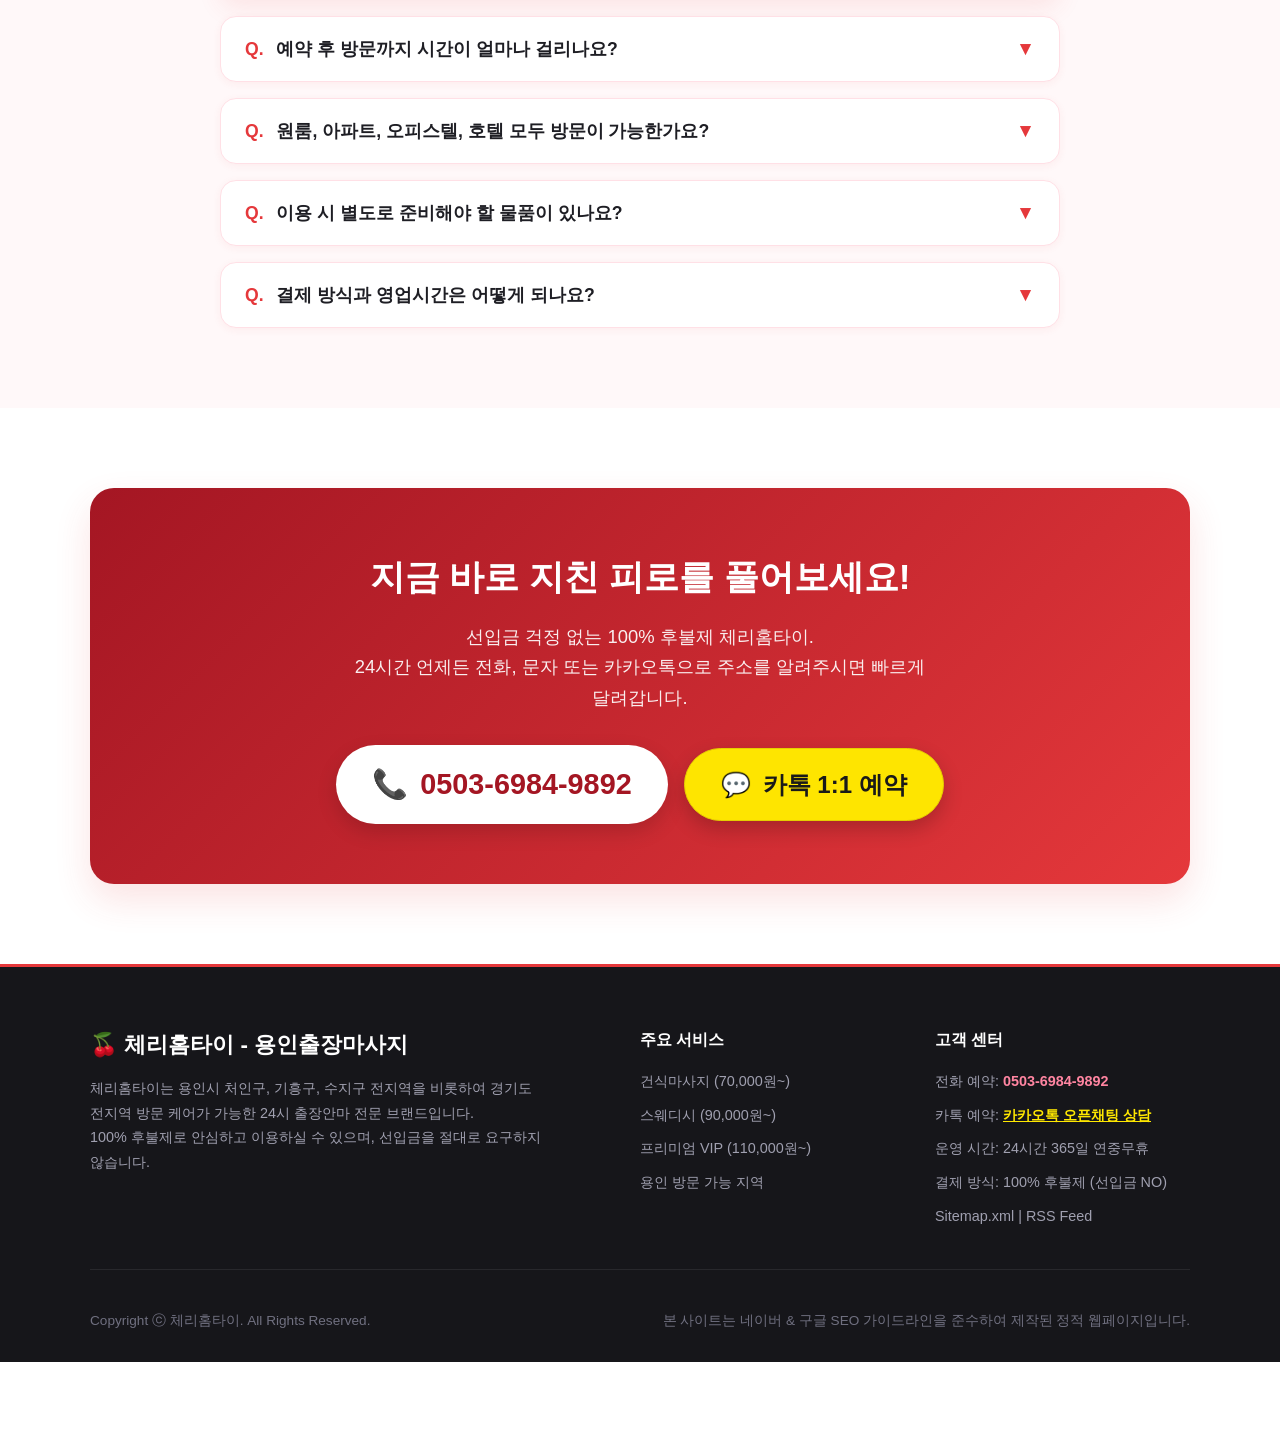
==== commit 759b4f5b: "feat: add KakaoTalk contact options and hero image Integrated KakaoTalk reservation buttons in the h" ====
--- a/public/index.html
+++ b/public/index.html
@@ -199,9 +199,14 @@
         <a href="#faq" class="nav-link">FAQ</a>
       </nav>
 
-      <a href="tel:0503-6984-9892" class="header-call-btn" title="체리홈타이 24시 전화 연결">
-        <span>📞</span> 0503-6984-9892
-      </a>
+      <div class="header-action-group" style="display: flex; align-items: center; gap: 8px;">
+        <a href="https://open.kakao.com/o/s3zuwACi" target="_blank" rel="noopener noreferrer" class="header-kakao-btn" title="체리홈타이 카카오톡 예약 문의">
+          <span>💬</span> 카톡예약
+        </a>
+        <a href="tel:0503-6984-9892" class="header-call-btn" title="체리홈타이 24시 전화 연결">
+          <span>📞</span> 0503-6984-9892
+        </a>
+      </div>
 
       <button class="mobile-menu-btn" id="mobileMenuBtn" aria-label="모바일 메뉴 열기" aria-expanded="false">
         ☰
@@ -246,6 +251,9 @@
             <a href="tel:0503-6984-9892" class="btn-primary" title="전화로 바로 예약하기">
               <span>📞</span> 전화로 바로 예약하기 (0503-6984-9892)
             </a>
+            <a href="https://open.kakao.com/o/s3zuwACi" target="_blank" rel="noopener noreferrer" class="btn-kakao" title="카카오톡 오픈채팅으로 1:1 예약하기">
+              <span>💬</span> 카톡 1:1 예약
+            </a>
             <a href="sms:0503-6984-9892?body=용인출장마사지%20예약문의%20드립니다." class="btn-secondary" title="문자로 간편 예약하기">
               <span>💬</span> 문자로 간편 예약
             </a>
@@ -253,6 +261,10 @@
         </div>
 
         <div class="hero-card">
+          <!-- Mobile Only Image Above 체리홈타이 안심 약속 -->
+          <div class="mobile-hero-img-box">
+            <img src="cherryhomethai.png" alt="체리홈타이 용인출장마사지 전문 관리사가 방문 마사지 서비스를 제공하는 모습" width="1200" height="630" loading="eager" decoding="async">
+          </div>
           <div class="hero-card-header">
             <h3>🍒 체리홈타이 안심 약속</h3>
           </div>
@@ -502,8 +514,114 @@
           </table>
         </div>
 
+        <!-- Mobile Dedicated Course Cards (Optimized for Mobile View) -->
+        <div class="mobile-course-list">
+          <!-- 건식마사지 -->
+          <div class="mobile-course-card">
+            <div class="mobile-course-header">
+              <span class="mobile-course-badge">건식마사지</span>
+              <span class="mobile-course-sub">전통 힐링 묵직한 근육 케어</span>
+            </div>
+            <div class="mobile-course-items">
+              <div class="mobile-course-row">
+                <div class="mobile-course-time-wrap">
+                  <span class="mobile-time-badge">60분</span>
+                  <span class="mobile-price-val">70,000원</span>
+                </div>
+                <div class="mobile-course-feat">기본 근육 풀기 &amp; 스트레칭</div>
+              </div>
+              <div class="mobile-course-row highlight">
+                <div class="mobile-course-time-wrap">
+                  <span class="mobile-time-badge">90분</span>
+                  <span class="mobile-price-val">90,000원</span>
+                  <span class="mobile-tag-recommend">추천</span>
+                </div>
+                <div class="mobile-course-feat">전신 집중 케어 &amp; 혈자리 지압</div>
+              </div>
+              <div class="mobile-course-row">
+                <div class="mobile-course-time-wrap">
+                  <span class="mobile-time-badge">120분</span>
+                  <span class="mobile-price-val">110,000원</span>
+                </div>
+                <div class="mobile-course-feat">머리부터 발끝까지 심층 수구 케어</div>
+              </div>
+            </div>
+          </div>
+
+          <!-- 스웨디시 -->
+          <div class="mobile-course-card">
+            <div class="mobile-course-header">
+              <span class="mobile-course-badge">스웨디시</span>
+              <span class="mobile-course-sub">부드럽고 촉촉한 오일 아로마 케어</span>
+            </div>
+            <div class="mobile-course-items">
+              <div class="mobile-course-row">
+                <div class="mobile-course-time-wrap">
+                  <span class="mobile-time-badge">60분</span>
+                  <span class="mobile-price-val">90,000원</span>
+                </div>
+                <div class="mobile-course-feat">아로마 오일 릴랙싱 케어</div>
+              </div>
+              <div class="mobile-course-row highlight">
+                <div class="mobile-course-time-wrap">
+                  <span class="mobile-time-badge">90분</span>
+                  <span class="mobile-price-val">110,000원</span>
+                  <span class="mobile-tag-popular">인기</span>
+                </div>
+                <div class="mobile-course-feat">부드러운 전신 순환 힐링 테라피</div>
+              </div>
+              <div class="mobile-course-row">
+                <div class="mobile-course-time-wrap">
+                  <span class="mobile-time-badge">120분</span>
+                  <span class="mobile-price-val">130,000원</span>
+                </div>
+                <div class="mobile-course-feat">림프 순환 케어 &amp; 깊은 릴랙스</div>
+              </div>
+            </div>
+          </div>
+
+          <!-- 프리미엄 VIP -->
+          <div class="mobile-course-card vip">
+            <div class="mobile-course-header vip-header">
+              <span class="mobile-course-badge vip-badge">👑 프리미엄 VIP</span>
+              <span class="mobile-course-sub">건식 + 스웨디시 최고급 스페셜 콜라보</span>
+            </div>
+            <div class="mobile-course-items">
+              <div class="mobile-course-row">
+                <div class="mobile-course-time-wrap">
+                  <span class="mobile-time-badge">60분</span>
+                  <span class="mobile-price-val">110,000원</span>
+                </div>
+                <div class="mobile-course-feat">VIP 맞춤 집중 코스</div>
+              </div>
+              <div class="mobile-course-row">
+                <div class="mobile-course-time-wrap">
+                  <span class="mobile-time-badge">90분</span>
+                  <span class="mobile-price-val">130,000원</span>
+                </div>
+                <div class="mobile-course-feat">건식 지압 + 스웨디시 오일 조화</div>
+              </div>
+              <div class="mobile-course-row highlight">
+                <div class="mobile-course-time-wrap">
+                  <span class="mobile-time-badge">120분</span>
+                  <span class="mobile-price-val">150,000원</span>
+                  <span class="mobile-tag-recommend">추천</span>
+                </div>
+                <div class="mobile-course-feat">피로 완전 해소 스페셜 풀케어</div>
+              </div>
+              <div class="mobile-course-row">
+                <div class="mobile-course-time-wrap">
+                  <span class="mobile-time-badge">150분</span>
+                  <span class="mobile-price-val">180,000원</span>
+                </div>
+                <div class="mobile-course-feat">최고 명품 프라이빗 힐링 코스</div>
+              </div>
+            </div>
+          </div>
+        </div>
+
         <p class="course-note">
-          🍒 <strong>예약 문의: 0503-6984-9892</strong> (24시 365일 연중무휴, 언제든 전화 또는 문자로 문의주세요.)
+          🍒 <strong>예약 문의: 0503-6984-9892</strong> | <a href="https://open.kakao.com/o/s3zuwACi" target="_blank" rel="noopener noreferrer" class="course-kakao-link">💬 카카오톡 오픈채팅 1:1 예약</a> (24시 365일 연중무휴, 전화, 문자, 카톡 언제든 문의주세요.)
         </p>
       </div>
     </section>
@@ -583,8 +701,8 @@
           </div>
           <div class="step-card">
             <div class="step-number">2</div>
-            <h3>전화/문자 연락</h3>
-            <p>전화(0503-6984-9892) 또는 문자로 선택한 코스와 주소를 전송합니다.</p>
+            <h3>전화/문자/카톡 연락</h3>
+            <p>전화(0503-6984-9892), 문자 또는 <a href="https://open.kakao.com/o/s3zuwACi" target="_blank" rel="noopener noreferrer" style="color:var(--red-dark); font-weight:800; text-decoration:underline;">카카오톡 오픈채팅</a>으로 선택한 코스와 주소를 전송합니다.</p>
           </div>
           <div class="step-card">
             <div class="step-number">3</div>
@@ -780,11 +898,16 @@
           <h2>지금 바로 지친 피로를 풀어보세요!</h2>
           <p>
             선입금 걱정 없는 100% 후불제 체리홈타이.<br>
-            24시간 언제든 전화 또는 문자로 주소를 알려주시면 빠르게 달려갑니다.
+            24시간 언제든 전화, 문자 또는 카카오톡으로 주소를 알려주시면 빠르게 달려갑니다.
           </p>
-          <a href="tel:0503-6984-9892" class="cta-banner-phone" title="체리홈타이 전화 예약하기">
-            <span>📞</span> 0503-6984-9892
-          </a>
+          <div class="cta-banner-buttons">
+            <a href="tel:0503-6984-9892" class="cta-banner-phone" title="체리홈타이 전화 예약하기">
+              <span>📞</span> 0503-6984-9892
+            </a>
+            <a href="https://open.kakao.com/o/s3zuwACi" target="_blank" rel="noopener noreferrer" class="cta-banner-kakao" title="체리홈타이 카카오톡 예약하기">
+              <span>💬</span> 카톡 1:1 예약
+            </a>
+          </div>
         </div>
       </div>
     </section>
@@ -816,6 +939,7 @@
           <h4 class="footer-links-title">고객 센터</h4>
           <ul class="footer-nav-list">
             <li>전화 예약: <strong style="color: var(--pink-accent);">0503-6984-9892</strong></li>
+            <li>카톡 예약: <a href="https://open.kakao.com/o/s3zuwACi" target="_blank" rel="noopener noreferrer" style="color: #FFE800; font-weight: 700; text-decoration: underline;">카카오톡 오픈채팅 상담</a></li>
             <li>운영 시간: 24시간 365일 연중무휴</li>
             <li>결제 방식: 100% 후불제 (선입금 NO)</li>
             <li><a href="sitemap.xml" target="_blank">Sitemap.xml</a> | <a href="rss.xml" target="_blank">RSS Feed</a></li>
@@ -834,6 +958,9 @@
   <div class="mobile-sticky-bar">
     <a href="tel:0503-6984-9892" class="mobile-sticky-btn btn-call" title="전화 연결">
       <span>📞</span> 전화예약
+    </a>
+    <a href="https://open.kakao.com/o/s3zuwACi" target="_blank" rel="noopener noreferrer" class="mobile-sticky-btn btn-kakao" title="카톡 예약">
+      <span>💬</span> 카톡예약
     </a>
     <a href="sms:0503-6984-9892?body=용인출장마사지%20예약문의%20드립니다." class="mobile-sticky-btn btn-sms" title="문자 예약">
       <span>💬</span> 문자예약
--- a/public/style.css
+++ b/public/style.css
@@ -140,6 +140,19 @@
   display: inline-block;
 }
 
+/* Screen Reader / SEO Image Utility */
+.sr-only {
+  position: absolute;
+  width: 1px;
+  height: 1px;
+  padding: 0;
+  margin: -1px;
+  overflow: hidden;
+  clip: rect(0, 0, 0, 0);
+  white-space: nowrap;
+  border: 0;
+}
+
 .nav-menu {
   display: flex;
   align-items: center;
@@ -164,17 +177,40 @@
   gap: 8px;
   background: linear-gradient(135deg, var(--red-main), var(--red-dark));
   color: #FFFFFF;
-  padding: 10px 20px;
+  padding: 10px 18px;
   border-radius: var(--radius-full);
   font-weight: 700;
-  font-size: 0.95rem;
+  font-size: 0.92rem;
   box-shadow: 0 4px 14px rgba(229, 56, 59, 0.3);
   transition: all 0.25s ease;
+  text-decoration: none;
 }
 
 .header-call-btn:hover {
   transform: translateY(-2px);
   box-shadow: 0 6px 18px rgba(229, 56, 59, 0.4);
+}
+
+.header-kakao-btn {
+  display: inline-flex;
+  align-items: center;
+  gap: 6px;
+  background: #FEE500;
+  color: #191919;
+  padding: 10px 16px;
+  border-radius: var(--radius-full);
+  font-weight: 800;
+  font-size: 0.92rem;
+  box-shadow: 0 4px 12px rgba(0, 0, 0, 0.08);
+  transition: all 0.25s ease;
+  text-decoration: none;
+  border: 1px solid #E5CE00;
+}
+
+.header-kakao-btn:hover {
+  background: #fada0a;
+  transform: translateY(-2px);
+  box-shadow: 0 6px 16px rgba(0, 0, 0, 0.12);
 }
 
 .mobile-menu-btn {
@@ -312,6 +348,30 @@
   transform: translateY(-2px);
 }
 
+.btn-kakao {
+  display: inline-flex;
+  align-items: center;
+  justify-content: center;
+  gap: 10px;
+  background: #FEE500;
+  color: #191919;
+  padding: 16px 28px;
+  border-radius: var(--radius-md);
+  font-size: 1.05rem;
+  font-weight: 800;
+  box-shadow: 0 8px 20px rgba(0, 0, 0, 0.1);
+  transition: all 0.25s ease;
+  border: 1px solid #E5CE00;
+  cursor: pointer;
+  text-decoration: none;
+}
+
+.btn-kakao:hover {
+  background: #fada0a;
+  transform: translateY(-2px);
+  box-shadow: 0 12px 24px rgba(0, 0, 0, 0.15);
+}
+
 .hero-card {
   background: var(--bg-card);
   border: 1px solid var(--border-light);
@@ -596,6 +656,15 @@
   margin-top: 16px;
 }
 
+/* Mobile-only elements (Hidden on Desktop) */
+.mobile-hero-img-box {
+  display: none;
+}
+
+.mobile-course-list {
+  display: none;
+}
+
 /* Advantages Grid */
 .advantages-grid {
   display: grid;
@@ -850,6 +919,35 @@
 }
 
 .cta-banner-phone:hover {
+  transform: scale(1.04);
+}
+
+.cta-banner-buttons {
+  display: flex;
+  align-items: center;
+  justify-content: center;
+  gap: 16px;
+  flex-wrap: wrap;
+}
+
+.cta-banner-kakao {
+  display: inline-flex;
+  align-items: center;
+  gap: 12px;
+  background: #FEE500;
+  color: #191919;
+  font-size: 1.5rem;
+  font-weight: 900;
+  padding: 16px 36px;
+  border-radius: var(--radius-full);
+  box-shadow: 0 8px 20px rgba(0, 0, 0, 0.2);
+  transition: transform 0.25s ease;
+  text-decoration: none;
+  border: 1px solid #E5CE00;
+}
+
+.cta-banner-kakao:hover {
+  background: #fada0a;
   transform: scale(1.04);
 }
 
@@ -943,6 +1041,13 @@
   background: linear-gradient(135deg, var(--red-main), var(--red-dark));
   color: #FFFFFF;
   box-shadow: 0 4px 12px rgba(229, 56, 59, 0.3);
+}
+
+.mobile-sticky-btn.btn-kakao {
+  background: #FEE500;
+  color: #191919;
+  border: 1px solid #E5CE00;
+  box-shadow: 0 2px 8px rgba(0, 0, 0, 0.08);
 }
 
 .mobile-sticky-btn.btn-sms {
@@ -1009,6 +1114,29 @@
 }
 
 @media (max-width: 768px) {
+  /* 1. Mobile Hero modifications (PC remains untouched!) */
+  .hero-section {
+    background-image: none !important;
+    background-color: #FFF0F3 !important;
+  }
+
+  .mobile-hero-img-box {
+    display: block;
+    width: 100%;
+    margin-bottom: 16px;
+    border-radius: var(--radius-md);
+    overflow: hidden;
+    border: 1px solid var(--border-light);
+    box-shadow: var(--shadow-sm);
+  }
+
+  .mobile-hero-img-box img {
+    width: 100%;
+    height: auto;
+    display: block;
+    object-fit: cover;
+  }
+
   .nav-menu {
     display: none; /* Collapsed on mobile, toggleable via JS */
     position: absolute;
@@ -1045,12 +1173,128 @@
   .reviews-grid {
     grid-template-columns: 1fr;
   }
+
+  /* 2. Mobile Course section - Dedicated Card Layout */
   .course-table-container {
-    overflow-x: auto;
-  }
-  .course-table {
-    min-width: 580px;
-  }
+    display: none !important;
+  }
+
+  .mobile-course-list {
+    display: flex;
+    flex-direction: column;
+    gap: 18px;
+    margin-bottom: 24px;
+  }
+
+  .mobile-course-card {
+    background: var(--bg-card);
+    border: 1px solid var(--border-light);
+    border-radius: var(--radius-lg);
+    box-shadow: var(--shadow-sm);
+    overflow: hidden;
+  }
+
+  .mobile-course-card.vip {
+    border: 1.5px solid #FFD0D8;
+    box-shadow: 0 4px 16px rgba(229, 56, 59, 0.12);
+  }
+
+  .mobile-course-header {
+    padding: 14px 18px;
+    background: linear-gradient(135deg, #FFF0F3, #FFE4E8);
+    border-bottom: 1px solid var(--border-light);
+  }
+
+  .mobile-course-header.vip-header {
+    background: linear-gradient(135deg, var(--red-dark), var(--red-main));
+  }
+
+  .mobile-course-badge {
+    font-size: 1.2rem;
+    font-weight: 800;
+    color: var(--red-dark);
+    display: block;
+  }
+
+  .mobile-course-badge.vip-badge {
+    color: #FFFFFF;
+  }
+
+  .mobile-course-sub {
+    font-size: 0.85rem;
+    color: var(--text-muted);
+    display: block;
+    margin-top: 3px;
+  }
+
+  .vip-header .mobile-course-sub {
+    color: #FFD6DC;
+  }
+
+  .mobile-course-items {
+    padding: 10px 16px;
+  }
+
+  .mobile-course-row {
+    padding: 12px 0;
+    border-bottom: 1px dashed var(--border-subtle);
+  }
+
+  .mobile-course-row:last-child {
+    border-bottom: none;
+  }
+
+  .mobile-course-row.highlight {
+    background: #FFF8F9;
+    padding: 10px 10px;
+    margin: 4px -6px;
+    border-radius: var(--radius-sm);
+  }
+
+  .mobile-course-time-wrap {
+    display: flex;
+    align-items: center;
+    gap: 10px;
+    margin-bottom: 4px;
+  }
+
+  .mobile-time-badge {
+    background: var(--pink-light);
+    color: var(--red-dark);
+    font-size: 0.88rem;
+    font-weight: 800;
+    padding: 3px 10px;
+    border-radius: var(--radius-sm);
+    border: 1px solid var(--border-light);
+  }
+
+  .mobile-price-val {
+    font-size: 1.15rem;
+    font-weight: 900;
+    color: var(--red-main);
+  }
+
+  .mobile-tag-recommend,
+  .mobile-tag-popular {
+    font-size: 0.75rem;
+    font-weight: 800;
+    padding: 2px 8px;
+    border-radius: var(--radius-full);
+    background: var(--red-main);
+    color: #FFFFFF;
+    margin-left: auto;
+  }
+
+  .mobile-tag-popular {
+    background: #E63946;
+  }
+
+  .mobile-course-feat {
+    font-size: 0.88rem;
+    color: var(--text-muted);
+    line-height: 1.4;
+  }
+
   .cta-banner {
     padding: 40px 20px;
   }
